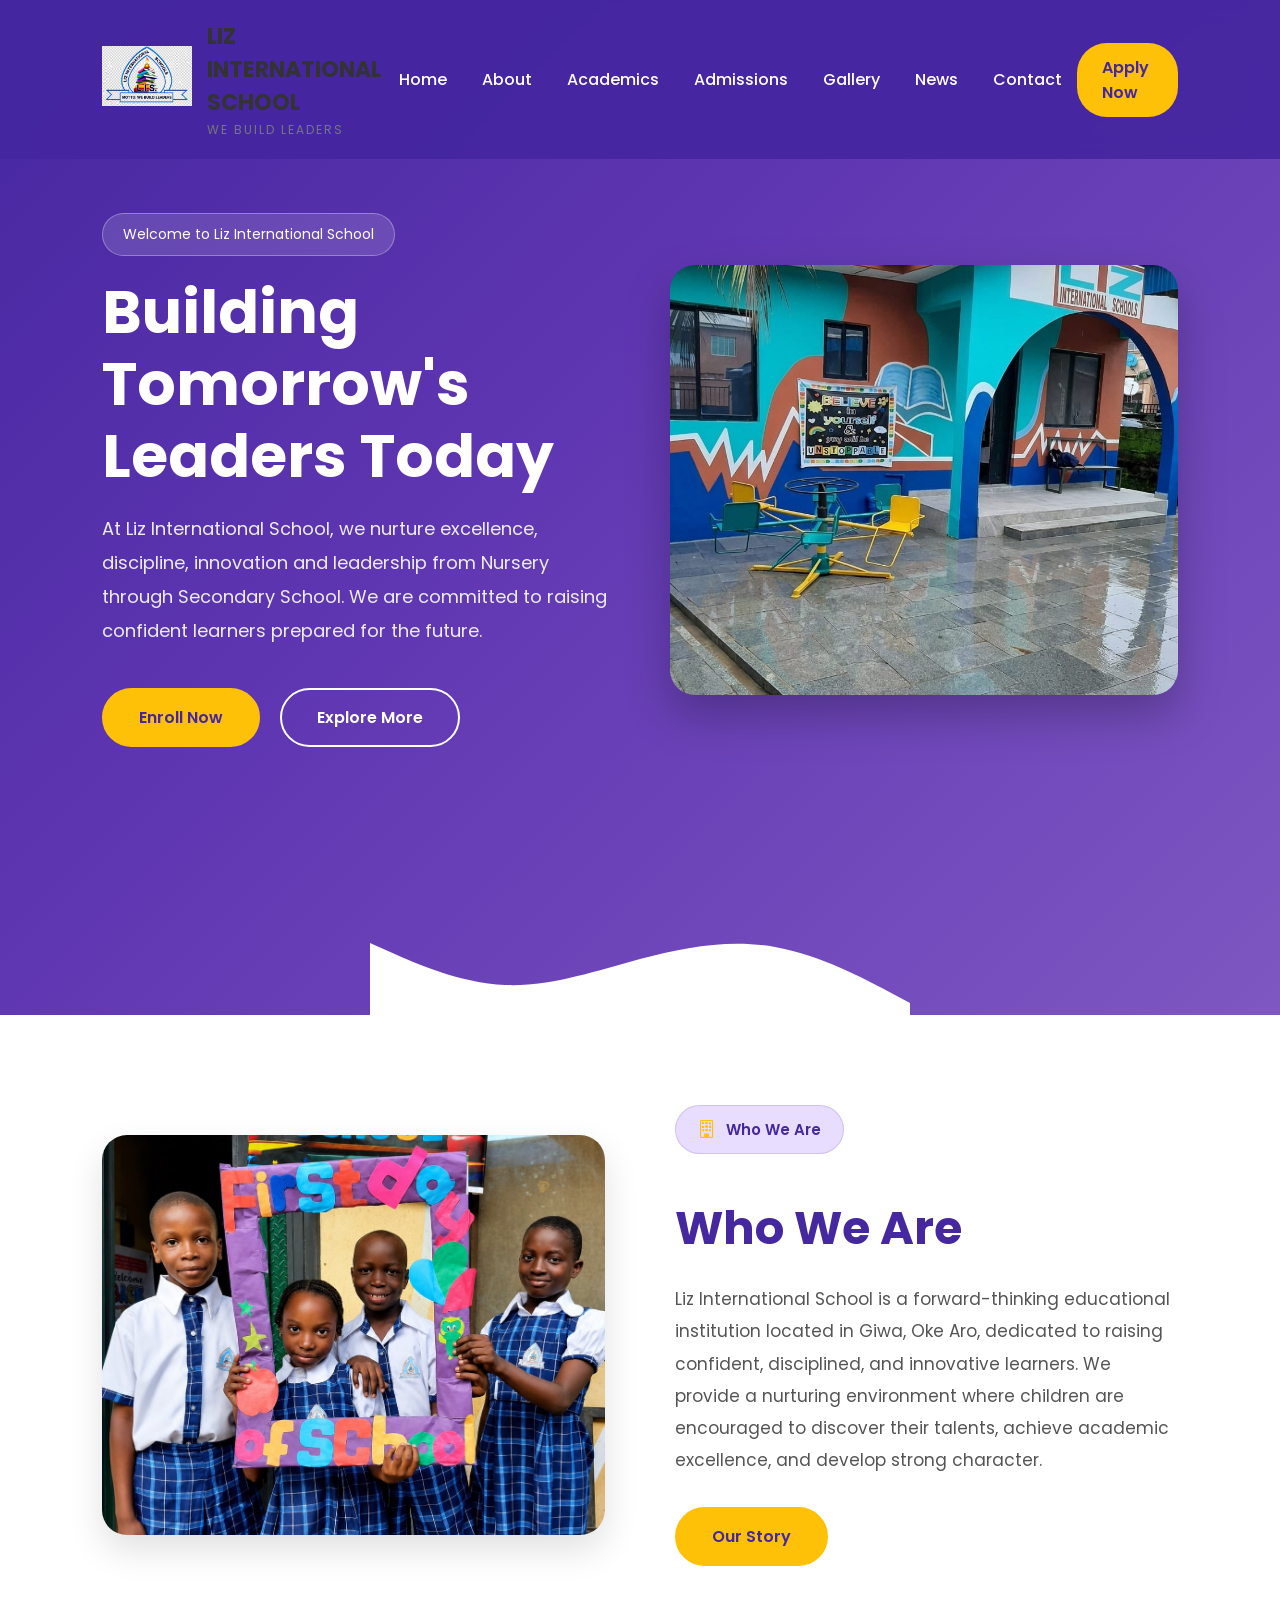
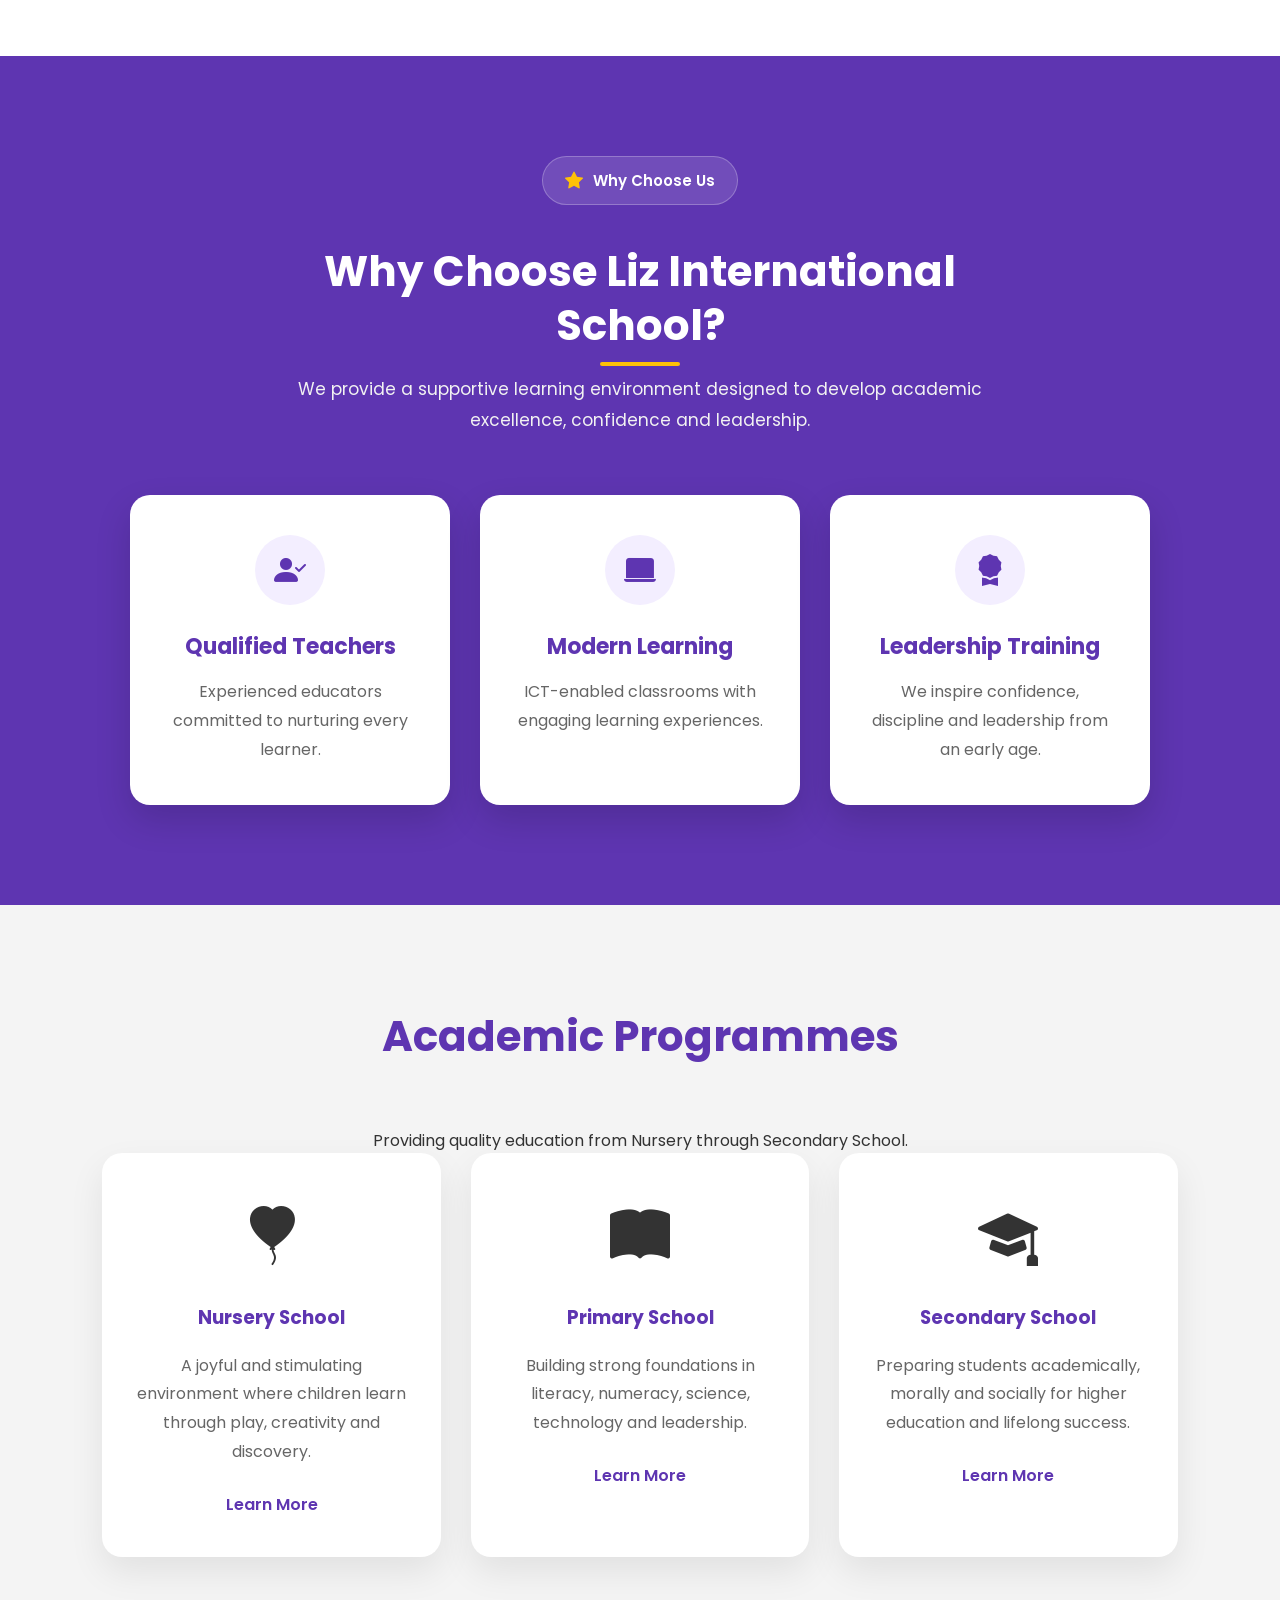
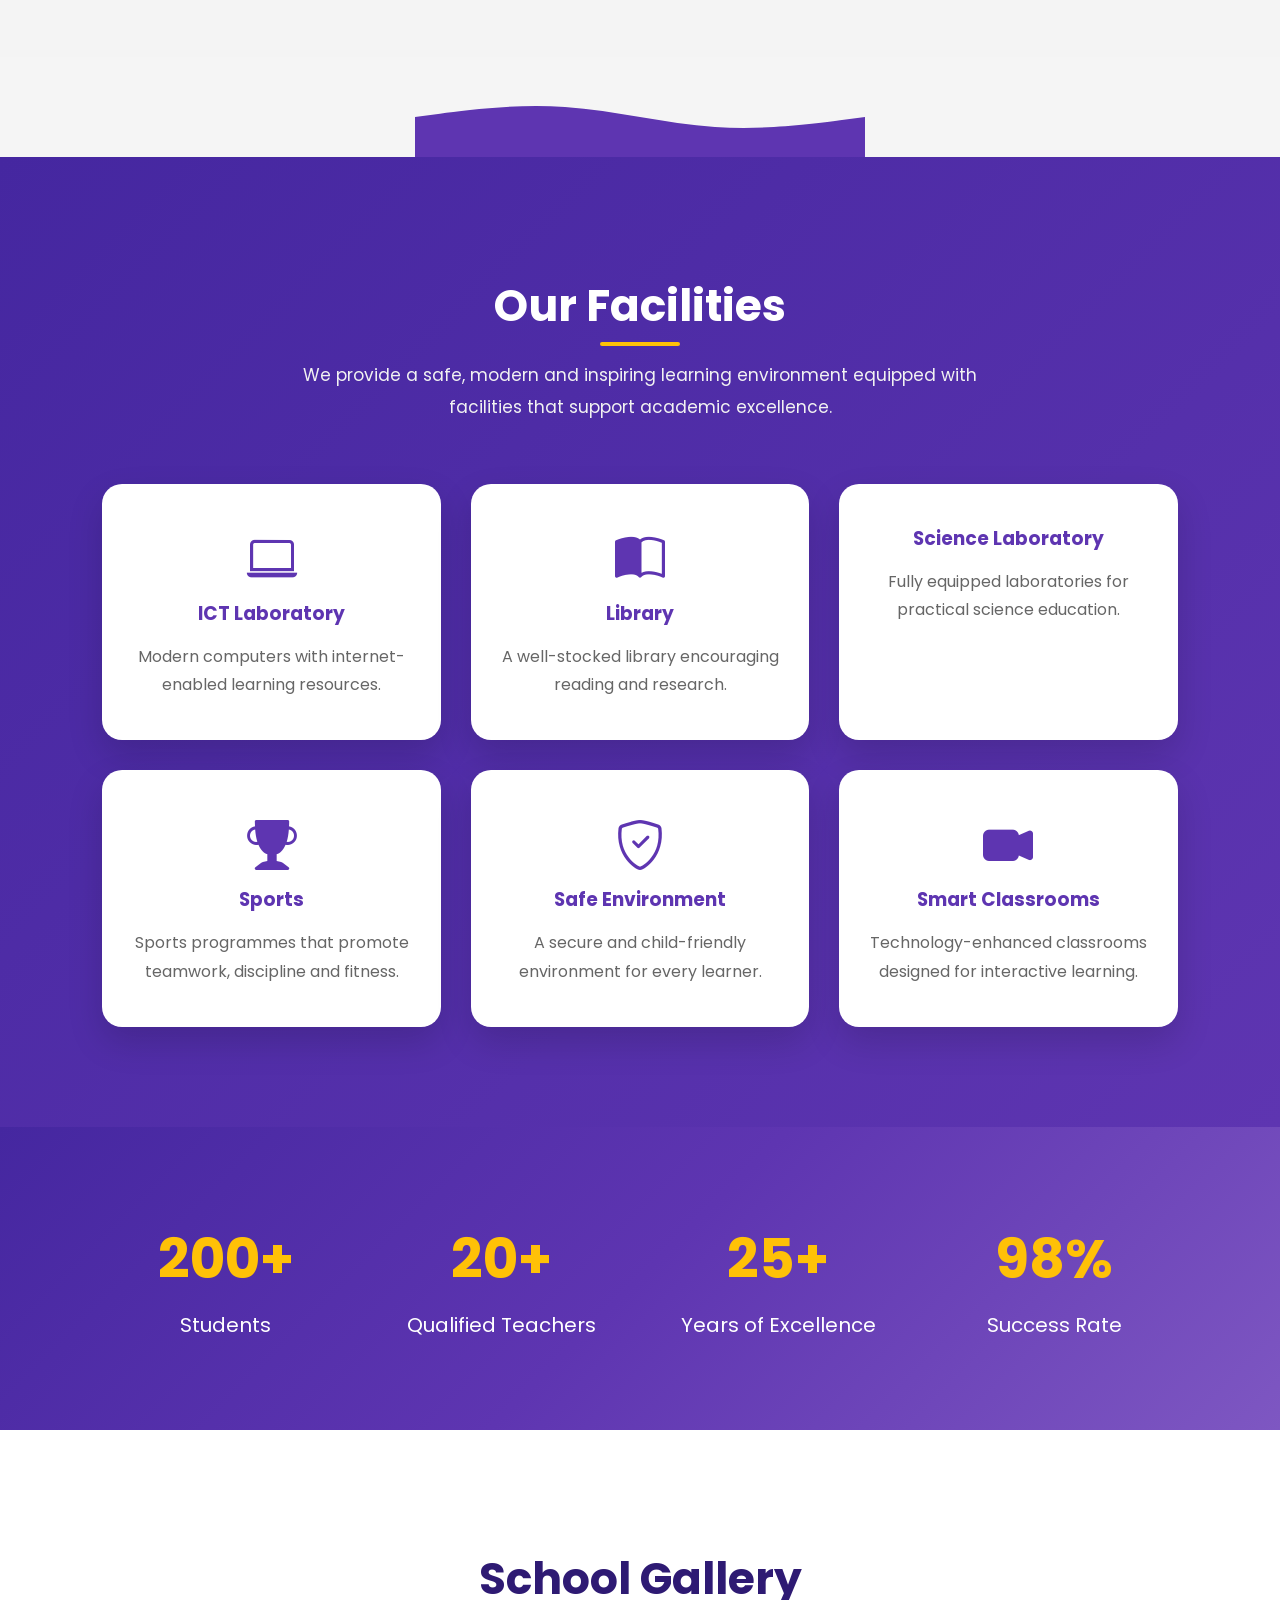
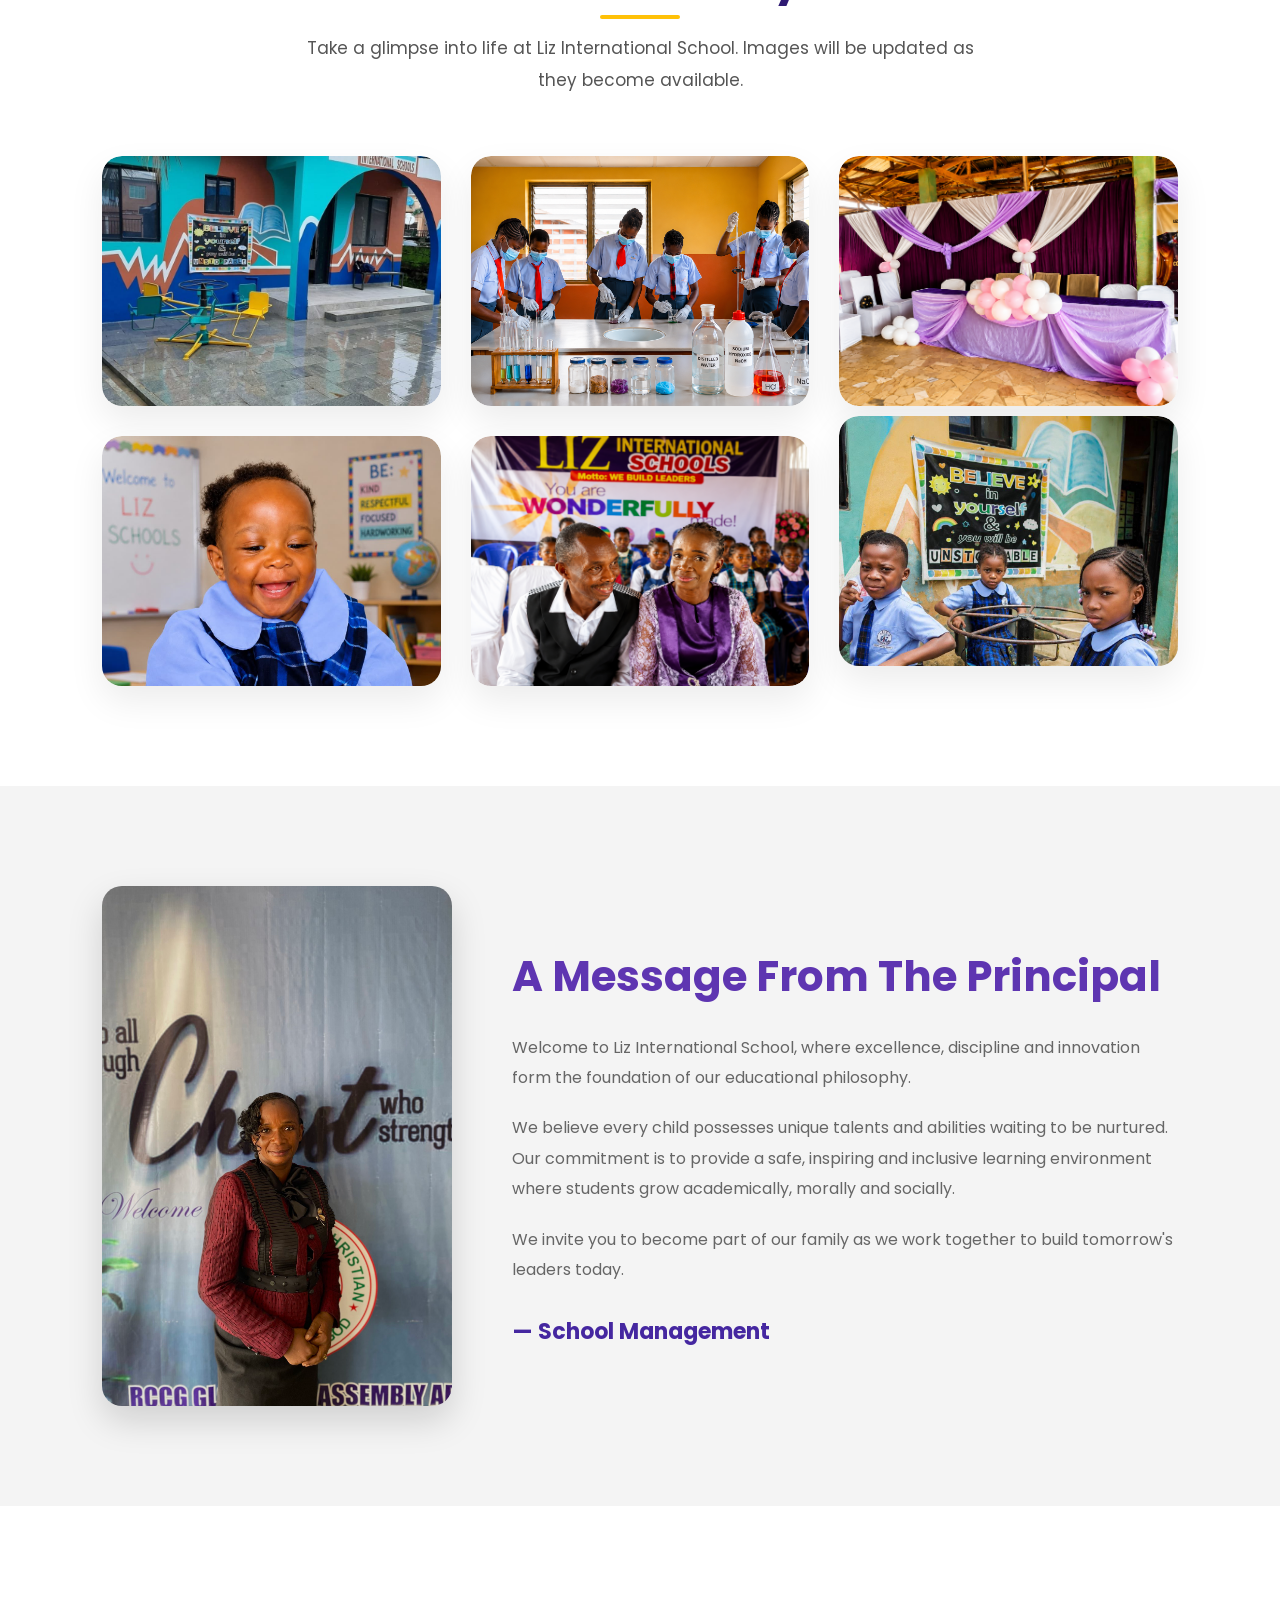
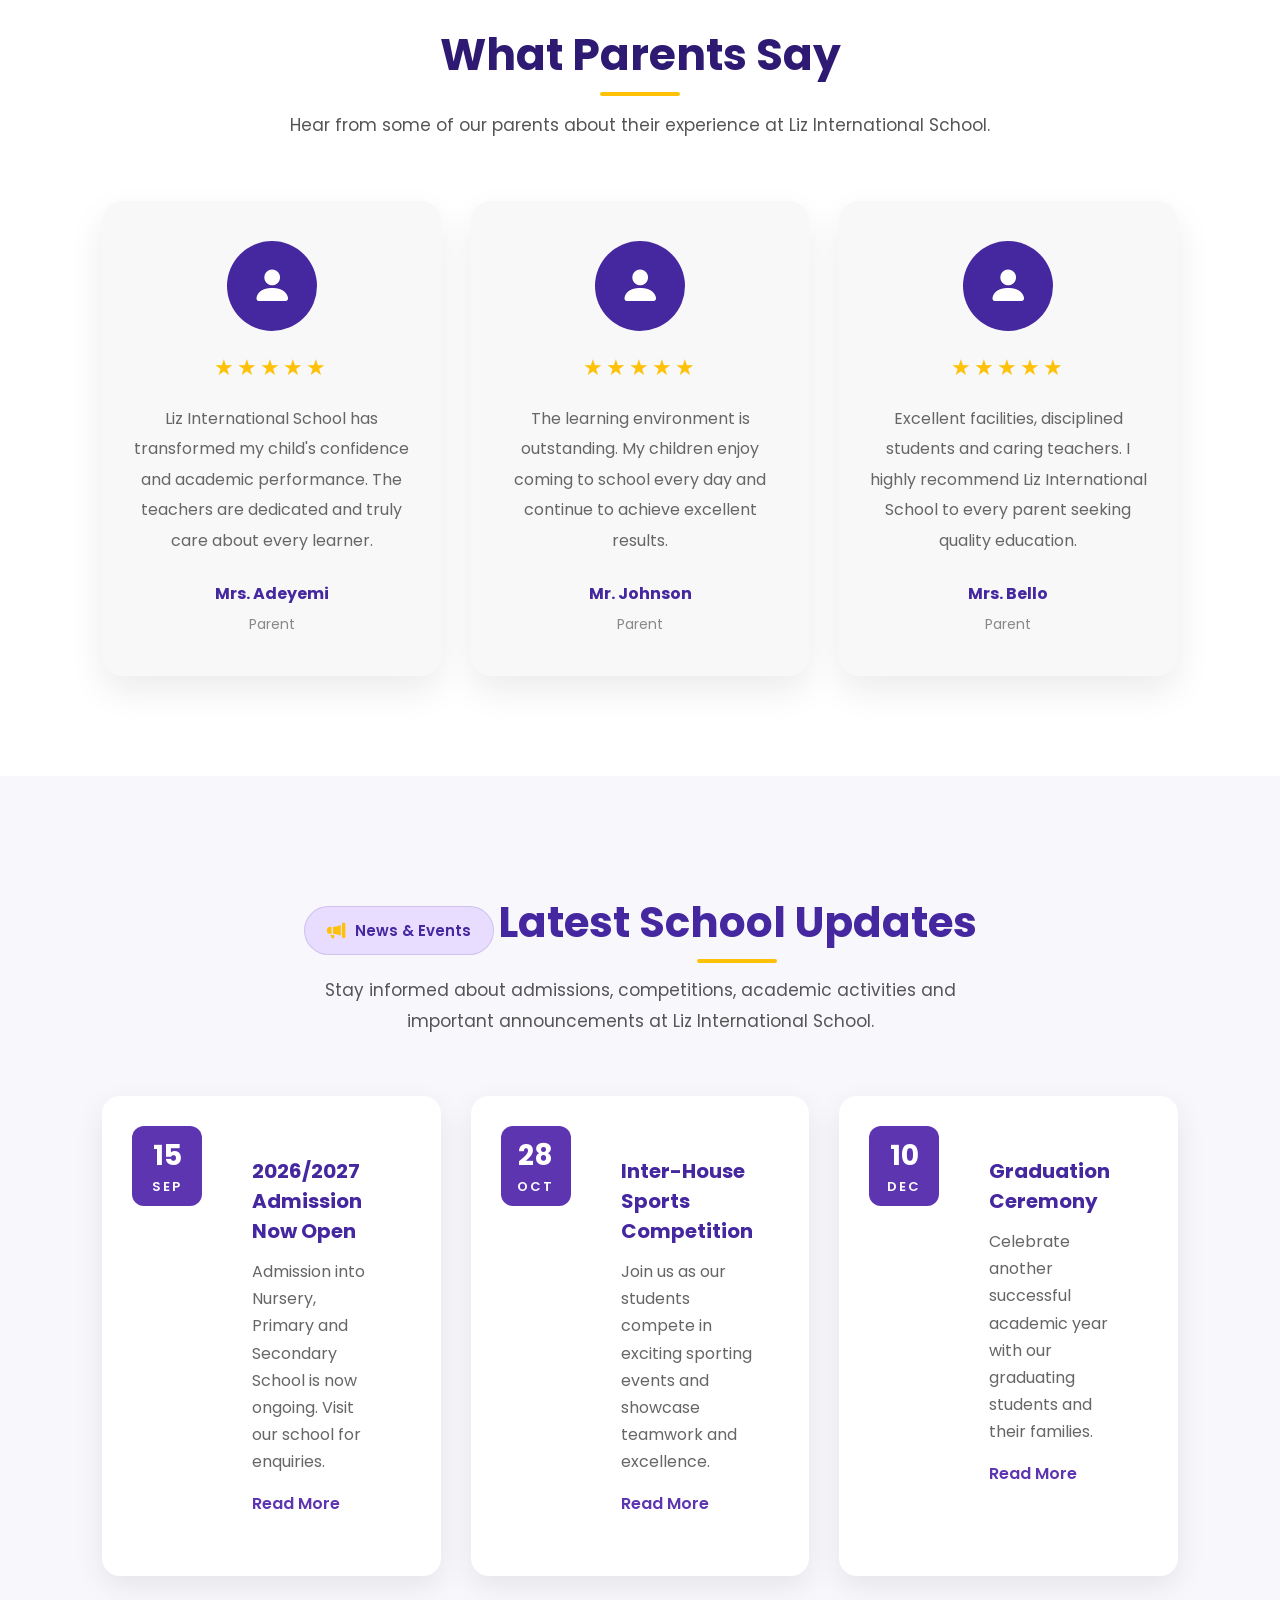
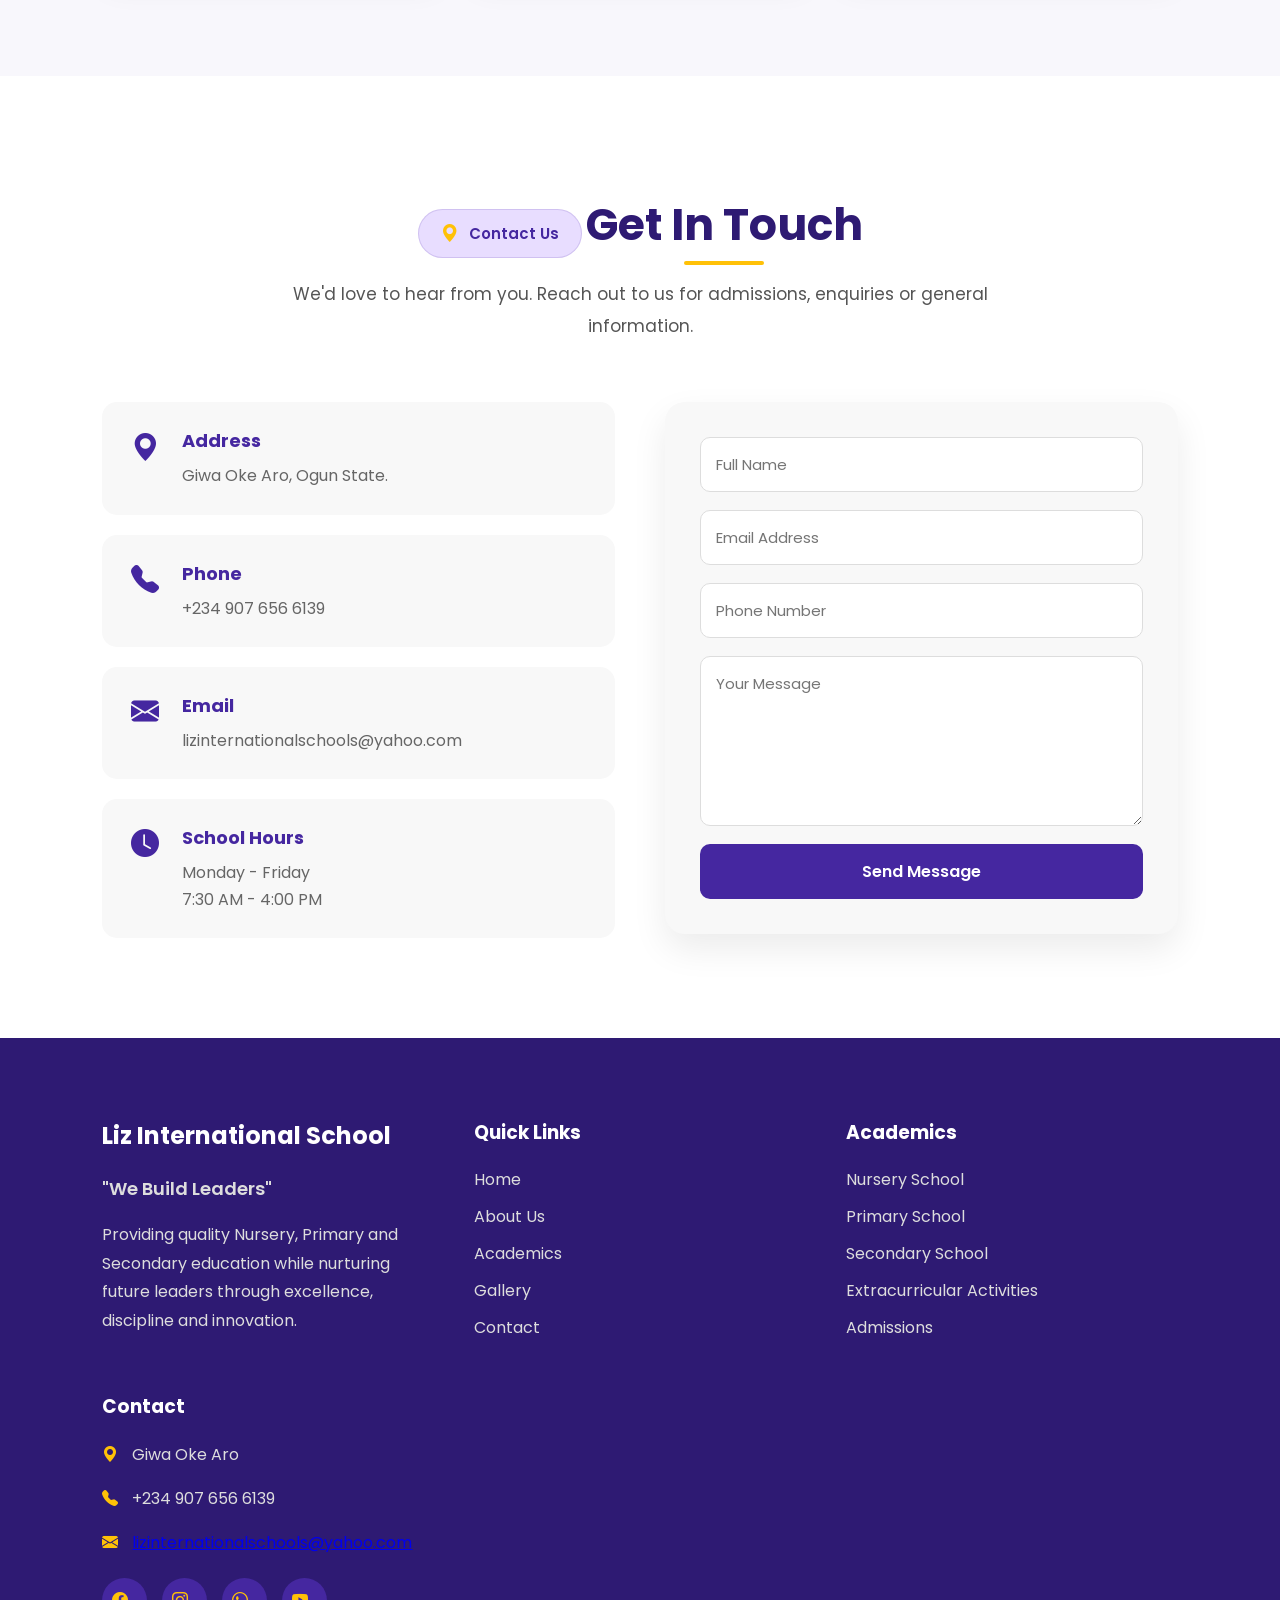
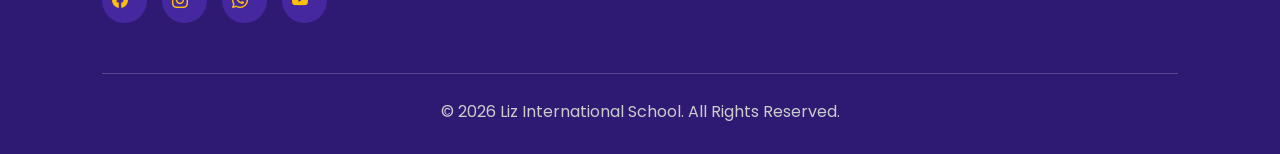
==== index.html @ 6ba5db3f "Update index.html" ====
<!DOCTYPE html>
<html lang="en">
<head>
<meta charset="UTF-8">
<meta name="viewport" content="width=device-width, initial-scale=1.0">

<title>Liz International School | We Build Leaders</title>

<link rel="preconnect" href="https://fonts.googleapis.com">
<link rel="preconnect" href="https://fonts.gstatic.com" crossorigin>

<link href="https://fonts.googleapis.com/css2?family=Poppins:wght@300;400;500;600;700;800&display=swap" rel="stylesheet">

<link rel="stylesheet" href="css/styles.css">
<link rel="stylesheet" href="https://cdn.jsdelivr.net/npm/bootstrap-icons@1.11.3/font/bootstrap-icons.min.css">
<meta name="description" content="Liz International School provides quality Nursery, Primary and Secondary education in Giwa Oke Aro, Ogun State. We build future leaders through excellence, discipline and innovation.">

</head>

<body>

<header>

<nav class="navbar">

<div class="logo">

<a href="index.html">

<img src="images/logo.JPG.jpg" alt="Liz International School Logo">

</a>

<div class="logo-text">

<h2>LIZ INTERNATIONAL SCHOOL</h2>

<p>WE BUILD LEADERS</p>

</div>

<ul class="nav-links">

<li><a href="index.html">Home</a></li>

<li><a href="about.html">About</a></li>

<li><a href="academics.html">Academics</a></li>

<li><a href="admission.html">Admissions</a></li>

<li><a href="gallery.html">Gallery</a></li>

<li><a href="#">News</a></li>

<li><a href="contact.html">Contact</a></li>

</ul>

<a href="admission.html" class="btn">Apply Now</a>

</nav>
<section class="hero">

    <div class="hero-left">

        <span class="hero-tag">
            Welcome to Liz International School
        </span>

        <h1>Building Tomorrow's Leaders Today</h1>

        <p>
            At Liz International School, we nurture excellence, discipline,
            innovation and leadership from Nursery through Secondary School.
            We are committed to raising confident learners prepared for the future.
        </p>

        <div class="hero-buttons">

            <a href="admission.html" class="primary-btn">Enroll Now</a>

            <a href="about.html" class="secondary-btn">Explore More</a>

        </div>

    </div>

    <div class="hero-image">

    <img src="images/school-building.JPG.jpg" alt="Liz International School Building">

</div>

</section>

<div class="wave">

<svg xmlns="http://www.w3.org/2000/svg"
viewBox="0 0 1440 320">

<path fill="#ffffff"
fill-opacity="1"

d="M0,128L60,154.7C120,181,240,235,360,240C480,245,600,203,720,170.7C840,139,960,117,1080,138.7C1200,160,1320,224,1380,256L1440,288L1440,320L0,320Z">

</path>

</svg>

</div>

</header>

<section class="who-we-are">

    <div class="who-we-are-container">

        <!-- Image -->

        <div class="who-we-are-image">
            <img src="images/who-we-are.JPG.jpg" alt="Students of Liz International School">
        </div>

        <!-- Content -->

        <div class="who-we-are-content">

            <span class="section-badge">
                <i class="bi bi-building"></i>
                Who We Are
            </span>

            <h2>Who We Are</h2>

            <p>
                Liz International School is a forward-thinking educational
                institution located in Giwa, Oke Aro, dedicated to raising
                confident, disciplined, and innovative learners. We provide
                a nurturing environment where children are encouraged to
                discover their talents, achieve academic excellence, and
                develop strong character.
            </p>

            <a href="about.html" class="primary-btn">
                Our Story
            </a>

        </div>

    </div>

</section>

<!-- Why Choose Us -->

<section class="why-us">

    <div class="section-title">

        <span class="section-badge">
            <i class="bi bi-star-fill"></i>
            Why Choose Us
        </span>

        <h2>Why Choose Liz International School?</h2>

        <p>
            We provide a supportive learning environment designed to
            develop academic excellence, confidence and leadership.
        </p>

    </div>

    <div class="cards">

        <div class="card">

            <i class="bi bi-person-check-fill"></i>

            <h3>Qualified Teachers</h3>

            <p>
                Experienced educators committed to nurturing every learner.
            </p>

        </div>

        <div class="card">

            <i class="bi bi-laptop-fill"></i>

            <h3>Modern Learning</h3>

            <p>
                ICT-enabled classrooms with engaging learning experiences.
            </p>

        </div>

        <div class="card">

            <i class="bi bi-award-fill"></i>

            <h3>Leadership Training</h3>

            <p>
                We inspire confidence, discipline and leadership from an
                early age.
            </p>

        </div>

    </div>

</section>

<!-- Academic Programmes -->

<section class="academics" id="academics">

    <div class="section-heading">
        <h2>Academic Programmes</h2>
        <p>Providing quality education from Nursery through Secondary School.</p>
    </div>

    <div class="programmes">

        <!-- Nursery -->

        <div class="programme">

            <div class="icon">
                <i class="bi bi-balloon-heart-fill"></i>
            </div>

            <h3>Nursery School</h3>

            <p>
                A joyful and stimulating environment where children learn through
                play, creativity and discovery.
            </p>

            <a href="academics.html" class="programme-btn">Learn More</a>

        </div>

        <!-- Primary -->

        <div class="programme">

            <div class="icon">
                <i class="bi bi-book-fill"></i>
            </div>

            <h3>Primary School</h3>

            <p>
                Building strong foundations in literacy, numeracy, science,
                technology and leadership.
            </p>

            <a href="academics.html" class="programme-btn">Learn More</a>

        </div>

        <!-- Secondary -->

        <div class="programme">

            <div class="icon">
                <i class="bi bi-mortarboard-fill"></i>
            </div>

            <h3>Secondary School</h3>

            <p>
                Preparing students academically, morally and socially for higher
                education and lifelong success.
            </p>

            <a href="academics.html" class="programme-btn">Learn More</a>

        </div>

    </div>

</section>

<!-- ===========================
     OUR FACILITIES
=========================== -->

<div class="wave-purple">

<svg xmlns="http://www.w3.org/2000/svg"
viewBox="0 0 1440 320">

<path fill="#5E35B1"

fill-opacity="1"

d="M0,192L80,181.3C160,171,320,149,480,160C640,171,800,213,960,224C1120,235,1280,213,1360,202.7L1440,192L1440,320L0,320Z">

</path>

</svg>

</div>

<section class="facilities">

    <div class="section-title">
        <h2>Our Facilities</h2>
        <p>
            We provide a safe, modern and inspiring learning environment
            equipped with facilities that support academic excellence.
        </p>
    </div>

    <div class="facility-grid">

        <div class="facility-card">
            <i class="bi bi-laptop"></i>
            <h3>ICT Laboratory</h3>
            <p>Modern computers with internet-enabled learning resources.</p>
        </div>

        <div class="facility-card">
            <i class="bi bi-book-half"></i>
            <h3>Library</h3>
            <p>A well-stocked library encouraging reading and research.</p>
        </div>

        <div class="facility-card">
            <i class="bi bi-flask-fill"></i>
            <h3>Science Laboratory</h3>
            <p>Fully equipped laboratories for practical science education.</p>
        </div>

        <div class="facility-card">
            <i class="bi bi-trophy-fill"></i>
            <h3>Sports</h3>
            <p>Sports programmes that promote teamwork, discipline and fitness.</p>
        </div>

        <div class="facility-card">
            <i class="bi bi-shield-check"></i>
            <h3>Safe Environment</h3>
            <p>A secure and child-friendly environment for every learner.</p>
        </div>

        <div class="facility-card">
            <i class="bi bi-camera-video-fill"></i>
            <h3>Smart Classrooms</h3>
            <p>Technology-enhanced classrooms designed for interactive learning.</p>
        </div>

    </div>

</section>

<!-- ===========================
     OUR IMPACT
=========================== -->

<section class="stats">

    <div class="stats-overlay">

        <div class="stat-box">

            <h2>200+</h2>

            <p>Students</p>

        </div>

        <div class="stat-box">

            <h2>20+</h2>

            <p>Qualified Teachers</p>

        </div>

        <div class="stat-box">

            <h2>25+</h2>

            <p>Years of Excellence</p>

        </div>

        <div class="stat-box">

            <h2>98%</h2>

            <p>Success Rate</p>

        </div>

    </div>

</section>

<!-- ===========================
     GALLERY
=========================== -->

<section class="gallery" id="gallery">

    <div class="container">

        <div class="section-title">

            <h2>School Gallery</h2>

            <p>
                Take a glimpse into life at Liz International School.
                Images will be updated as they become available.
            </p>

        </div>

        <div class="gallery-grid">

            <div class="gallery-item">
            <img src="images/school-building.JPG.jpg" alt="Liz International School Building">
                </div>

            <div class="gallery-item">
            <img src="images/laboratory.png.png" alt="Liz International School Laboratory">
                </div>

            <div class="gallery-item">
             <img src="images/school-event.png.png" alt="Liz International School School Event">
                </div>

            <div class="gallery-item gallery-special">
                <img src="images/student-classroom.JPG.jpg"
                 alt="Liz International School school event">
                </div>

            <div class="gallery-item">
            <img src="images/school-community.PNG.png" alt="Liz International School school event">
            </div>

            <div class="gallery-item gallery-special">
              <img src="images/students-fun.JPG.jpg"
              alt="Liz International School achievements">
            </div>
        </div>

    </div>

</section>

<!-- ===========================
     PRINCIPAL'S WELCOME
=========================== -->

<section class="principal">

    <div class="container">

        <div class="principal-content">

            <div class="principal-image">

               <div class="principal-image">
                <img src="images/principal.JPG.jpg" alt="Principal of Liz International School">
                </div>

            </div>

            <div class="principal-text">

                <h2>A Message From The Principal</h2>

                <p>
                    Welcome to Liz International School, where excellence,
                    discipline and innovation form the foundation of our
                    educational philosophy.
                </p>

                <p>
                    We believe every child possesses unique talents and
                    abilities waiting to be nurtured. Our commitment is to
                    provide a safe, inspiring and inclusive learning
                    environment where students grow academically, morally
                    and socially.
                </p>

                <p>
                    We invite you to become part of our family as we work
                    together to build tomorrow's leaders today.
                </p>

                <h4>— School Management</h4>

            </div>

        </div>

    </div>

</section>

<!-- ===========================
     TESTIMONIALS
=========================== -->

<section class="testimonials">

    <div class="container">

        <div class="section-title">

            <h2>What Parents Say</h2>

            <p>
                Hear from some of our parents about their experience at
                Liz International School.
            </p>

        </div>

        <div class="testimonial-grid">

            <div class="testimonial-card">

                <div class="testimonial-avatar">
                    <i class="bi bi-person-fill"></i>
                </div>

                <div class="stars">
                    ★★★★★
                </div>

                <p>
                    Liz International School has transformed my child's
                    confidence and academic performance. The teachers are
                    dedicated and truly care about every learner.
                </p>

                <h4>Mrs. Adeyemi</h4>

                <span>Parent</span>

            </div>

            <div class="testimonial-card">

                <div class="testimonial-avatar">
                    <i class="bi bi-person-fill"></i>
                </div>

                <div class="stars">
                    ★★★★★
                </div>

                <p>
                    The learning environment is outstanding. My children
                    enjoy coming to school every day and continue to
                    achieve excellent results.
                </p>

                <h4>Mr. Johnson</h4>

                <span>Parent</span>

            </div>

            <div class="testimonial-card">

                <div class="testimonial-avatar">
                    <i class="bi bi-person-fill"></i>
                </div>

                <div class="stars">
                    ★★★★★
                </div>

                <p>
                    Excellent facilities, disciplined students and caring
                    teachers. I highly recommend Liz International School
                    to every parent seeking quality education.
                </p>

                <h4>Mrs. Bello</h4>

                <span>Parent</span>

            </div>

        </div>

    </div>

</section>

<!-- ===========================
     NEWS & EVENTS
=========================== -->

<section class="news">

    <div class="container">

        <div class="section-title">

    <span class="section-badge">
        <i class="bi bi-megaphone-fill"></i>
        News & Events
    </span>

    <h2>Latest School Updates</h2>

    <p>
        Stay informed about admissions, competitions, academic activities
        and important announcements at Liz International School.
    </p>

</div>

        <div class="news-grid">

            <div class="news-card">

                <div class="news-date">
                    <h3>15</h3>
                    <span>SEP</span>
                </div>

                <div class="news-content">

                    <h3>2026/2027 Admission Now Open</h3>

                    <p>
                        Admission into Nursery, Primary and Secondary School
                        is now ongoing. Visit our school for enquiries.
                    </p>

                    <a href="#">Read More</a>

                </div>

            </div>

            <div class="news-card">

                <div class="news-date">
                    <h3>28</h3>
                    <span>OCT</span>
                </div>

                <div class="news-content">

                    <h3>Inter-House Sports Competition</h3>

                    <p>
                        Join us as our students compete in exciting sporting
                        events and showcase teamwork and excellence.
                    </p>

                    <a href="#">Read More</a>

                </div>

            </div>

            <div class="news-card">

                <div class="news-date">
                    <h3>10</h3>
                    <span>DEC</span>
                </div>

                <div class="news-content">

                    <h3>Graduation Ceremony</h3>

                    <p>
                        Celebrate another successful academic year with our
                        graduating students and their families.
                    </p>

                    <a href="#">Read More</a>

                </div>

            </div>

        </div>

    </div>

</section>

<!-- ===========================
     CONTACT
=========================== -->

<section class="contact" id="contact">

    <div class="container">

        <div class="section-title">

            <span class="section-badge">
                <i class="bi bi-geo-alt-fill"></i>
                Contact Us
            </span>

            <h2>Get In Touch</h2>

            <p>
                We'd love to hear from you. Reach out to us for admissions,
                enquiries or general information.
            </p>

        </div>

        <div class="contact-container">

    <div class="contact-info">

        <div class="contact-box">
            <i class="bi bi-geo-alt-fill"></i>

            <div>
                <h3>Address</h3>
                <p>Giwa Oke Aro, Ogun State.</p>
            </div>
        </div>


        <div class="contact-box">
            <i class="bi bi-telephone-fill"></i>

            <div>
                <h3>Phone</h3>
                <p>+234 907 656 6139</p>
            </div>
        </div>


        <div class="contact-box">
            <i class="bi bi-envelope-fill"></i>

            <div>
                <h3>Email</h3>
                <p>lizinternationalschools@yahoo.com</p>
            </div>
        </div>


        <div class="contact-box">
            <i class="bi bi-clock-fill"></i>

            <div>
                <h3>School Hours</h3>
                <p>Monday - Friday<br>7:30 AM - 4:00 PM</p>
            </div>
        </div>

    </div>


    <div class="contact-form">

        <form>

            <input type="text" placeholder="Full Name" required>

            <input type="email" placeholder="Email Address" required>

            <input type="tel" placeholder="Phone Number">

            <textarea rows="6" placeholder="Your Message"></textarea>

            <button type="submit">Send Message</button>

        </form>

    </div>

</div>
        </div>

    </div>

</section>
<!-- ===========================
     FOOTER
=========================== -->

<footer class="footer">

    <div class="container">

        <div class="footer-grid">

            <!-- School Info -->

            <div class="footer-column">

                <h2>Liz International School</h2>

                <p class="footer-motto">
                    "We Build Leaders"
                </p>

                <p>
                    Providing quality Nursery, Primary and Secondary
                    education while nurturing future leaders through
                    excellence, discipline and innovation.
                </p>

            </div>

            <!-- Quick Links -->

            <div class="footer-column">

                <h3>Quick Links</h3>

                <ul>

                    <li><a href="index.html">Home</a></li>

                   <li><a href="about.html">About Us</a></li>

                    <li><a href="academics.html">Academics</a></li>

                    <li><a href="gallery.html">Gallery</a></li>

                <li><a href="contact.html">Contact</a></li>

                </ul>

            </div>

            <!-- Academics -->

            <div class="footer-column">

                <h3>Academics</h3>

                <ul>

                    <li>Nursery School</li>

                    <li>Primary School</li>

                    <li>Secondary School</li>

                    <li>Extracurricular Activities</li>

                    <li>Admissions</li>

                </ul>

            </div>

            <!-- Contact -->

            <div class="footer-column">

                <h3>Contact</h3>

                <p><i class="bi bi-geo-alt-fill"></i> Giwa Oke Aro</p>

                <p><i class="bi bi-telephone-fill"></i> +234 907 656 6139</p>

                    <p>
                 <i class="bi bi-envelope-fill"></i>
                 <a href="mailto:lizinternationalschools@yahoo.com">
                  lizinternationalschools@yahoo.com
                 </a>
                    </p>

                <div class="social-icons">

                    <a href="#"><i class="bi bi-facebook"></i></a>

                    <a href="#"><i class="bi bi-instagram"></i></a>

                  <a href="https://wa.me/2348172836630" target="_blank" aria-label="WhatsApp">
                    <i class="bi bi-whatsapp"></i>
                    </a>

                    <a href="#"><i class="bi bi-youtube"></i></a>

                </div>

            </div>

        </div>

        <div class="footer-bottom">

            <p>
    © <span id="year"></span> Liz International School. All Rights Reserved.
</p>
        </div>

    </div>

</footer>
<script src="js/script.js"></script>

</body>
</html>
---- css/styles.css ----
/* =========================
   RESET
========================= */
*{
    margin:0;
    padding:0;
    box-sizing:border-box;
    font-family:'Poppins',sans-serif;
}

html{
    scroll-behavior:smooth;
}

body{
    background:#f5f5f5;
    color:#333;
}

/* =========================
   HEADER
========================= */

header{
    width:100%;
    min-height:100vh;

    background:
    linear-gradient(135deg,
    #4527A0 0%,
    #5E35B1 40%,
    #7E57C2 100%);

}

/* =========================
   NAVBAR
========================= */

.navbar{

    position:fixed;

    top:0;

    width:100%;

    display:flex;

    justify-content:space-between;

    align-items:center;

    padding:20px 8%;

    background:rgba(69,39,160,.92);

    backdrop-filter:blur(10px);

    z-index:1000;

}

.logo{
    display:flex;
    align-items:center;
    gap:15px;
}

.logo img{
    width:90px;
    height:90px;
    object-fit:contain;
background:block;
}

.logo-text h2{
    font-size:22px;
    margin:0;
}

.logo-text p{
    margin-top:2px;
    font-size:12px;
    letter-spacing:2px;
    color:#777;
}

.logo{
    align-items:center;
}

.logo-text{
    display:flex;
    flex-direction:column;
    justify-content:center;
}

.nav-links{

    list-style:none;

    display:flex;

    gap:35px;

}

.nav-links a{

    color:#fff;

    text-decoration:none;

    font-weight:500;

    transition:.3s;

}

.nav-links a:hover{

    color:#FFC107;

}

.btn{

    text-decoration:none;

    background:#FFC107;

    color:#4527A0;

    padding:12px 25px;

    border-radius:30px;

    font-weight:600;

    transition:.3s;

}

.btn:hover{

    background:#fff;

}
/* ===========================
   HERO
=========================== */

.hero{

    display:grid;

    grid-template-columns:1fr 1fr;

    align-items:center;

    gap:60px;

    min-height:100vh;

    padding:120px 8% 60px;

}

.hero-left h1{

    color:white;

    font-size:60px;

    line-height:1.2;

    margin:20px 0;

}

.hero-left p{

    color:#ececec;

    line-height:1.9;

    font-size:18px;

    margin-bottom:40px;

    max-width:600px;

}

.hero-tag{

    display:inline-block;

    background:#ffffff22;

    color:#fff;

    padding:10px 20px;

    border-radius:50px;

    font-size:14px;

    border:1px solid rgba(255,255,255,.3);

}

.hero-buttons{
    display:flex;
    gap:20px;
    margin-top:20px;
    flex-wrap:wrap;
}

.hero-circle{
    width:420px;
    height:420px;
    border-radius:50%;
    background:rgba(255,255,255,.08);
    border:2px solid rgba(255,255,255,.2);
    display:flex;
    justify-content:center;
    align-items:center;
    animation:float 5s ease-in-out infinite;
}

.hero-circle i{
    font-size:180px;
    color:#FFC107;
}
.hero-image{
    display:flex;
    justify-content:center;
    align-items:center;
}

.hero-image img{
    width:100%;
    max-width:600px;
    height:430px;
    object-fit:cover;
    border-radius:25px;
    box-shadow:0 20px 45px rgba(0,0,0,.25);
}

.hero-image img{
    animation:floatImage 5s ease-in-out infinite;
}

@keyframes floatImage{

0%{
transform:translateY(0);
}

50%{
transform:translateY(-10px);
}

100%{
transform:translateY(0);
}

}

.primary-btn{
    display:inline-block;
    background:#FFC107;
    color:#4527A0;
    padding:15px 35px;
    border-radius:50px;
    text-decoration:none;
    font-weight:600;
    transition:all .3s ease;
    border:2px solid #FFC107;
}

.primary-btn:hover{
    background:#ffffff;
    color:#4527A0;
    transform:translateY(-3px);
}

.secondary-btn{
    display:inline-block;
    background:transparent;
    color:#ffffff;
    padding:15px 35px;
    border-radius:50px;
    text-decoration:none;
    font-weight:600;
    border:2px solid #ffffff;
    transition:all .3s ease;
}

.secondary-btn:hover{
    background:#ffffff;
    color:#4527A0;
    transform:translateY(-3px);
}

@keyframes float{

    0%{
        transform:translateY(0);
    }

    50%{
        transform:translateY(-20px);
    }

    100%{
        transform:translateY(0);
    }

}

/* ===========================
   WELCOME
=========================== */

.welcome{

    background:#ffffff;

    padding:100px 8%;

}

.welcome-container{

    display:flex;

    align-items:center;

    justify-content:space-between;

    gap:60px;

    flex-wrap:wrap;

}

.welcome-image{

    flex:1;

}

.welcome-image img{

    width:100%;

    border-radius:20px;

    box-shadow:0 20px 40px rgba(0,0,0,.15);

}

.welcome-text{

    flex:1;

}

.welcome-text h2{

    color:#5E35B1;

    font-size:42px;

    margin-bottom:25px;

}

.welcome-text p{

    color:#555;

    line-height:1.9;

    margin-bottom:30px;

}

.welcome-btn{

    display:inline-block;

    background:#5E35B1;

    color:white;

    padding:15px 35px;

    text-decoration:none;

    border-radius:40px;

    transition:.3s;

}

.welcome-btn:hover{

    background:#4527A0;

}

/*==========================
WHO WE ARE
===========================*/

.who-we-are{
    padding:90px 8%;
    background:#fff;
}

.who-we-are-container{
    max-width:1200px;
    margin:auto;
    display:grid;
    grid-template-columns:1fr 1fr;
    gap:70px;
    align-items:center;
}

.who-we-are-image{
    width:100%;
    height:400px;
    border-radius:25px;
    overflow:hidden;
    box-shadow:0 15px 35px rgba(0,0,0,.12);
}

.who-we-are-image img{
    width:100%;
    height:100%;
    object-fit:cover;
    display:block;
}

.who-we-are-content h2{
    color:#4527A0;
    font-size:46px;
    margin:20px 0;
}

.who-we-are-content p{
    color:#555;
    font-size:17px;
    line-height:1.9;
    margin-bottom:30px;
}

.who-we-are-content .primary-btn{
    display:inline-block;
}


/*==========================
RESPONSIVE
===========================*/

@media(max-width:768px){

    .who-we-are{
        padding:70px 8%;
    }

    .who-we-are-container{
        grid-template-columns:1fr;
        gap:40px;
    }

    .who-we-are-image{
        height:330px;
    }

    .who-we-are-content h2{
        font-size:36px;
    }

}

/*==========================
WHY CHOOSE US
===========================*/

.why-us{
    background:#5E35B1;
    padding:100px 8%;
    text-align:center;
}

.why-us .section-title{
    max-width:750px;
    margin:0 auto 60px;
}

.why-us .section-badge{
    background:rgba(255,255,255,.12);
    color:#fff;
    border:1px solid rgba(255,255,255,.25);
}

.why-us .section-title h2{
    color:#fff;
    font-size:42px;
    margin:20px 0;
}

.why-us .section-title p{
    color:#ECECEC;
    line-height:1.8;
    font-size:17px;
}

.cards{
    display:flex;
    gap:30px;
    justify-content:center;
    flex-wrap:wrap;
}

.card{
    background:#fff;
    width:320px;
    padding:40px 35px;
    border-radius:20px;
    box-shadow:0 15px 35px rgba(0,0,0,.15);
    transition:.3s;
}

.card:hover{
    transform:translateY(-10px);
}

.card > i{
    display:inline-flex;
    align-items:center;
    justify-content:center;
    width:70px;
    height:70px;
    background:#F3EEFF;
    color:#5E35B1;
    border-radius:50%;
    font-size:32px;
    margin-bottom:25px;
}

.card h3{
    color:#5E35B1;
    font-size:22px;
    margin-bottom:15px;
}

.card p{
    color:#666;
    line-height:1.8;
    margin:0;
}

@media(max-width:768px){

    .why-us{
        padding:80px 8%;
    }

    .why-us .section-title h2{
        font-size:34px;
    }

    .card{
        width:100%;
        max-width:380px;
    }

}
/* =========================
   ACADEMICS
========================= */

.academics{

    background:#F4F4F4;

    padding:100px 8%;

    text-align:center;

}

.academics h2{

    color:#5E35B1;

    font-size:42px;

    margin-bottom:60px;

}

.programme{
    width:100%;

    background:#fff;

    border-radius:20px;

    padding:40px 30px;

    box-shadow:0 15px 35px rgba(0,0,0,.08);

    transition:.3s;
}
.programmes{
    display:grid;
    grid-template-columns:repeat(3,1fr);
    gap:30px;
}

.programme:hover{

    transform:translateY(-10px);

}

.icon{

    font-size:60px;

    margin-bottom:20px;

}

.programme h3{

    color:#5E35B1;

    margin-bottom:20px;

}

.programme p{

    color:#666;

    line-height:1.8;

    margin-bottom:25px;

}

.programme a{

    text-decoration:none;

    color:#5E35B1;

    font-weight:600;

}

.programme a:hover{

    color:#4527A0;

}

/* =========================
   CONTAINER
========================= */

.container{

    max-width:1200px;

    margin:auto;

}

/* =========================
   RESPONSIVE
========================= */

@media (max-width:992px){

.programmes{
grid-template-columns:repeat(2,1fr);
}

.principal-content{
grid-template-columns:1fr;
}

.principal-placeholder{
max-width:350px;
margin:auto;
}

.hero-image img{
    max-width:450px;
    height:340px;
}
}

@media (max-width:768px){

    .programmes{
        grid-template-columns:1fr;
    }

    .contact-container{
    grid-template-columns:1fr;
}


    .navbar{

        flex-direction:column;

        gap:20px;

        position:relative;

    }

    .nav-links{

        flex-direction:column;

        text-align:center;

        gap:15px;

    }

    .hero-left h1{

        font-size:42px;

    }

    .hero-left p{

        font-size:18px;

    }

    .hero-buttons{

        flex-direction:column;

    }

.hero-image img{
    width:100%;
    height:280px;
    border-radius:18px;
}
.hero-image img{
    border:6px solid #fff;
}

}

/* ===========================
   FACILITIES
=========================== */

.facilities{
    padding:100px 8%;
    background:linear-gradient(135deg,#4527A0,#5E35B1);
}

.facilities .section-title h2{
    color:#fff;
}

.facilities .section-title p{
    color:#ECECEC;
}

.facility-grid{
    display:grid;
    grid-template-columns:repeat(auto-fit,minmax(280px,1fr));
    gap:30px;
}

.facility-card{
    background:#fff;
    border-radius:20px;
    padding:40px 30px;
    text-align:center;
    transition:.4s;
    box-shadow:0 15px 35px rgba(0,0,0,.15);
}

.facility-card:hover{
    transform:translateY(-10px);
}

.facility-card i{
    font-size:50px;
    color:#5E35B1;
    margin-bottom:20px;
}

.facility-card h3{
    color:#5E35B1;
    margin-bottom:15px;
}

.facility-card p{
    color:#666;
    line-height:1.8;
}
/* ===========================
   OUR IMPACT
=========================== */

.stats{
    background:linear-gradient(135deg,#4527A0,#5E35B1,#7E57C2);
    padding:90px 8%;
}

.stats-overlay{

    display:grid;

    grid-template-columns:repeat(4,1fr);

    gap:30px;

}

.stat-box{

    text-align:center;

    color:white;

}

.stat-box h2{

    font-size:55px;

    color:#FFC107;

    margin-bottom:10px;

}

.stat-box p{

    font-size:20px;

    color:white;

}

/* Tablet */

@media(max-width:900px){

.stats-overlay{

grid-template-columns:repeat(2,1fr);

}

}

/* Mobile */

@media(max-width:600px){

.stats-overlay{

grid-template-columns:1fr;

}

}

/* ===========================
   WAVE DIVIDER
=========================== */

.wave{

    line-height:0;

    margin-top:-5px;

}

.wave svg{

    display:block;

    width:100%;

    height:120px;

}

.wave-purple{

    line-height:0;

}

.wave-purple svg{

    display:block;

    width:100%;

    height:100px;

}
/* ===========================
   GALLERY
=========================== */

.gallery{
    padding:100px 8%;
    background:#ffffff;
}

.gallery-grid{
    display:grid;
    grid-template-columns:repeat(auto-fit,minmax(300px,1fr));
    gap:30px;
}

.gallery-item{
    height:250px;
    border-radius:20px;
    overflow:hidden;
    box-shadow:0 15px 35px rgba(0,0,0,.08);
    transition:.4s;
}

.gallery-item:hover{
    transform:translateY(-10px);
}

.gallery-placeholder{
    width:100%;
    height:100%;
    background:linear-gradient(135deg,#4527A0,#7E57C2);
    display:flex;
    flex-direction:column;
    justify-content:center;
    align-items:center;
    color:#fff;
}

.gallery-placeholder i{
    font-size:70px;
    margin-bottom:20px;
}

.gallery-placeholder span{
    font-size:20px;
    font-weight:600;
}
.gallery-item{
    border-radius:20px;
    overflow:hidden;
}

.gallery-item img{
    width:100%;
    height:250px;
    display:block;
    object-fit:cover;
    border-radius:20px;
    box-shadow:0 15px 35px rgba(0,0,0,.15);
    transition:.4s;
}

.gallery-item:hover img{
    transform:scale(1.03);
}

.gallery-item{
    border-radius:20px;
    overflow:hidden;
}

/* ===========================
   SPECIAL GALLERY IMAGES
   IMAGE 4 & IMAGE 6
=========================== */

.gallery-special{
    overflow:hidden;
    border-radius:20px;
}

.gallery-special img{
    width:100%;
    height:auto;
    display:block;
    border-radius:20px;
    object-fit:initial;
}

.gallery-item:nth-child(6){
    transform:translateY(-20px);
}
/* ===========================
   PRINCIPAL
=========================== */

.principal{
    padding:100px 8%;
    background:#F4F4F4;
}

.principal-content{
    display:grid;
    grid-template-columns:350px 1fr;
    gap:60px;
    align-items:center;
}

.principal-placeholder{
    height:400px;
    border-radius:20px;
    background:linear-gradient(135deg,#4527A0,#7E57C2);
    display:flex;
    flex-direction:column;
    justify-content:center;
    align-items:center;
    color:#fff;
    box-shadow:0 15px 35px rgba(0,0,0,.15);
}

.principal-placeholder i{
    font-size:120px;
    margin-bottom:20px;
}

.principal-placeholder p{
    font-size:20px;
    font-weight:600;
}

.principal-text h2{
    color:#5E35B1;
    font-size:42px;
    margin-bottom:25px;
}

.principal-text p{
    color:#666;
    line-height:1.9;
    margin-bottom:20px;
}

.principal-text h4{
    margin-top:30px;
    color:#4527A0;
    font-size:22px;
}

.principal-image{
    flex:1;
    display:flex;
    justify-content:center;
    align-items:center;
}

.principal-image img{
    width:100%;
    max-width:450px;
    height:520px;
    object-fit:cover;
    object-position:center top;
    border-radius:20px;
    box-shadow:0 15px 35px rgba(0,0,0,.15);
}
/* ===========================
   TESTIMONIALS
=========================== */

.testimonials{
    padding:100px 8%;
    background:#fff;
}

.testimonial-grid{
    display:grid;
    grid-template-columns:repeat(auto-fit,minmax(320px,1fr));
    gap:30px;
}

.testimonial-card{
    background:#f8f8f8;
    padding:40px 30px;
    border-radius:20px;
    text-align:center;
    box-shadow:0 15px 35px rgba(0,0,0,.08);
    transition:.4s;
}

.testimonial-card:hover{
    transform:translateY(-10px);
}

.testimonial-avatar{
    width:90px;
    height:90px;
    margin:0 auto 20px;
    border-radius:50%;
    background:#4527A0;
    display:flex;
    justify-content:center;
    align-items:center;
}

.testimonial-avatar i{
    font-size:42px;
    color:#fff;
}

.stars{
    color:#FFC107;
    font-size:22px;
    margin-bottom:20px;
    letter-spacing:3px;
}

.testimonial-card p{
    color:#666;
    line-height:1.9;
    margin-bottom:25px;
}

.testimonial-card h4{
    color:#4527A0;
    margin-bottom:5px;
}

.testimonial-card span{
    color:#888;
    font-size:14px;
}

/* ===========================
   NEWS
=========================== */

.news{
    padding:100px 8%;
    background:#F4F4F4;
}

.news-grid{
    display:grid;
    grid-template-columns:repeat(auto-fit,minmax(330px,1fr));
    gap:30px;
}

.news-card{
    background:#fff;
    border-radius:20px;
    overflow:hidden;
    display:flex;
    box-shadow:0 15px 35px rgba(0,0,0,.08);
    transition:.4s;
}

.news-card:hover{
    transform:translateY(-10px);
}

.news-date{
    width:110px;
    background:#4527A0;
    color:#fff;
    display:flex;
    flex-direction:column;
    justify-content:center;
    align-items:center;
}

.news-date h3{
    font-size:40px;
}

.news-date span{
    font-size:18px;
    letter-spacing:2px;
}

.news-content{
    padding:30px;
}

.news-content h3{
    color:#4527A0;
    margin-bottom:15px;
}

.news-content p{
    color:#666;
    line-height:1.8;
    margin-bottom:20px;
}

.news-content a{
    color:#4527A0;
    font-weight:600;
    text-decoration:none;
}

.news-content a:hover{
    color:#7E57C2;
}

/* ===========================
   NEWS & EVENTS
=========================== */

.news{
    padding:100px 8%;
    background:#f8f7fc;
}

.news .section-title{
    text-align:center;
    max-width:750px;
    margin:0 auto 60px;
}

.section-badge{
    display:inline-flex;
    align-items:center;
    gap:8px;
    background:#eee7ff;
    color:#5E35B1;
    padding:12px 22px;
    border-radius:30px;
    font-weight:600;
    margin-bottom:20px;
}

.section-badge i{
    color:#ffbf00;
}

.news .section-title h2{
    color:#4527A0;
    font-size:42px;
    margin-bottom:20px;
}

.news .section-title p{
    color:#666;
    line-height:1.8;
}

.news-grid{
    display:grid;
    grid-template-columns:repeat(3,1fr);
    gap:30px;
}

.news-card{
    display:flex;
    background:white;
    border-radius:18px;
    padding:30px;
    gap:20px;
    box-shadow:0 10px 30px rgba(0,0,0,.08);
    transition:.3s;
}

.news-card:hover{
    transform:translateY(-8px);
    box-shadow:0 15px 35px rgba(0,0,0,.12);
}

.news-date{
    min-width:70px;
    height:80px;
    background:#5E35B1;
    color:white;
    border-radius:12px;
    display:flex;
    flex-direction:column;
    justify-content:center;
    align-items:center;
}

.news-date h3{
    font-size:28px;
    margin:0;
}

.news-date span{
    font-size:13px;
    font-weight:600;
}

.news-content h3{
    color:#4527A0;
    font-size:20px;
    margin-bottom:12px;
}

.news-content p{
    color:#666;
    line-height:1.7;
    margin-bottom:15px;
}

.news-content a{
    color:#5E35B1;
    font-weight:600;
    text-decoration:none;
}

.news-content a:hover{
    color:#ffb800;
}

/* ===========================
   NEWS RESPONSIVE
=========================== */

@media(max-width:992px){

    .news-grid{
        grid-template-columns:repeat(2,1fr);
    }

}

@media(max-width:768px){

    .news{
        padding:80px 6%;
    }

    .news .section-title h2{
        font-size:34px;
    }

    .news-grid{
        grid-template-columns:1fr;
    }

}

@media(max-width:480px){

    .news{
        padding:60px 5%;
    }

    .news-card{
        padding:22px;
    }

    .news-date{
        min-width:60px;
        height:70px;
    }

    .news-content h3{
        font-size:18px;
    }

}
/* ===========================
   SECTION BADGE
=========================== */

.section-badge{
    display:inline-flex;
    align-items:center;
    gap:10px;
    padding:10px 22px;
    background:#EFE7FF;
    color:#4527A0;
    border-radius:50px;
    font-weight:600;
    margin-bottom:20px;
    font-size:15px;
}
.section-badge{
    background:#E8DDFF;
    color:#4527A0;
    border:1px solid rgba(69,39,160,.15);
}
.section-badge i{
    color:#FFC107;
    font-size:18px;
}
.section-title{
    text-align:center;
    max-width:800px;
    margin:0 auto 60px;
}

.section-title h2{
    color:#2E1A73;
    font-size:44px;
    font-weight:700;
    margin:20px 0;
    line-height:1.3;
}

.section-title p{
    color:#555;
    font-size:17px;
    line-height:1.9;
    max-width:700px;
    margin:0 auto;
}

.section-title h2{
    position:relative;
    display:inline-block;
    margin-bottom:25px;
}

.section-title h2::after{
    content:"";
    width:80px;
    height:4px;
    background:#FFC107;
    position:absolute;
    left:50%;
    transform:translateX(-50%);
    bottom:-12px;
    border-radius:10px;
}

/* ===========================
   CONTACT
=========================== */

.contact{
    padding:100px 8%;
    background:#fff;
}

.contact-container{
    max-width:1100px;
    margin:50px auto 0;
    display:grid;
    grid-template-columns:1fr 1fr;
    gap:50px;
    align-items:start;
}


/* ===========================
   CONTACT INFORMATION
=========================== */

.contact-info{
    display:flex;
    flex-direction:column;
    gap:20px;
}

.contact-box{
    display:flex;
    align-items:flex-start;
    gap:20px;
    padding:25px;
    background:#f8f8f8;
    border-radius:15px;
    transition:.3s ease;
}

.contact-box:hover{
    transform:translateY(-4px);
    box-shadow:0 10px 25px rgba(0,0,0,.08);
}

.contact-box i{
    flex-shrink:0;
    font-size:28px;
    color:#4527A0;
    width:35px;
    text-align:center;
}

.contact-box h3{
    color:#4527A0;
    margin:0 0 8px;
    font-size:18px;
}

.contact-box p{
    color:#666;
    line-height:1.7;
    margin:0;
}


/* ===========================
   CONTACT FORM
=========================== */

.contact-form{
    background:#f8f8f8;
    padding:35px;
    border-radius:20px;
    box-shadow:0 15px 35px rgba(0,0,0,.08);
}

.contact-form form{
    display:flex;
    flex-direction:column;
    gap:18px;
}

.contact-form input,
.contact-form textarea{
    width:100%;
    box-sizing:border-box;
    padding:15px;
    border:1px solid #ddd;
    border-radius:10px;
    outline:none;
    font-size:15px;
    font-family:inherit;
    background:#fff;
}

.contact-form input:focus,
.contact-form textarea:focus{
    border-color:#4527A0;
}

.contact-form textarea{
    resize:vertical;
}

.contact-form button{
    width:100%;
    background:#4527A0;
    color:#fff;
    border:none;
    padding:15px;
    border-radius:10px;
    cursor:pointer;
    font-size:16px;
    font-weight:600;
    transition:.3s ease;
}

.contact-form button:hover{
    background:#5E35B1;
}


/* ===========================
   CONTACT RESPONSIVE
=========================== */

@media(max-width:900px){

    .contact-container{
        grid-template-columns:1fr;
        gap:35px;
    }

}

@media(max-width:600px){

    .contact{
        padding:80px 6%;
    }

    .contact-box{
        padding:20px;
    }

    .contact-form{
        padding:25px 20px;
    }

}

/* ===========================
   FOOTER
=========================== */

.footer{
    background:#2E1A73;
    color:#fff;
    padding:80px 8% 30px;
}

.footer-grid{
    display:grid;
    grid-template-columns:repeat(auto-fit,minmax(250px,1fr));
    gap:40px;
    margin-bottom:50px;
}

.footer-column h2,
.footer-column h3{
    margin-bottom:20px;
}

.footer-column p{
    color:#ddd;
    line-height:1.8;
    margin-bottom:15px;
}

.footer-motto{
    color:#FFC107;
    font-weight:600;
    font-size:18px;
}

.footer-column ul{
    list-style:none;
    padding:0;
}

.footer-column ul li{
    margin-bottom:12px;
    color:#ddd;
}

.footer-column ul li a{
    color:#ddd;
    text-decoration:none;
    transition:.3s;
}

.footer-column ul li a:hover{
    color:#FFC107;
}

.footer-column i{
    color:#FFC107;
    margin-right:10px;
}

.social-icons{
    display:flex;
    gap:15px;
    margin-top:20px;
}

.social-icons a{
    width:45px;
    height:45px;
    background:#4527A0;
    border-radius:50%;
    display:flex;
    justify-content:center;
    align-items:center;
    color:#fff;
    transition:.3s;
}

.social-icons a:hover{
    background:#FFC107;
    color:#4527A0;
    transform:translateY(-5px);
}

.footer-bottom{
    border-top:1px solid rgba(255,255,255,.2);
    text-align:center;
    padding-top:25px;
    color:#ccc;
}

.gallery .section-title p,
.testimonials .section-title p,
.news .section-title p,
.contact .section-title p{
    color:#555;
}

.facilities .section-title p,
.why-us .section-title p{
    color:#f2f2f2;
}
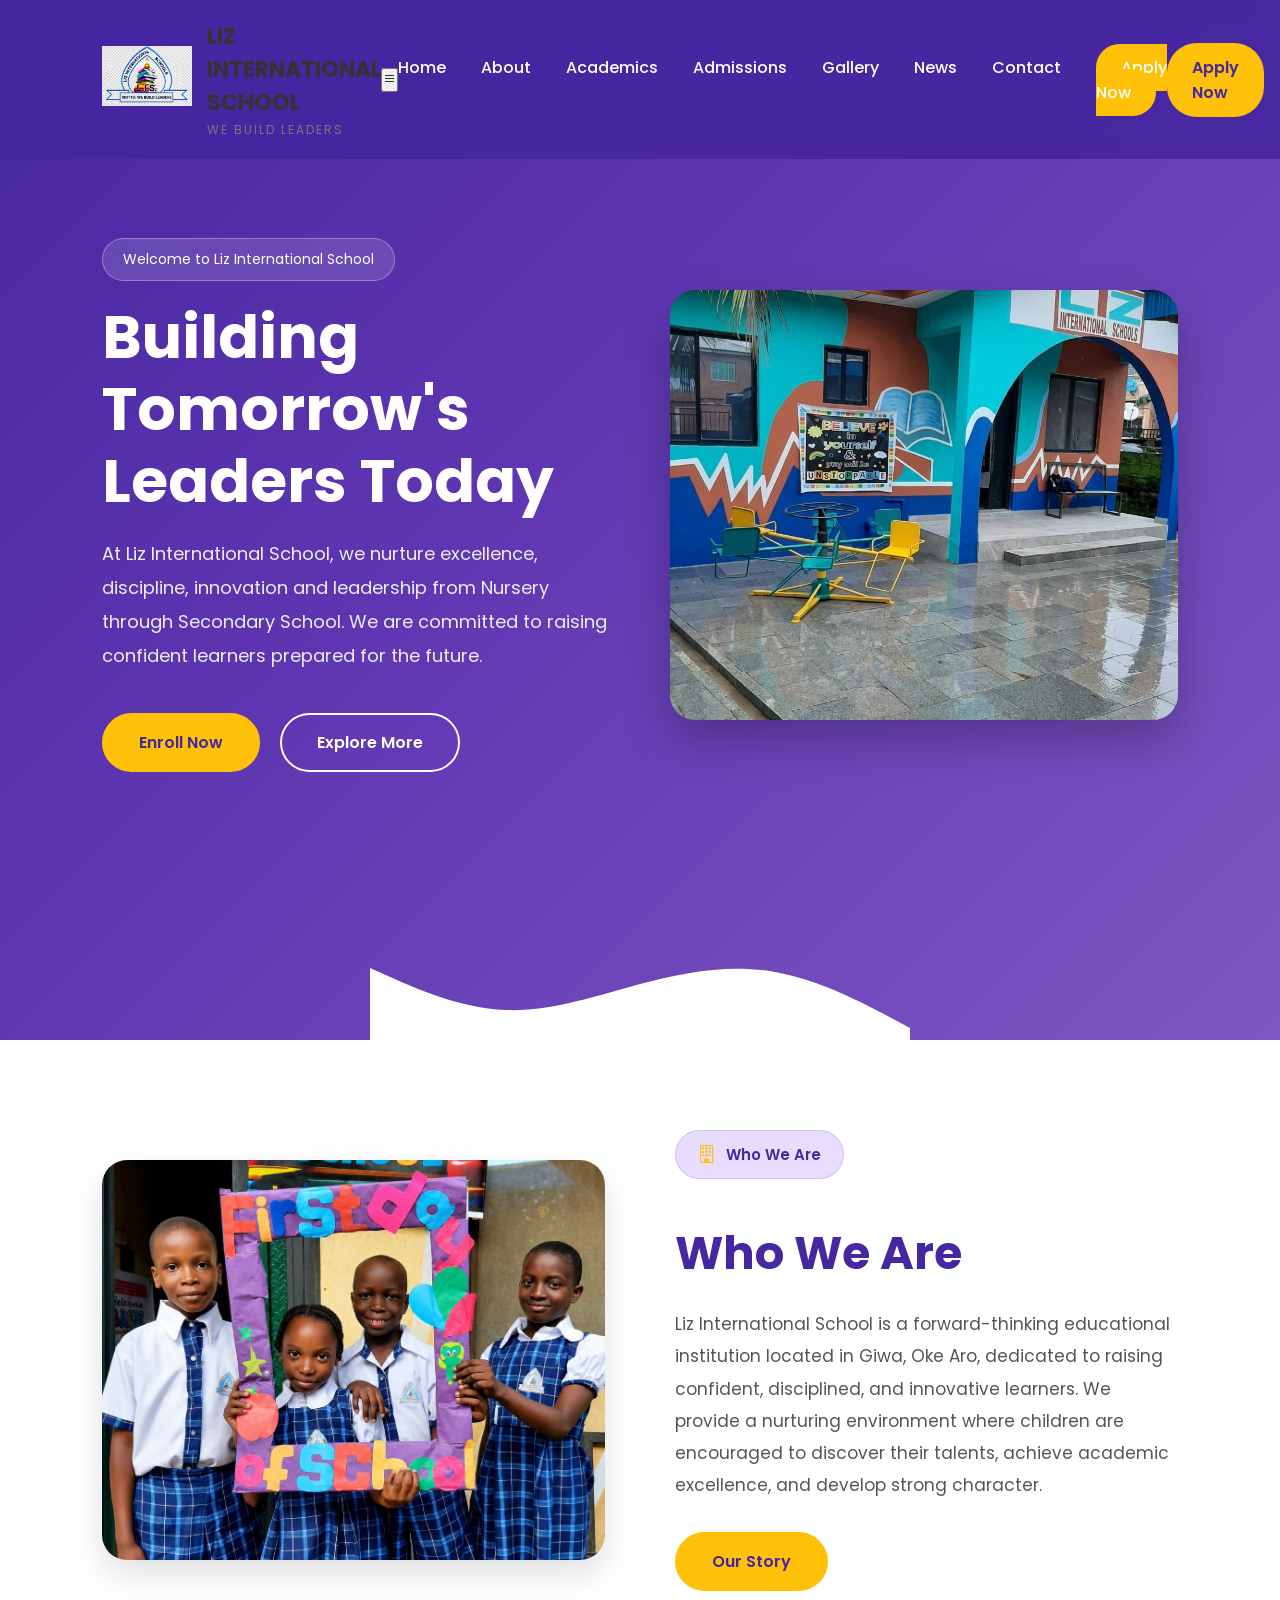
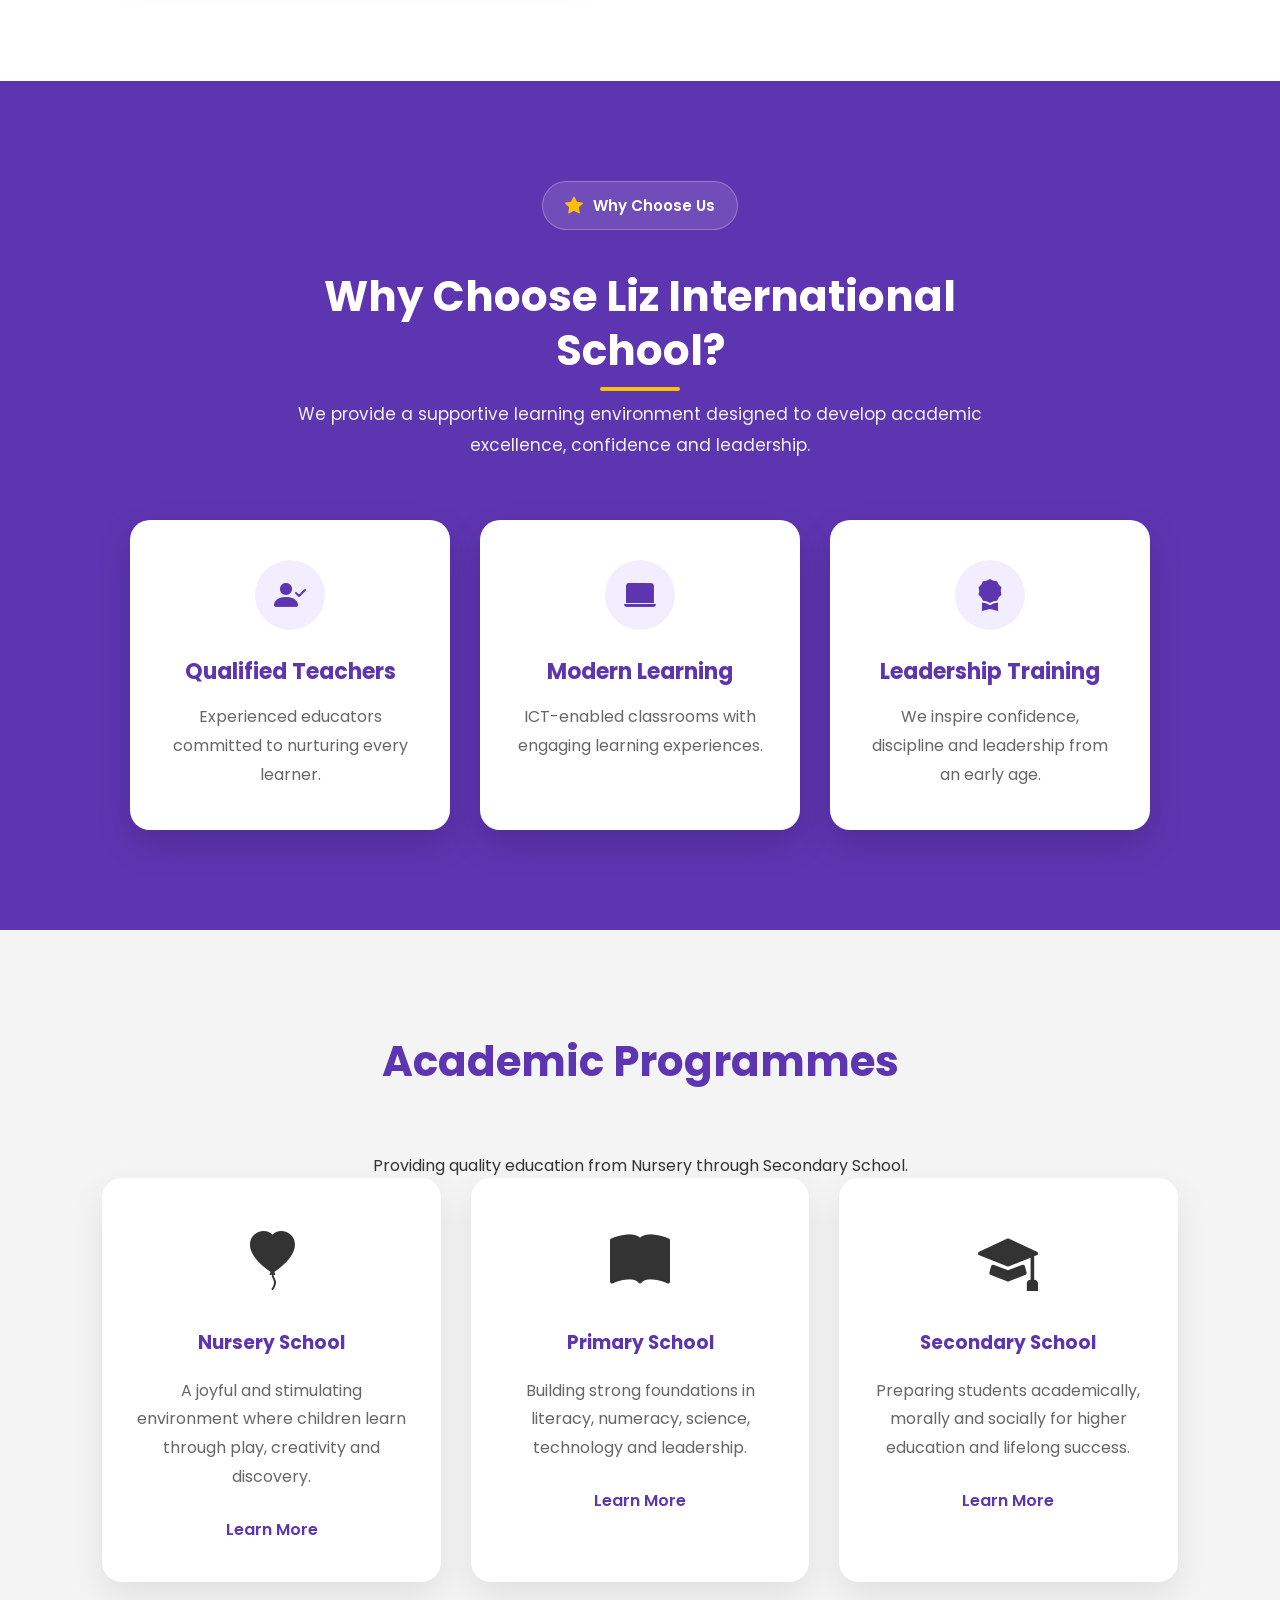
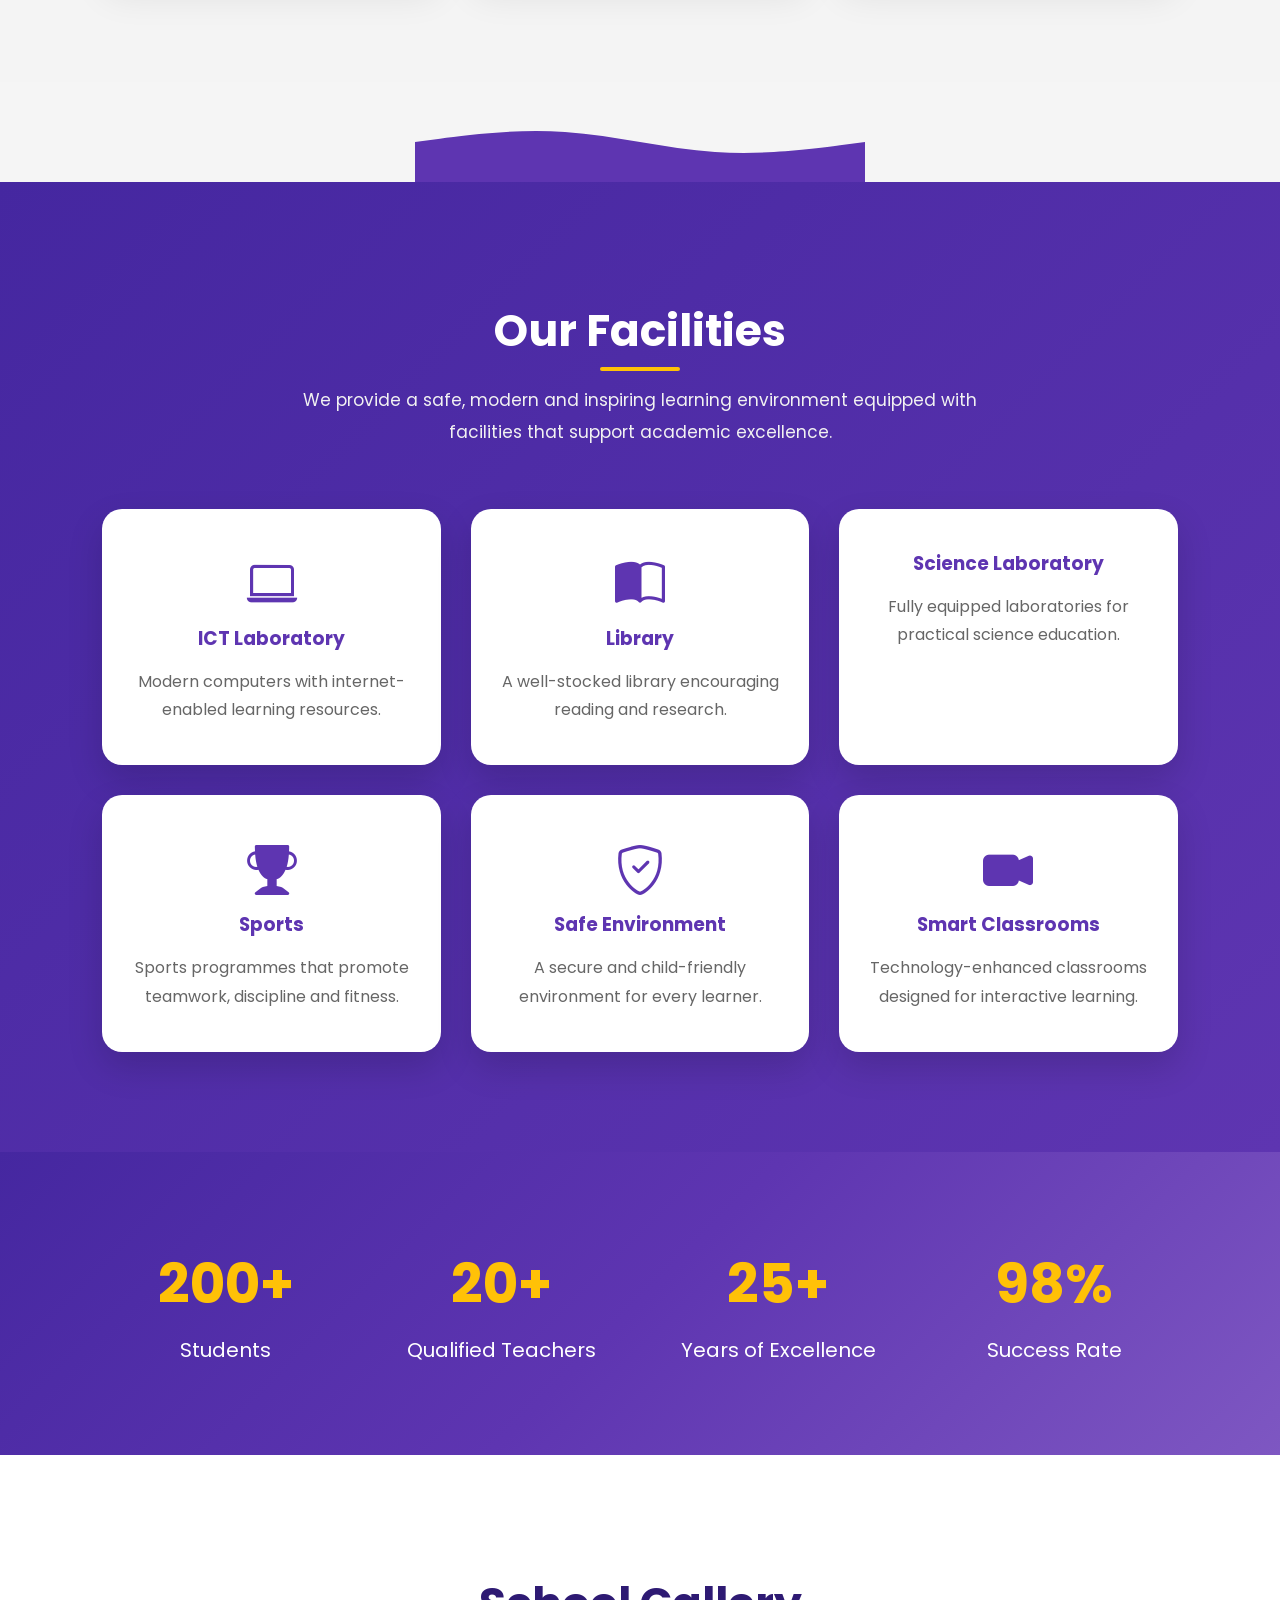
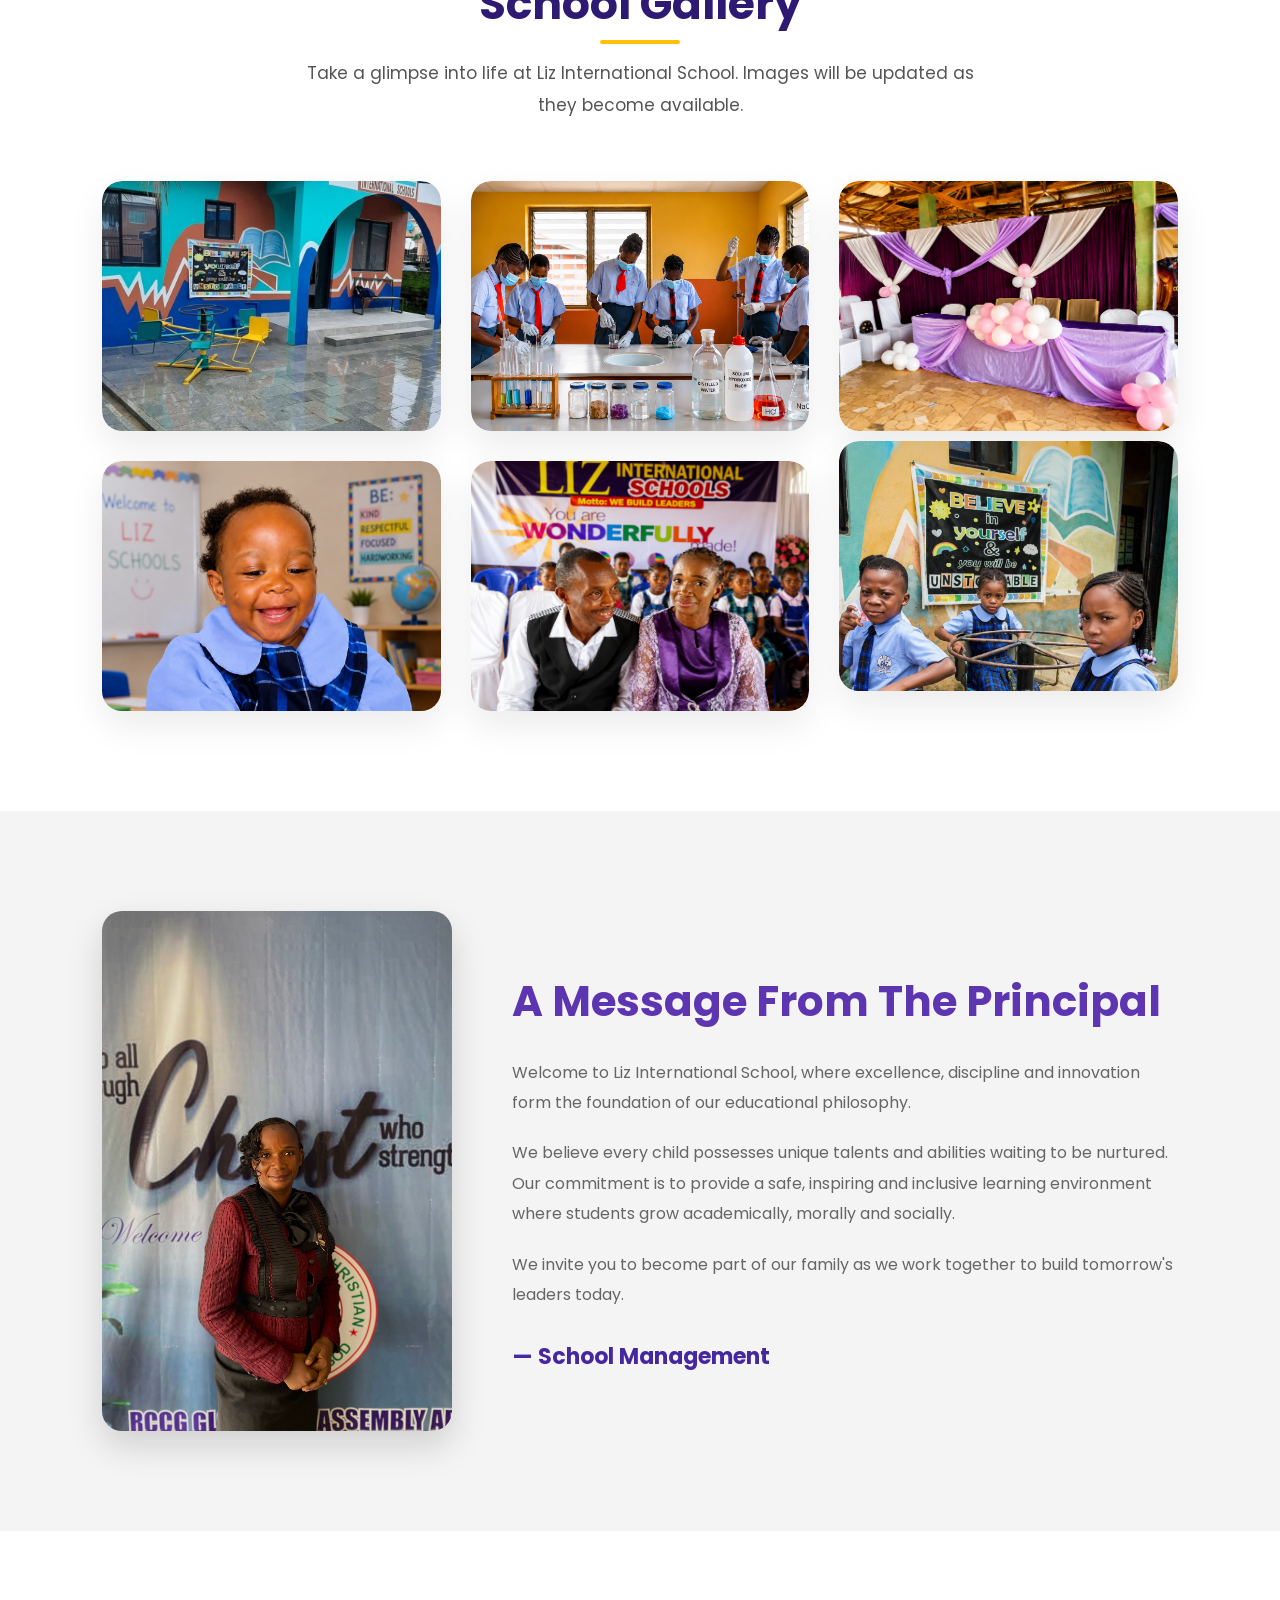
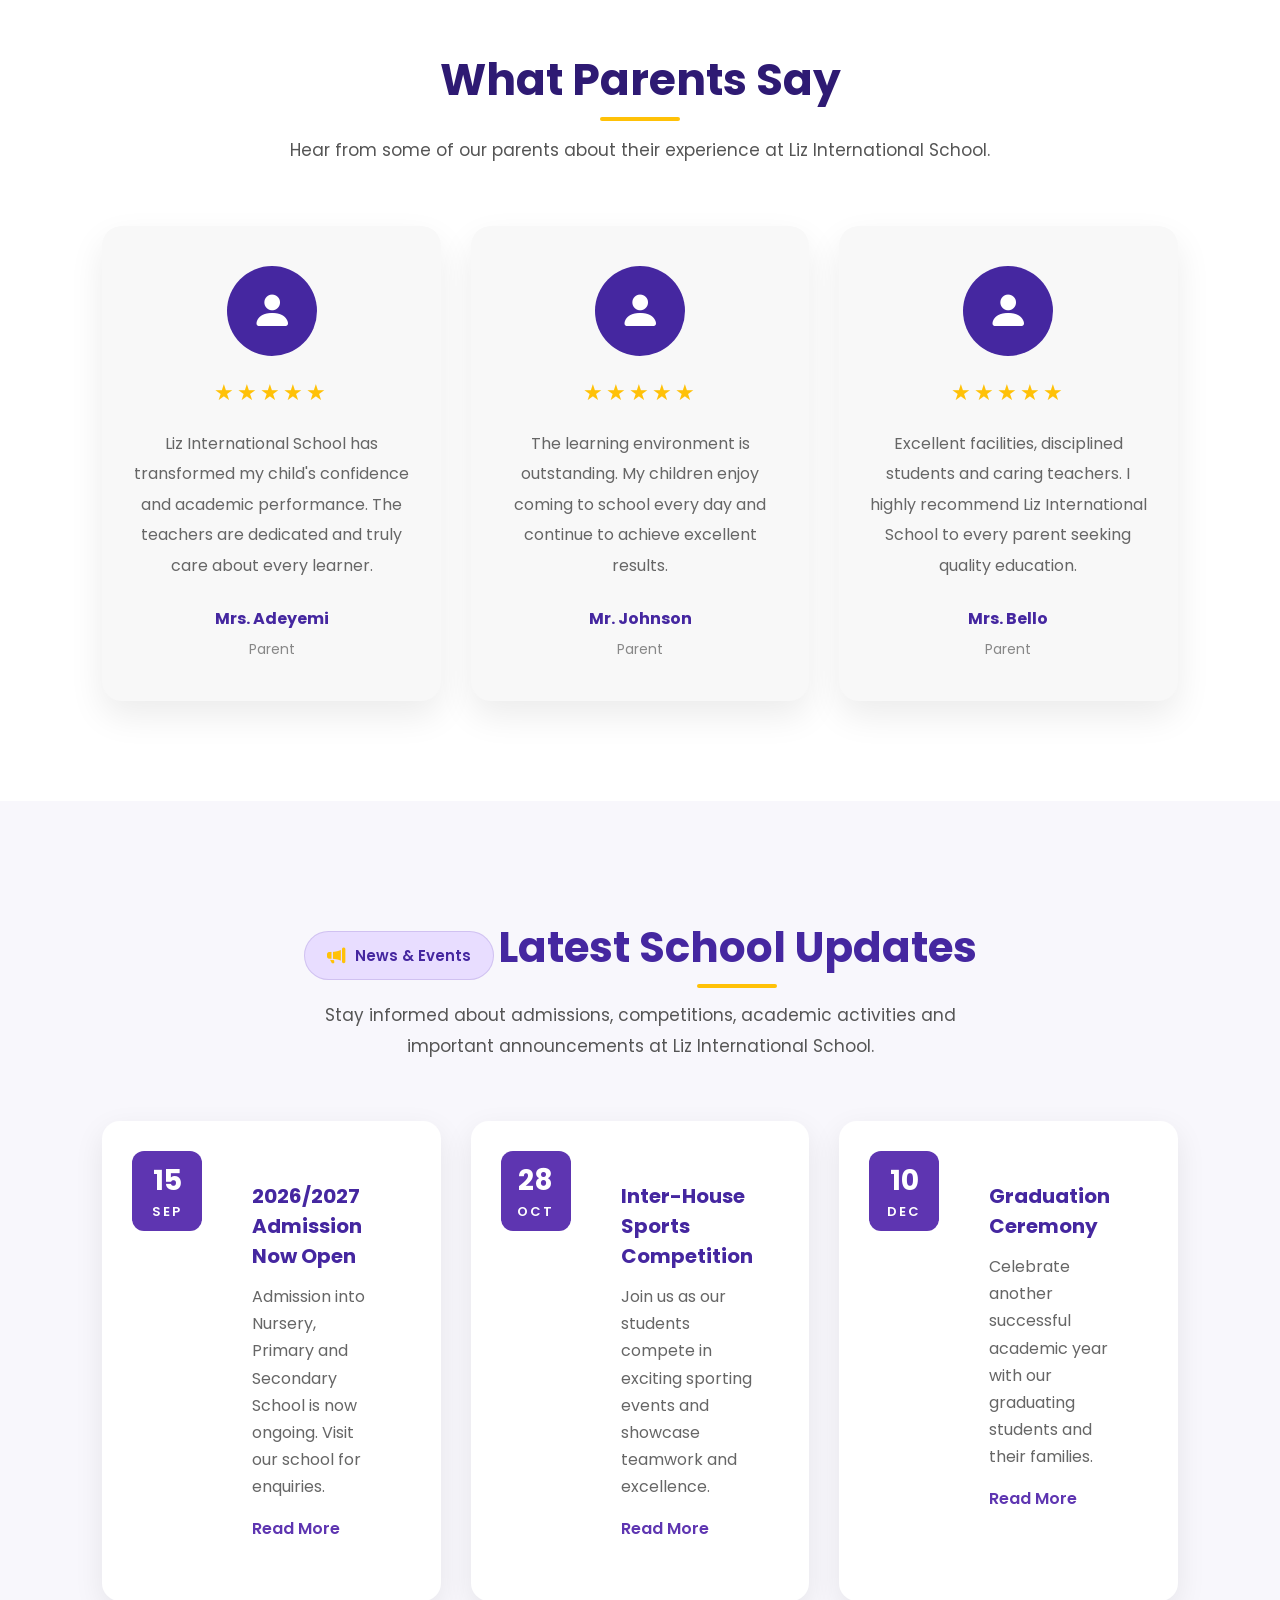
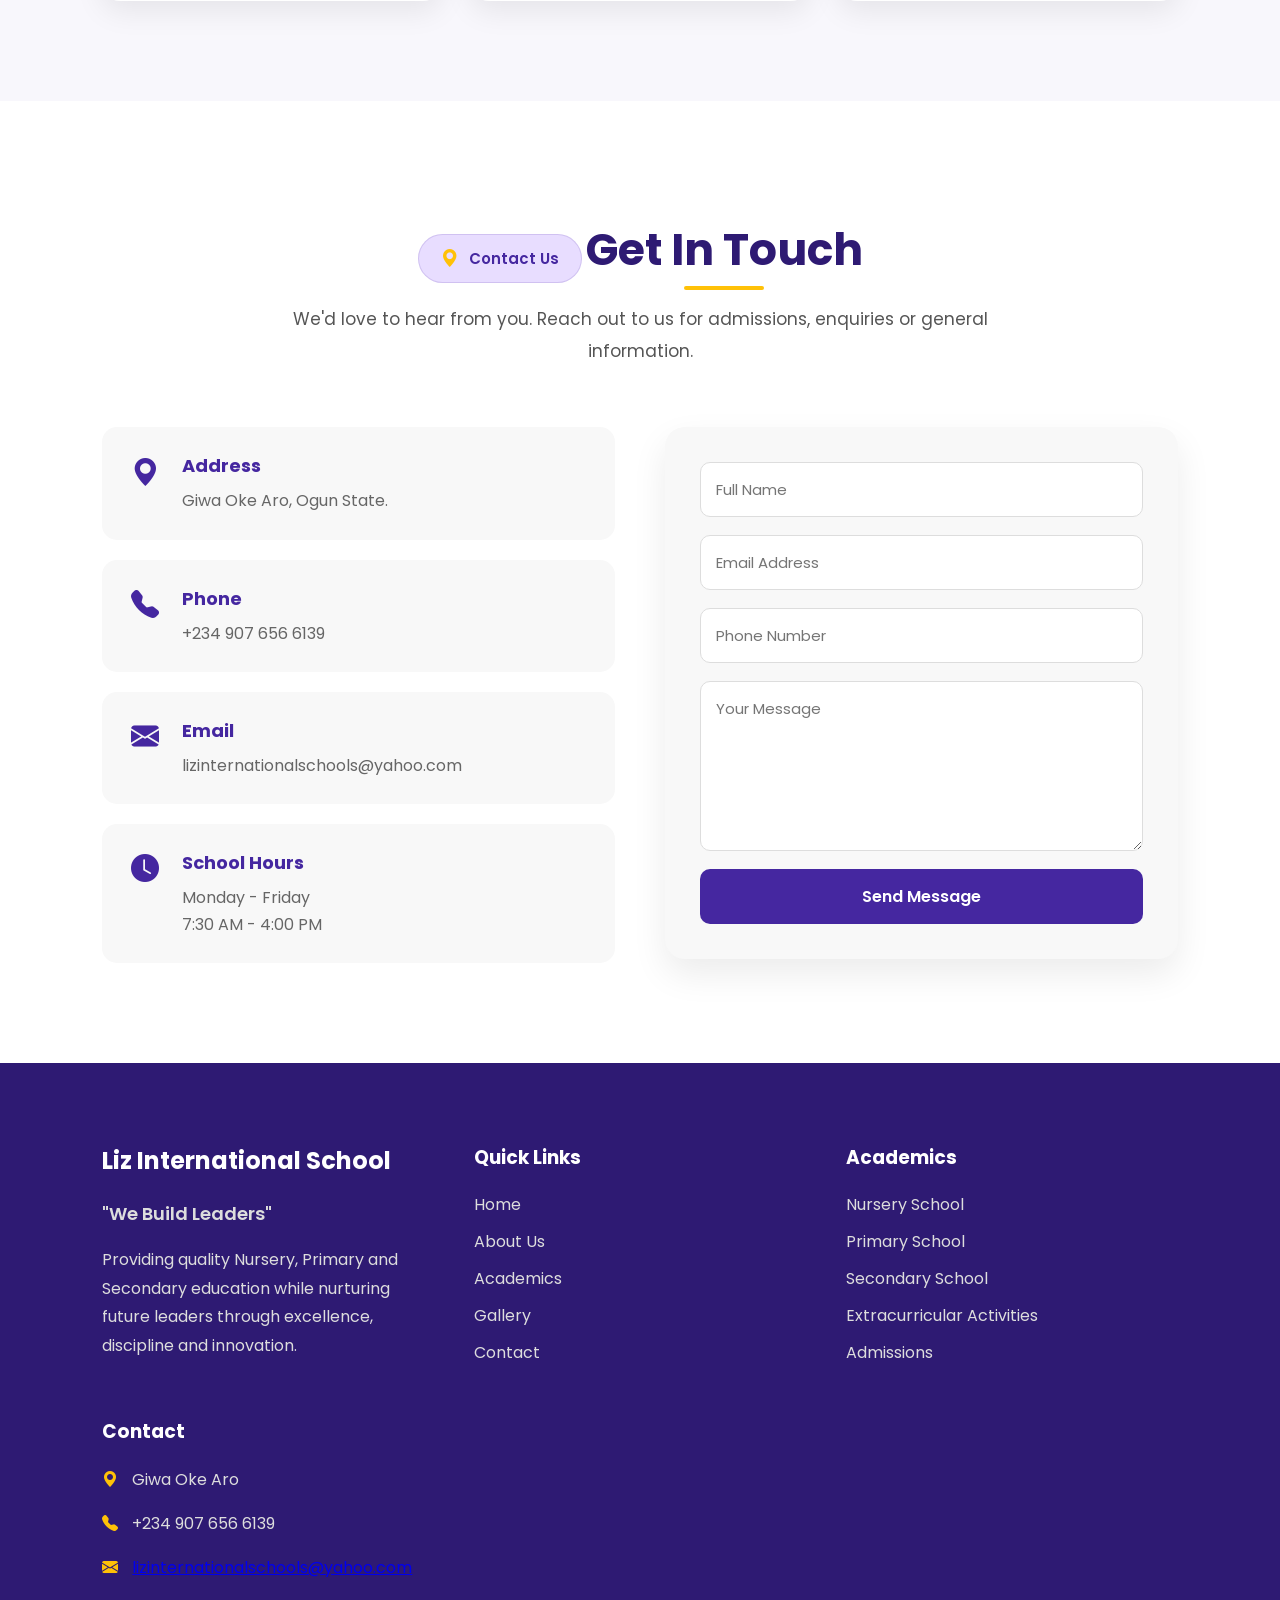
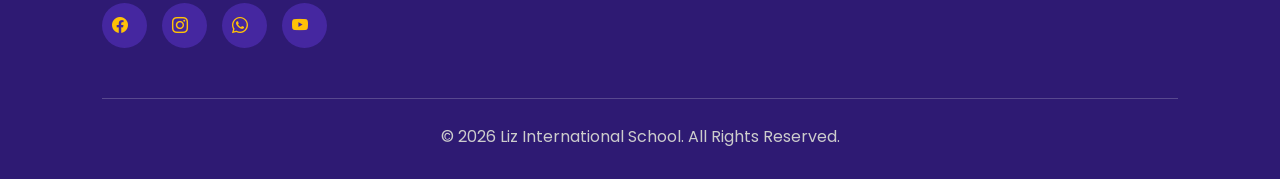
==== commit 84ad984b: "Update index.html" ====
--- a/index.html
+++ b/index.html
@@ -21,43 +21,45 @@
 
 <header>
 
+```html
 <nav class="navbar">
 
-<div class="logo">
-
-<a href="index.html">
-
-<img src="images/logo.JPG.jpg" alt="Liz International School Logo">
-
-</a>
-
-<div class="logo-text">
-
-<h2>LIZ INTERNATIONAL SCHOOL</h2>
-
-<p>WE BUILD LEADERS</p>
-
-</div>
-
-<ul class="nav-links">
-
-<li><a href="index.html">Home</a></li>
-
-<li><a href="about.html">About</a></li>
-
-<li><a href="academics.html">Academics</a></li>
-
-<li><a href="admission.html">Admissions</a></li>
-
-<li><a href="gallery.html">Gallery</a></li>
-
-<li><a href="#">News</a></li>
-
-<li><a href="contact.html">Contact</a></li>
-
-</ul>
-
-<a href="admission.html" class="btn">Apply Now</a>
+    <div class="logo">
+
+        <a href="index.html">
+            <img src="images/logo.JPG.jpg" alt="Liz International School Logo">
+        </a>
+
+        <div class="logo-text">
+            <h2>LIZ INTERNATIONAL SCHOOL</h2>
+            <p>WE BUILD LEADERS</p>
+        </div>
+
+    </div>
+
+    <!-- MOBILE MENU BUTTON -->
+    <button class="menu-toggle" id="menuToggle">
+        <i class="bi bi-list"></i>
+    </button>
+
+    <ul class="nav-links" id="navLinks">
+
+        <li><a href="index.html">Home</a></li>
+        <li><a href="about.html">About</a></li>
+        <li><a href="academics.html">Academics</a></li>
+        <li><a href="admission.html">Admissions</a></li>
+        <li><a href="gallery.html">Gallery</a></li>
+        <li><a href="#">News</a></li>
+        <li><a href="contact.html">Contact</a></li>
+
+        <li class="mobile-apply">
+            <a href="admission.html" class="btn">Apply Now</a>
+        </li>
+
+    </ul>
+
+    <!-- DESKTOP APPLY BUTTON -->
+    <a href="admission.html" class="btn desktop-apply">Apply Now</a>
 
 </nav>
 <section class="hero">
@@ -333,10 +335,13 @@
         </div>
 
         <div class="facility-card">
-            <i class="bi bi-flask-fill"></i>
+            <i class="bi bi-flask"></i>
             <h3>Science Laboratory</h3>
-            <p>Fully equipped laboratories for practical science education.</p>
-        </div>
+    <p>
+        Fully equipped laboratories for practical science education.
+    </p>
+
+</div>
 
         <div class="facility-card">
             <i class="bi bi-trophy-fill"></i>
--- a/css/styles.css
+++ b/css/styles.css
@@ -1703,4 +1703,559 @@
 .facilities .section-title p,
 .why-us .section-title p{
     color:#f2f2f2;
-}+}
+/* ===========================
+   FINAL MOBILE RESPONSIVENESS
+=========================== */
+
+html,
+body{
+    width:100%;
+    overflow-x:hidden;
+}
+
+/* TABLET */
+
+@media (max-width:992px){
+
+    .navbar{
+        padding:15px 5%;
+    }
+
+    .nav-links{
+        gap:20px;
+    }
+
+    .hero{
+        grid-template-columns:1fr;
+        text-align:center;
+        gap:40px;
+        padding:150px 6% 70px;
+    }
+
+    .hero-left{
+        display:flex;
+        flex-direction:column;
+        align-items:center;
+    }
+
+    .hero-left h1{
+        font-size:48px;
+    }
+
+    .hero-left p{
+        max-width:700px;
+    }
+
+    .hero-buttons{
+        justify-content:center;
+    }
+
+    .hero-image{
+        width:100%;
+    }
+
+    .hero-image img{
+        width:100%;
+        max-width:650px;
+        height:380px;
+    }
+
+    .who-we-are-container{
+        gap:40px;
+    }
+
+    .principal-content{
+        grid-template-columns:1fr;
+        text-align:center;
+    }
+
+    .principal-image{
+        order:-1;
+    }
+
+    .principal-image img{
+        max-width:400px;
+        height:480px;
+    }
+
+    .footer-grid{
+        grid-template-columns:repeat(2,1fr);
+    }
+}
+
+
+/* MOBILE */
+
+@media (max-width:768px){
+
+    header{
+        min-height:auto;
+    }
+
+    /* NAVBAR */
+
+    .navbar{
+        position:relative;
+        width:100%;
+        padding:15px 5%;
+        flex-direction:column;
+        gap:15px;
+    }
+
+    .logo{
+        width:100%;
+        justify-content:center;
+        gap:10px;
+    }
+
+    .logo img{
+        width:65px;
+        height:65px;
+    }
+
+    .logo-text h2{
+        font-size:18px;
+    }
+
+    .logo-text p{
+        font-size:10px;
+        letter-spacing:1.5px;
+    }
+
+    .nav-links{
+        width:100%;
+        display:flex;
+        flex-direction:column;
+        align-items:center;
+        gap:12px;
+    }
+
+    .nav-links li{
+        width:100%;
+        text-align:center;
+    }
+
+    .nav-links a{
+        display:block;
+        padding:5px;
+        font-size:15px;
+    }
+
+    .navbar > .btn{
+        padding:10px 22px;
+        font-size:14px;
+    }
+
+
+    /* HERO */
+
+    .hero{
+        display:flex;
+        flex-direction:column;
+        min-height:auto;
+        padding:70px 6% 60px;
+        gap:45px;
+    }
+
+    .hero-left{
+        width:100%;
+    }
+
+    .hero-tag{
+        font-size:12px;
+        padding:8px 15px;
+    }
+
+    .hero-left h1{
+        font-size:36px;
+        line-height:1.25;
+        margin:18px 0;
+    }
+
+    .hero-left p{
+        font-size:15px;
+        line-height:1.8;
+        margin-bottom:25px;
+    }
+
+    .hero-buttons{
+        width:100%;
+        flex-direction:column;
+        align-items:center;
+        gap:12px;
+    }
+
+    .primary-btn,
+    .secondary-btn{
+        width:100%;
+        max-width:300px;
+        text-align:center;
+        padding:13px 25px;
+    }
+
+    .hero-image{
+        width:100%;
+    }
+
+    .hero-image img{
+        width:100%;
+        height:260px;
+        max-width:100%;
+        border-radius:18px;
+    }
+
+
+    /* GENERAL SECTION SPACING */
+
+    .welcome,
+    .who-we-are,
+    .why-us,
+    .academics,
+    .facilities,
+    .gallery,
+    .principal,
+    .testimonials,
+    .news,
+    .contact{
+        padding:70px 6%;
+    }
+
+
+    /* SECTION TITLES */
+
+    .section-title{
+        margin-bottom:40px;
+    }
+
+    .section-title h2,
+    .why-us .section-title h2,
+    .news .section-title h2{
+        font-size:32px;
+        line-height:1.3;
+    }
+
+    .section-title p,
+    .why-us .section-title p{
+        font-size:15px;
+        line-height:1.8;
+    }
+
+
+    /* WELCOME */
+
+    .welcome-container{
+        flex-direction:column;
+        gap:35px;
+        text-align:center;
+    }
+
+    .welcome-image,
+    .welcome-text{
+        width:100%;
+    }
+
+    .welcome-text h2{
+        font-size:34px;
+    }
+
+
+    /* WHO WE ARE */
+
+    .who-we-are-container{
+        grid-template-columns:1fr;
+        gap:35px;
+        text-align:center;
+    }
+
+    .who-we-are-image{
+        height:280px;
+    }
+
+    .who-we-are-content h2{
+        font-size:34px;
+    }
+
+    .who-we-are-content p{
+        font-size:15px;
+    }
+
+
+    /* WHY CHOOSE US */
+
+    .cards{
+        flex-direction:column;
+        align-items:center;
+    }
+
+    .card{
+        width:100%;
+        max-width:400px;
+    }
+
+
+    /* ACADEMICS */
+
+    .programmes{
+        grid-template-columns:1fr;
+    }
+
+    .programme{
+        padding:30px 25px;
+    }
+
+
+    /* FACILITIES */
+
+    .facility-grid{
+        grid-template-columns:1fr;
+    }
+
+    .facility-card{
+        width:100%;
+    }
+
+
+    /* STATISTICS */
+
+    .stats{
+        padding:70px 6%;
+    }
+
+    .stats-overlay{
+        grid-template-columns:1fr 1fr;
+        gap:35px 20px;
+    }
+
+    .stat-box h2{
+        font-size:40px;
+    }
+
+    .stat-box p{
+        font-size:15px;
+    }
+
+
+    /* WAVE */
+
+    .wave svg{
+        height:70px;
+    }
+
+    .wave-purple svg{
+        height:70px;
+    }
+
+
+    /* GALLERY */
+
+    .gallery-grid{
+        grid-template-columns:1fr;
+        gap:20px;
+    }
+
+    .gallery-item{
+        height:auto;
+    }
+
+    .gallery-item img{
+        width:100%;
+        height:240px;
+        object-fit:cover;
+    }
+
+    .gallery-item:nth-child(6){
+        transform:none;
+    }
+
+    .gallery-special img{
+        height:auto;
+        object-fit:contain;
+    }
+
+
+    /* PRINCIPAL */
+
+    .principal-content{
+        grid-template-columns:1fr;
+        gap:35px;
+        text-align:center;
+    }
+
+    .principal-image{
+        order:-1;
+    }
+
+    .principal-image img{
+        width:100%;
+        max-width:350px;
+        height:430px;
+    }
+
+    .principal-text h2{
+        font-size:34px;
+    }
+
+    .principal-text p{
+        font-size:15px;
+    }
+
+
+    /* TESTIMONIALS */
+
+    .testimonial-grid{
+        grid-template-columns:1fr;
+    }
+
+    .testimonial-card{
+        width:100%;
+        padding:30px 25px;
+    }
+
+
+    /* NEWS */
+
+    .news-grid{
+        grid-template-columns:1fr;
+    }
+
+    .news-card{
+        width:100%;
+        padding:22px;
+        gap:15px;
+    }
+
+    .news-date{
+        min-width:60px;
+        height:70px;
+    }
+
+    .news-date h3{
+        font-size:25px;
+    }
+
+    .news-date span{
+        font-size:11px;
+    }
+
+    .news-content{
+        padding:0;
+    }
+
+
+    /* CONTACT */
+
+    .contact-container{
+        grid-template-columns:1fr;
+        gap:30px;
+    }
+
+    .contact-box{
+        padding:18px;
+        gap:15px;
+    }
+
+    .contact-box i{
+        font-size:24px;
+        width:30px;
+    }
+
+    .contact-box h3{
+        font-size:16px;
+    }
+
+    .contact-box p{
+        font-size:14px;
+        word-break:break-word;
+    }
+
+    .contact-form{
+        padding:25px 18px;
+    }
+
+
+    /* FOOTER */
+
+    .footer{
+        padding:60px 6% 25px;
+    }
+
+    .footer-grid{
+        grid-template-columns:1fr;
+        gap:35px;
+        text-align:center;
+    }
+
+    .social-icons{
+        justify-content:center;
+    }
+
+}
+
+
+/* SMALL PHONES */
+
+@media (max-width:480px){
+
+    .logo img{
+        width:55px;
+        height:55px;
+    }
+
+    .logo-text h2{
+        font-size:16px;
+    }
+
+    .logo-text p{
+        font-size:9px;
+    }
+
+    .hero-left h1{
+        font-size:30px;
+    }
+
+    .hero-left p{
+        font-size:14px;
+    }
+
+    .hero-image img{
+        height:220px;
+    }
+
+    .section-title h2,
+    .why-us .section-title h2,
+    .news .section-title h2{
+        font-size:28px;
+    }
+
+    .welcome-text h2,
+    .who-we-are-content h2,
+    .principal-text h2{
+        font-size:30px;
+    }
+
+    .stats-overlay{
+        grid-template-columns:1fr;
+    }
+
+    .stat-box h2{
+        font-size:38px;
+    }
+
+    .gallery-item img{
+        height:210px;
+    }
+
+    .principal-image img{
+        height:380px;
+    }
+
+    .news-card{
+        flex-direction:column;
+    }
+
+    .news-date{
+        width:70px;
+    }
+
+}
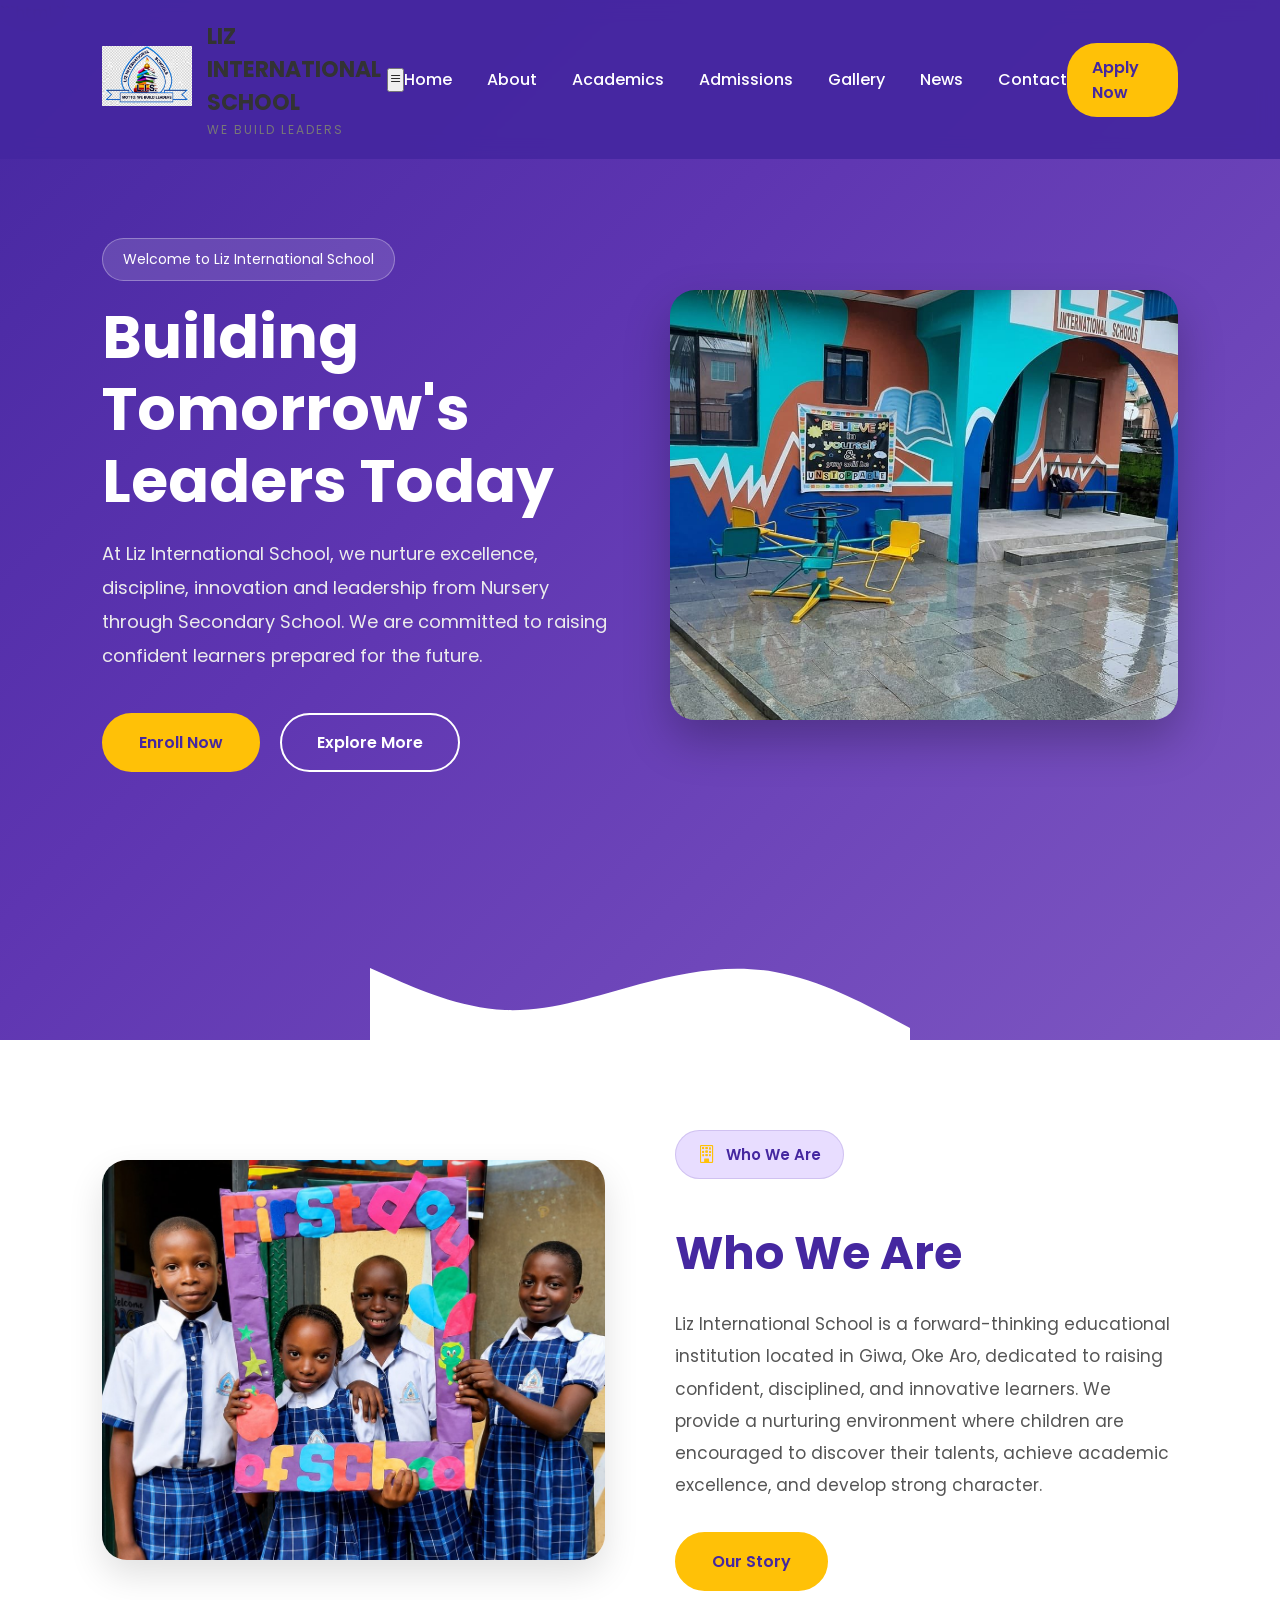
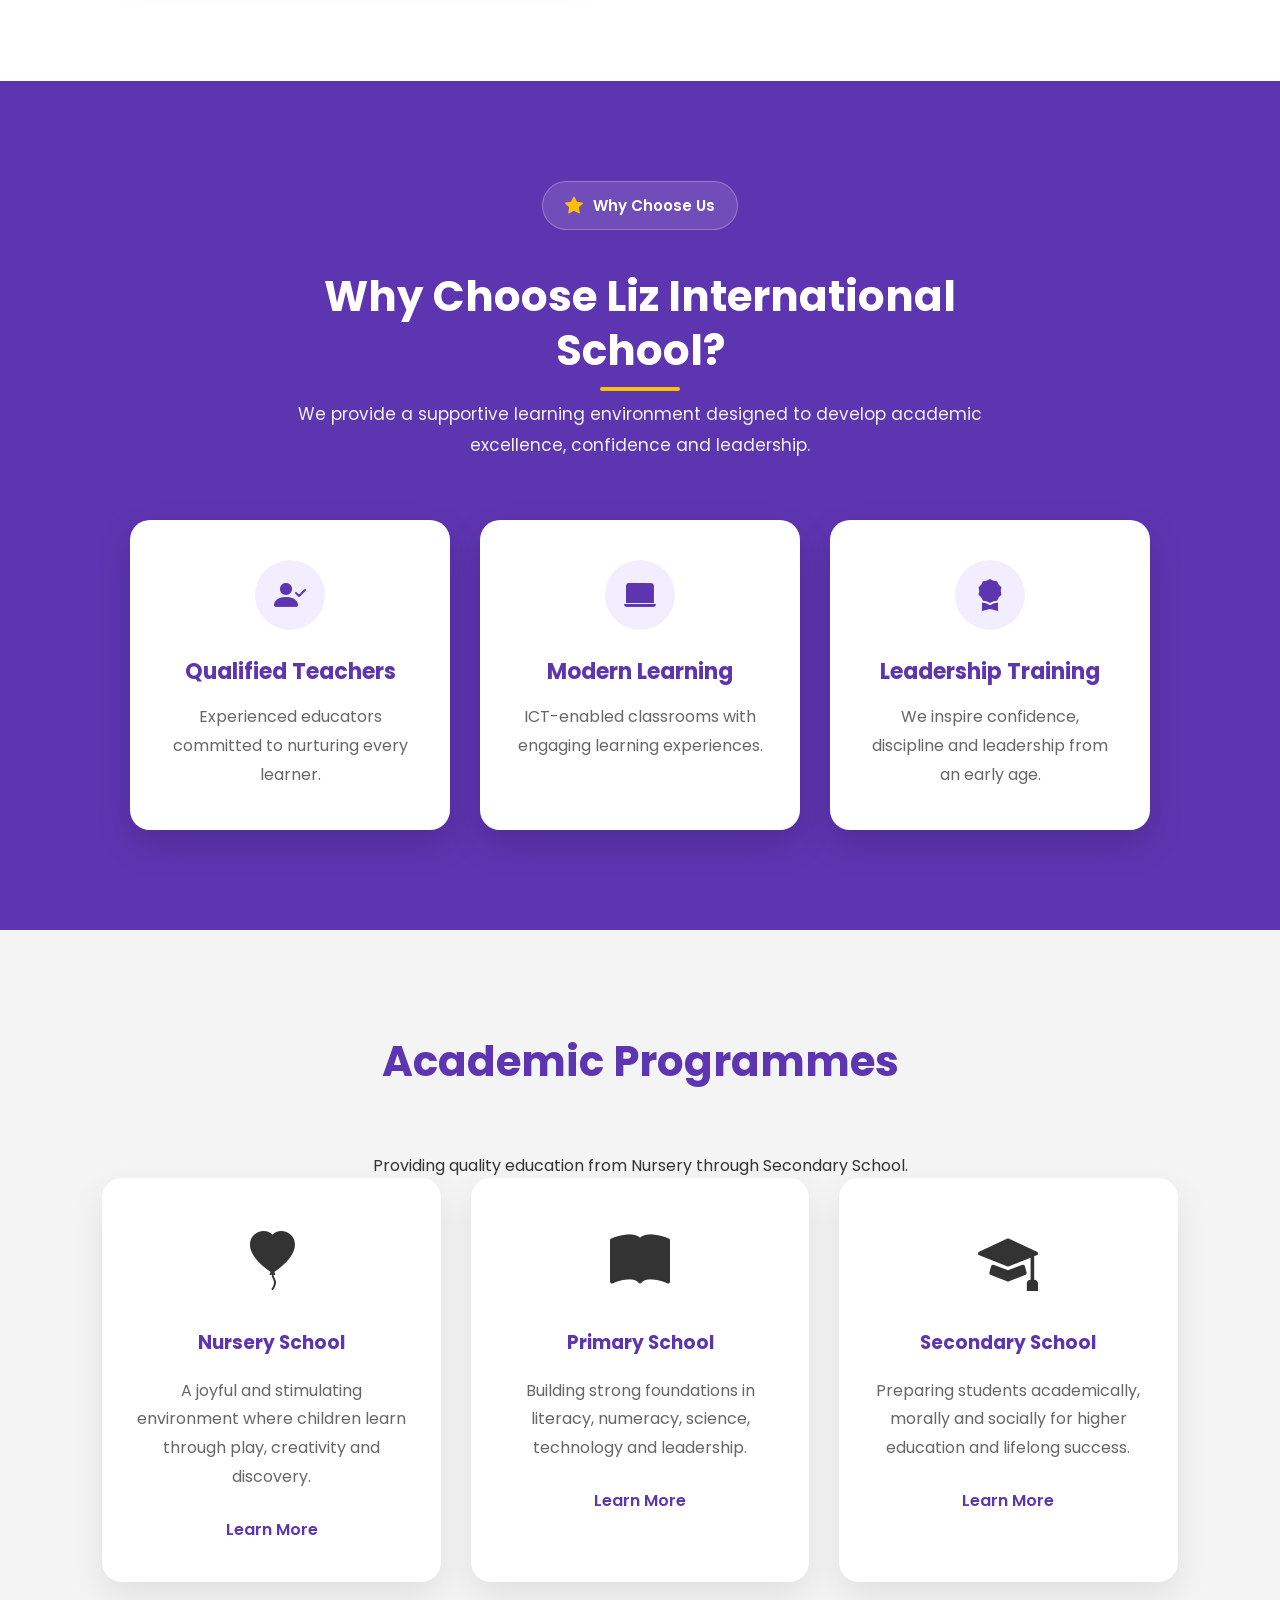
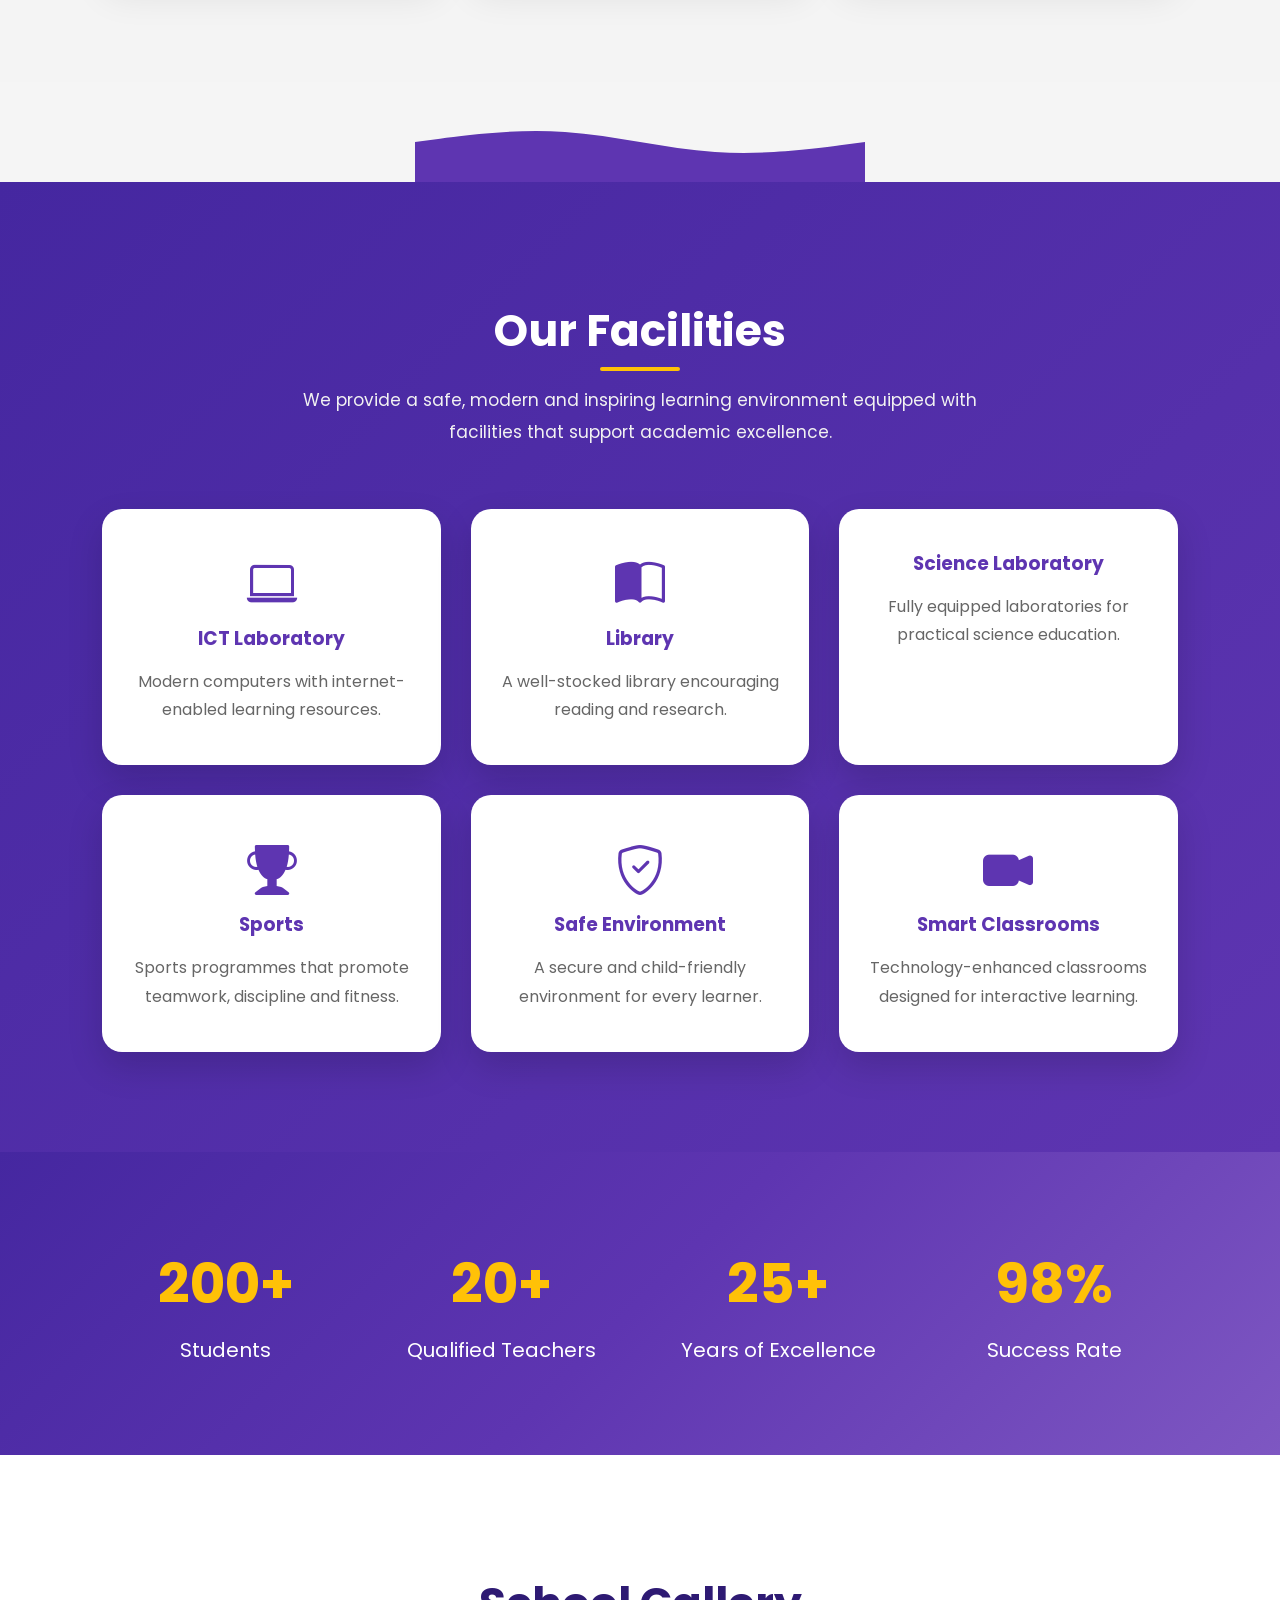
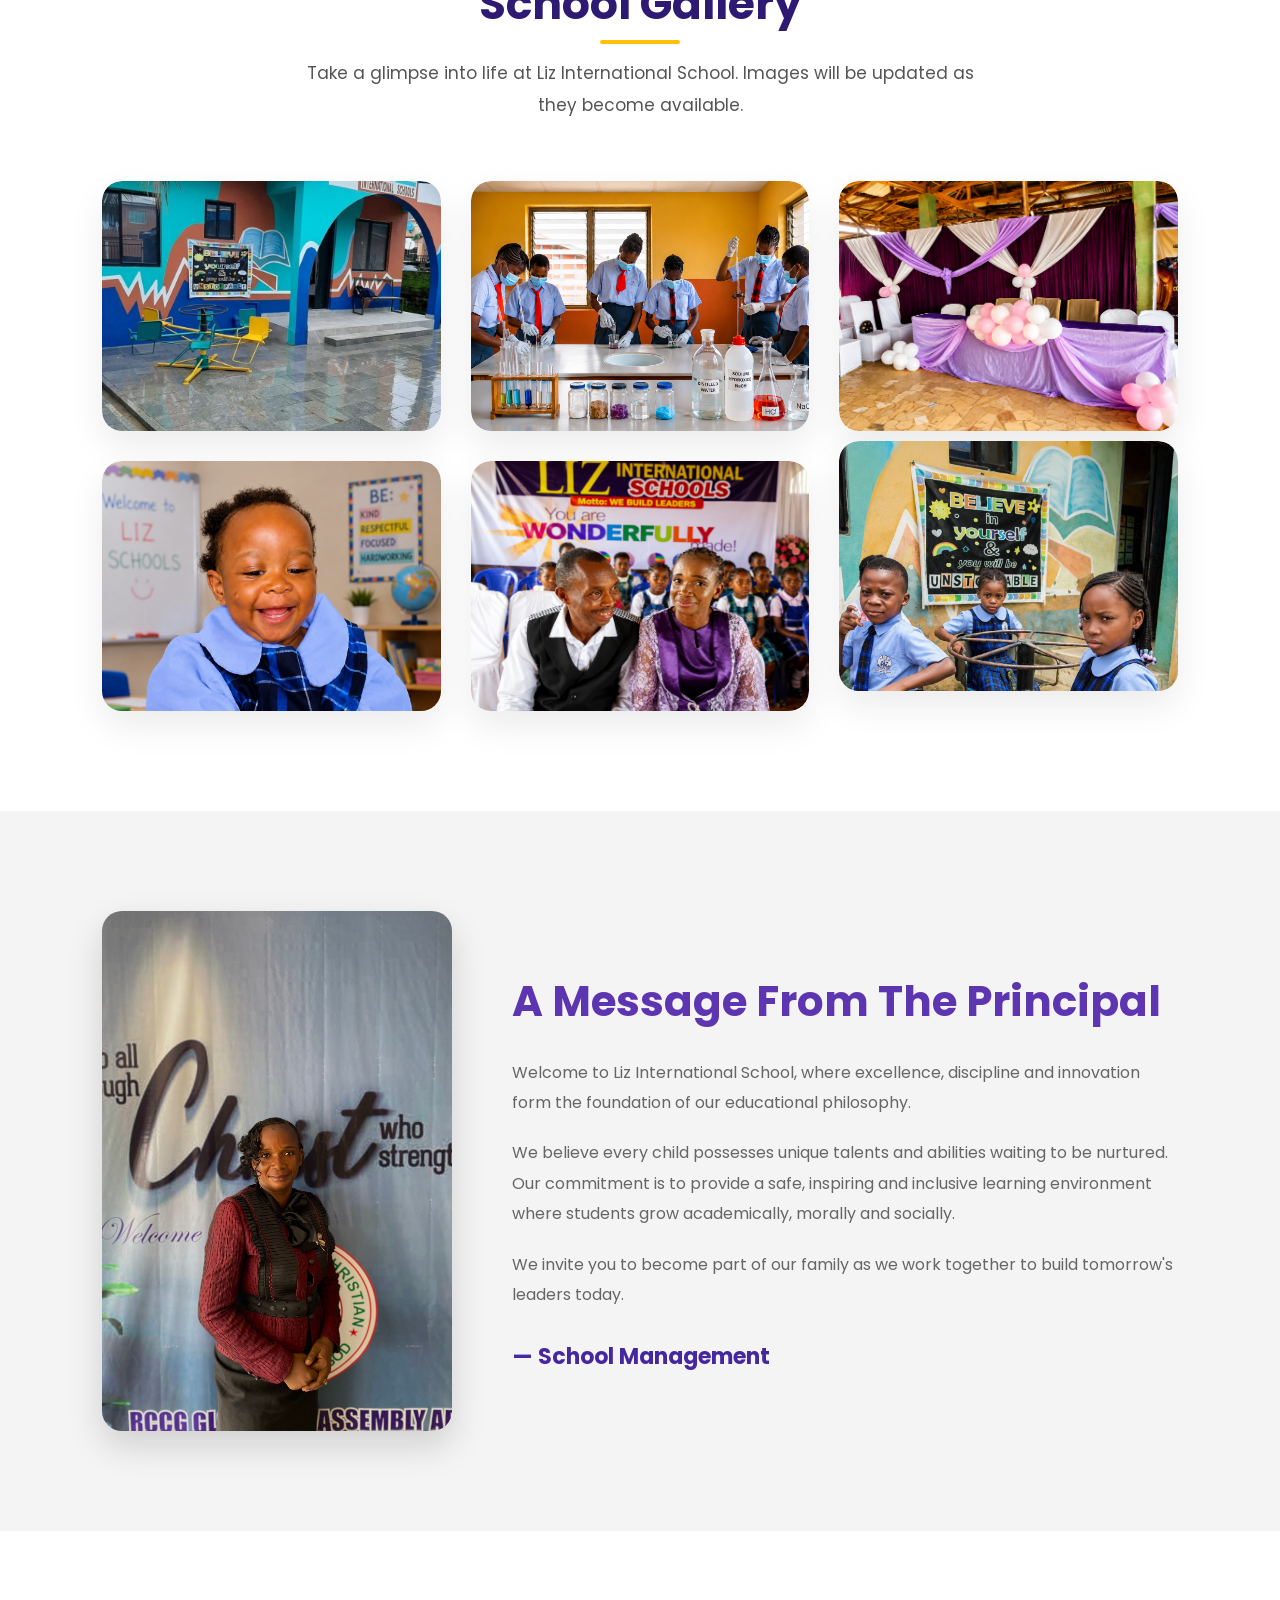
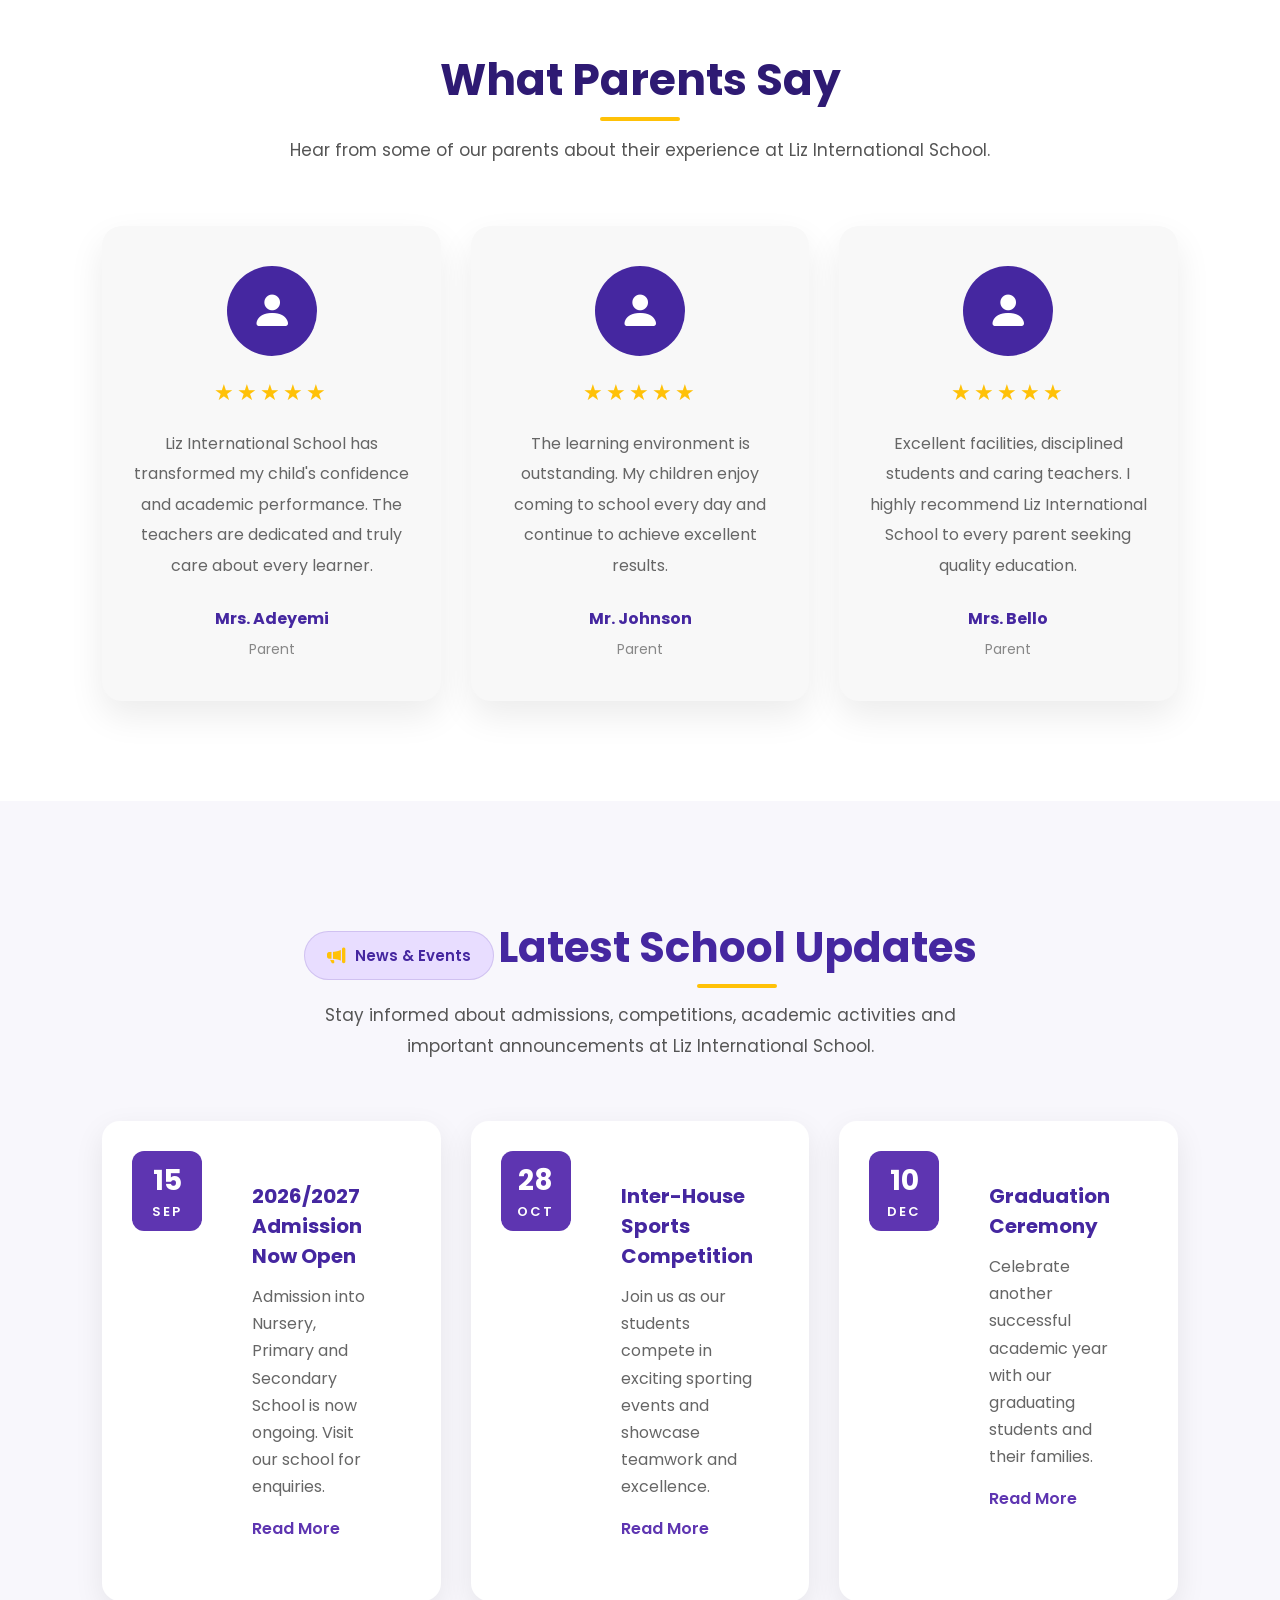
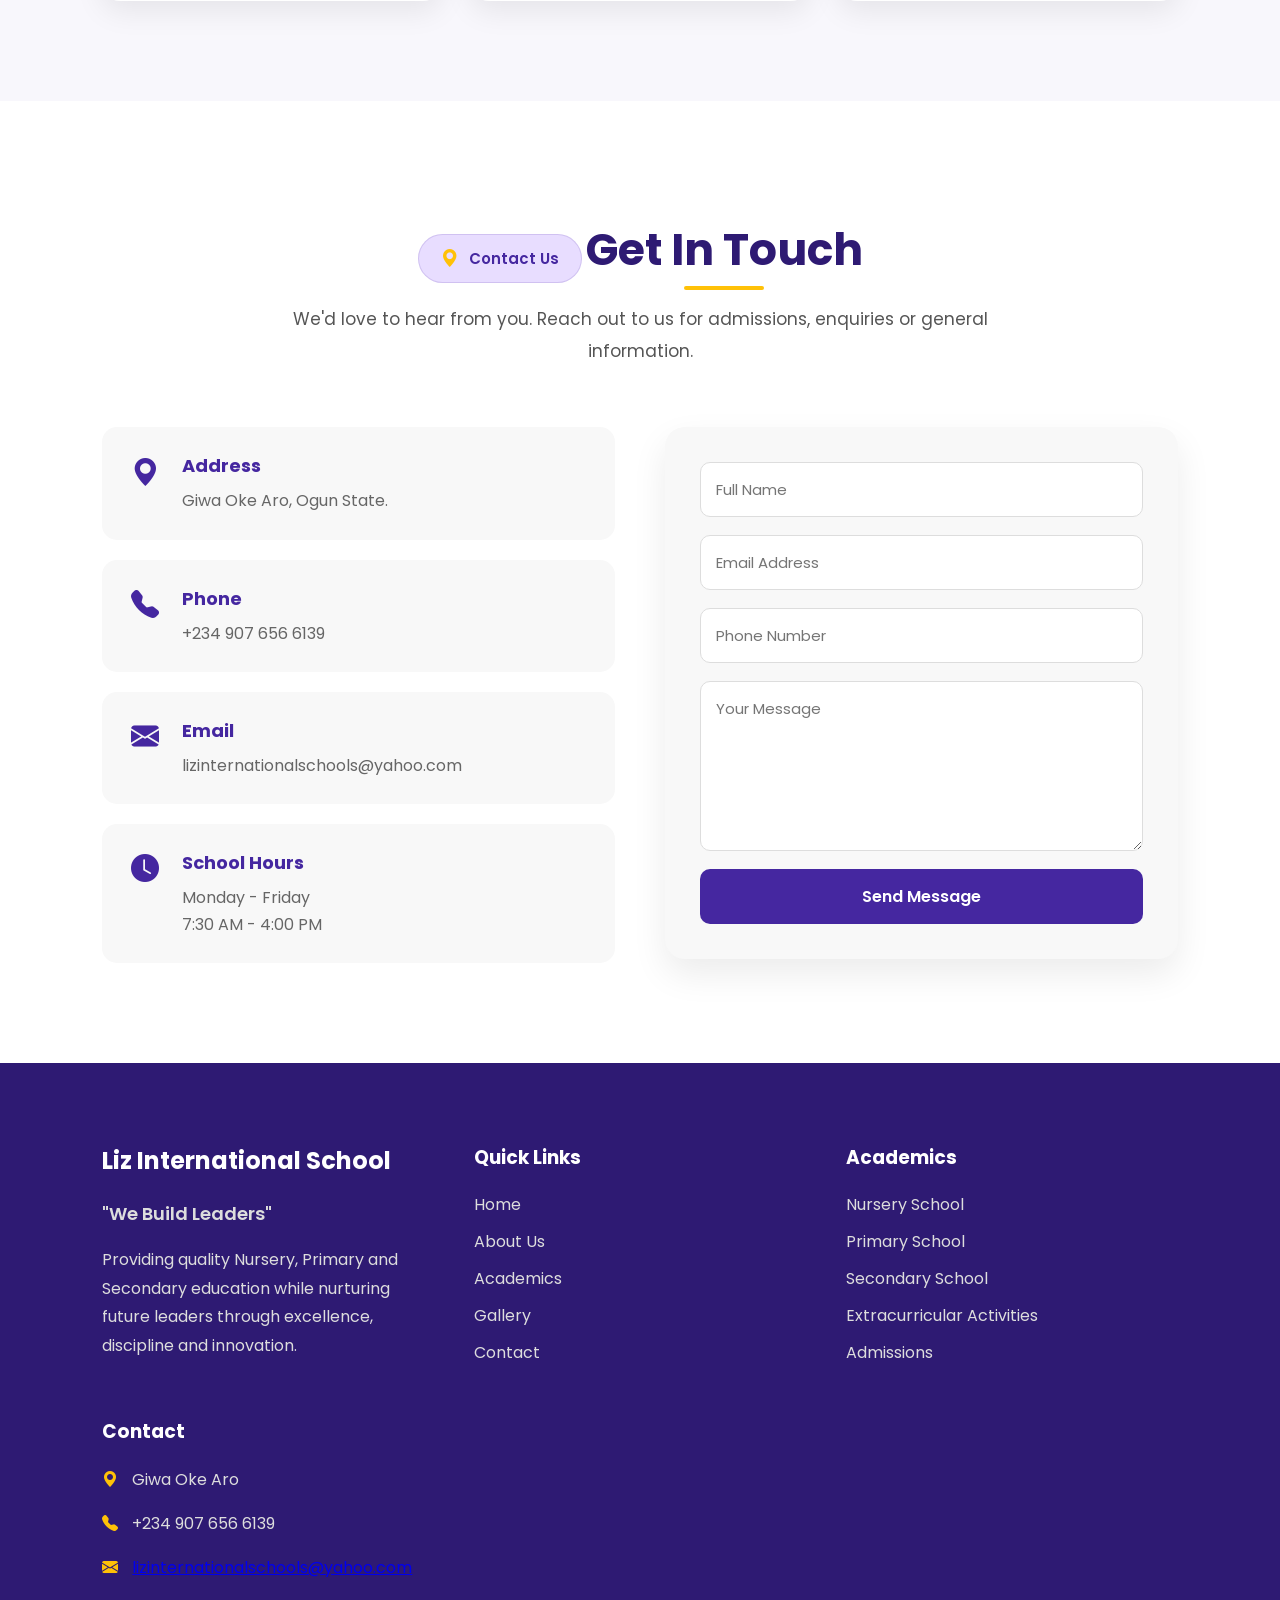
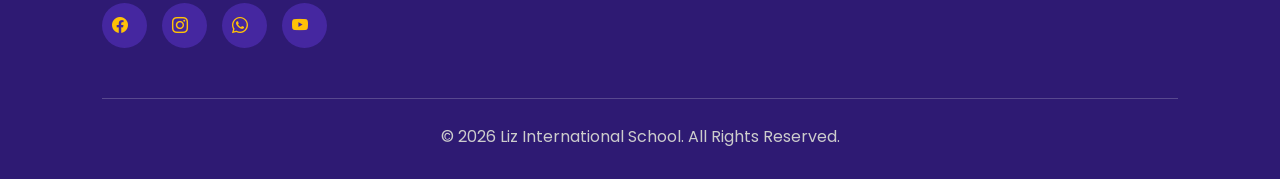
==== commit 41636c71: "Update index.html" ====
--- a/index.html
+++ b/index.html
@@ -37,8 +37,7 @@
 
     </div>
 
-    <!-- MOBILE MENU BUTTON -->
-    <button class="menu-toggle" id="menuToggle">
+    <button class="menu-toggle" id="menuToggle" aria-label="Open menu">
         <i class="bi bi-list"></i>
     </button>
 
@@ -58,10 +57,12 @@
 
     </ul>
 
-    <!-- DESKTOP APPLY BUTTON -->
-    <a href="admission.html" class="btn desktop-apply">Apply Now</a>
+    <a href="admission.html" class="btn desktop-apply">
+        Apply Now
+    </a>
 
 </nav>
+```
 <section class="hero">
 
     <div class="hero-left">
--- a/css/styles.css
+++ b/css/styles.css
@@ -2259,3 +2259,135 @@
     }
 
 }
+```css
+/* ===========================
+   MOBILE HAMBURGER MENU
+=========================== */
+
+.menu-toggle{
+    display:none;
+    background:transparent;
+    border:none;
+    color:#fff;
+    font-size:32px;
+    cursor:pointer;
+    padding:5px;
+}
+
+.mobile-apply{
+    display:none;
+}
+
+@media (max-width:768px){
+
+    .navbar{
+        position:relative;
+        width:100%;
+        padding:12px 5%;
+        flex-direction:row;
+        justify-content:space-between;
+        align-items:center;
+        gap:0;
+    }
+
+    .logo{
+        width:auto;
+        display:flex;
+        align-items:center;
+        justify-content:flex-start;
+        gap:10px;
+    }
+
+    .logo img{
+        width:55px;
+        height:55px;
+    }
+
+    .logo-text h2{
+        font-size:16px;
+    }
+
+    .logo-text p{
+        font-size:9px;
+        letter-spacing:1.5px;
+    }
+
+    /* HAMBURGER */
+
+    .menu-toggle{
+        display:block;
+        flex-shrink:0;
+        z-index:1001;
+    }
+
+    /* MENU IS COMPLETELY HIDDEN */
+
+    .nav-links{
+        display:none;
+        position:absolute;
+        top:100%;
+        left:0;
+        width:100%;
+
+        background:#4527A0;
+
+        flex-direction:column;
+        align-items:center;
+
+        gap:0;
+        padding:15px 6% 20px;
+
+        list-style:none;
+
+        box-shadow:0 10px 25px rgba(0,0,0,.2);
+
+        z-index:1000;
+    }
+
+    /* MENU OPENS */
+
+    .nav-links.active{
+        display:flex;
+    }
+
+    .nav-links li{
+        width:100%;
+        text-align:center;
+    }
+
+    .nav-links li a{
+        display:block;
+        width:100%;
+        padding:11px 10px;
+
+        color:#fff;
+        text-decoration:none;
+
+        font-size:15px;
+    }
+
+    .nav-links li a:hover{
+        color:#FFC107;
+    }
+
+    /* APPLY BUTTON INSIDE MOBILE MENU */
+
+    .mobile-apply{
+        display:block !important;
+        margin-top:8px;
+    }
+
+    .mobile-apply .btn{
+        display:inline-block;
+        width:auto;
+        padding:10px 25px;
+    }
+
+    /* HIDE DESKTOP APPLY BUTTON */
+
+    .desktop-apply{
+        display:none;
+    }
+
+}
+```
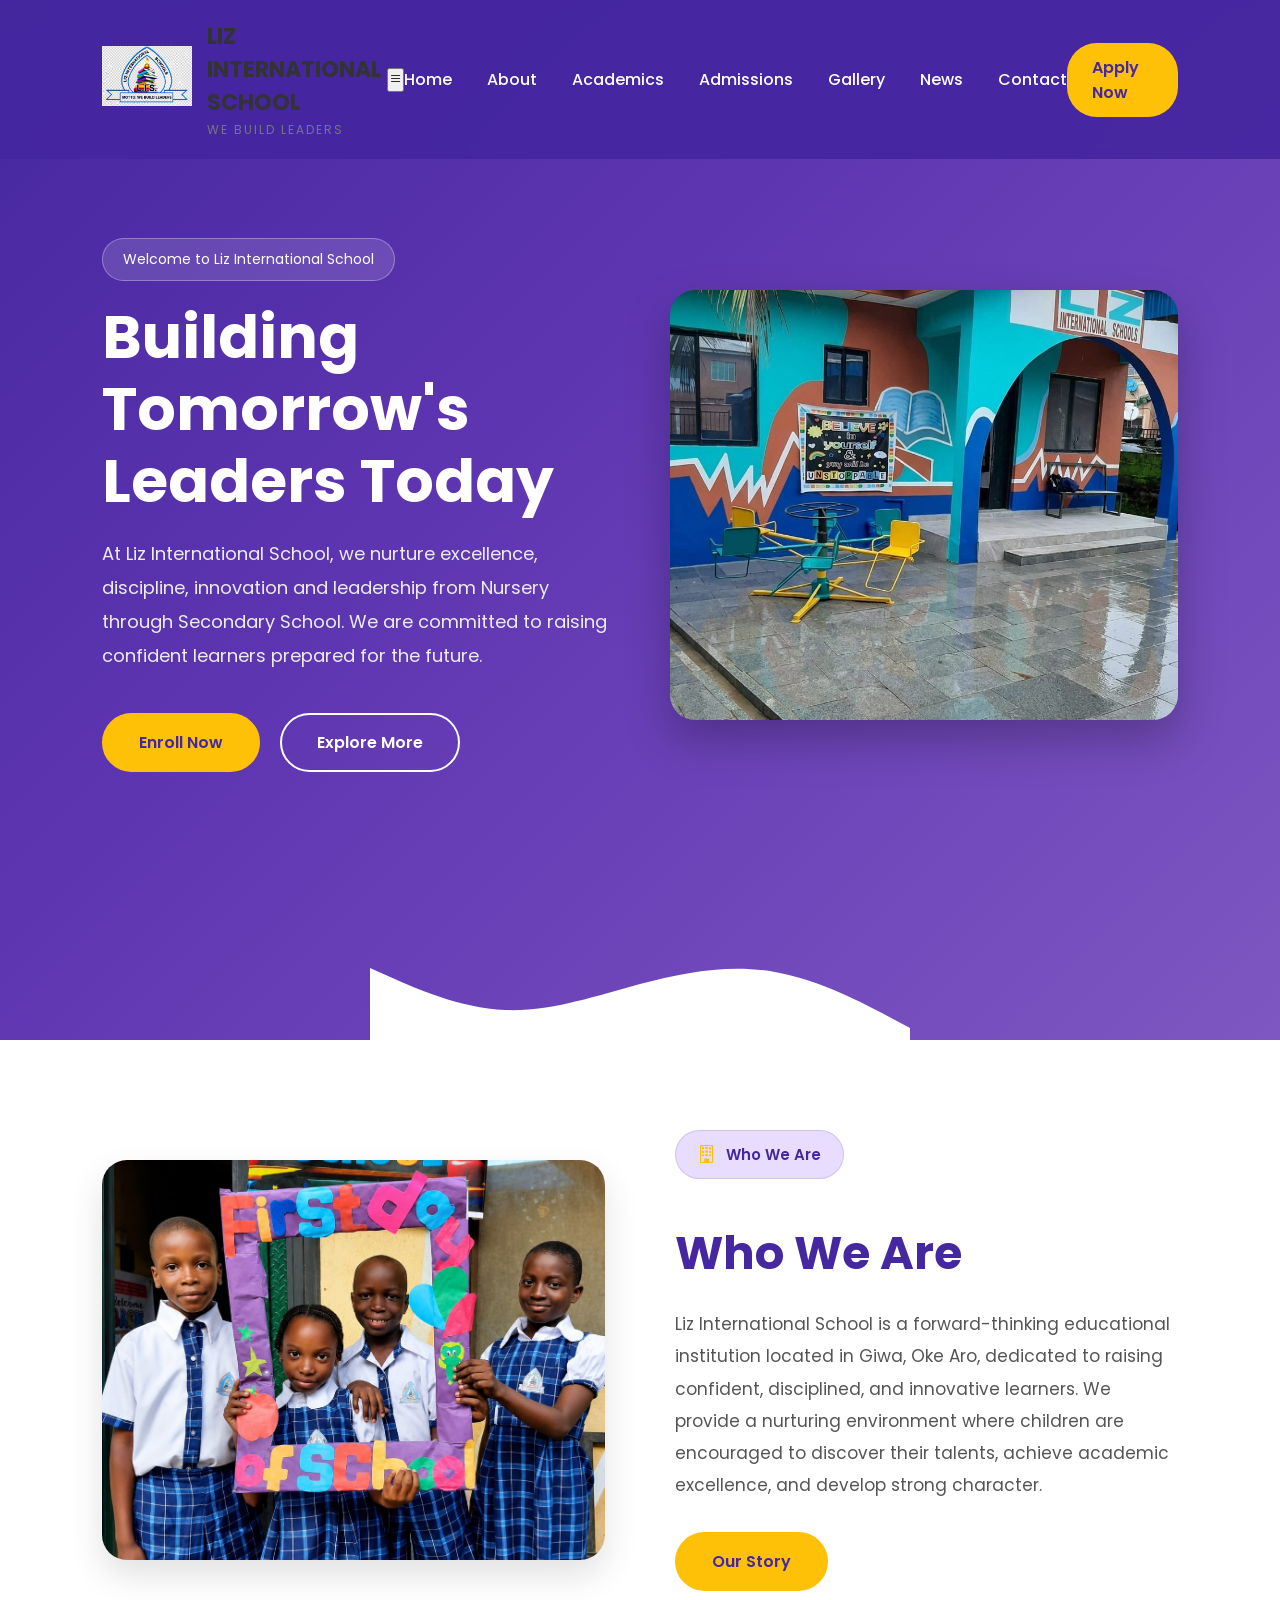
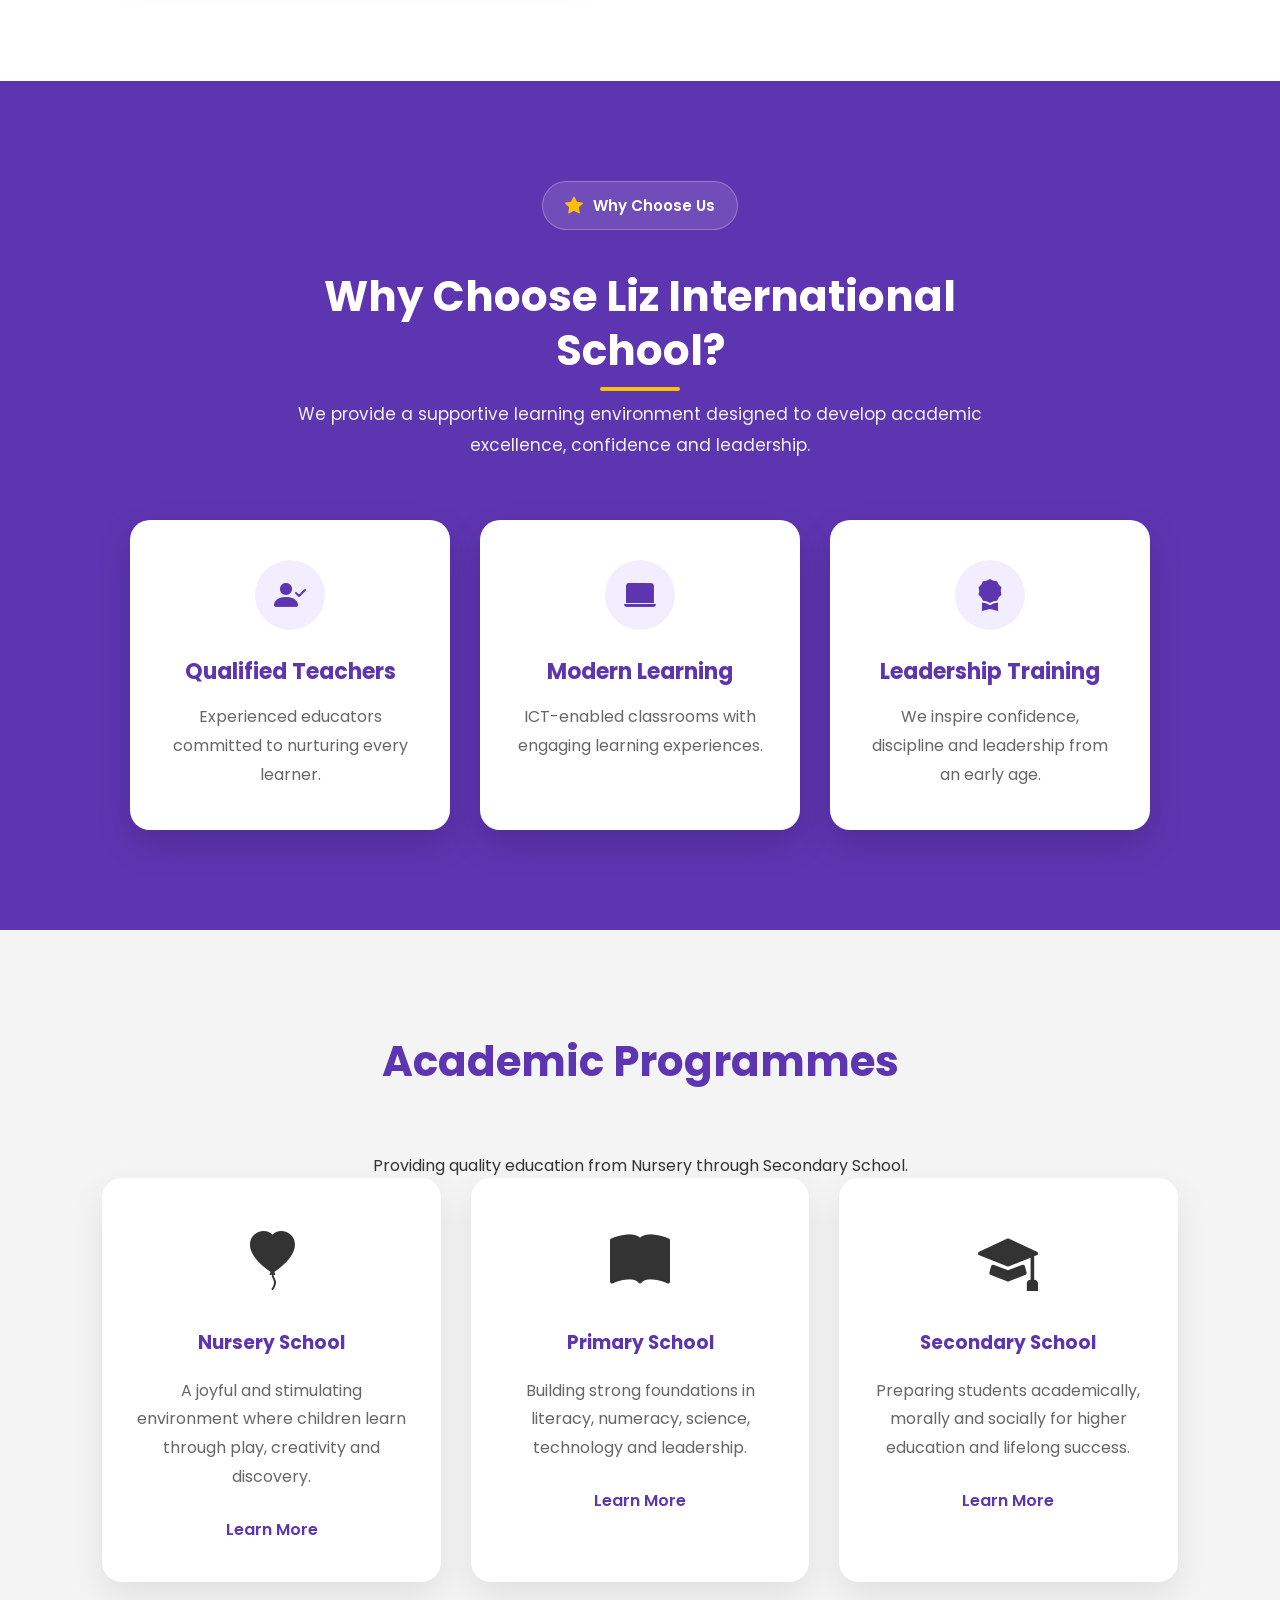
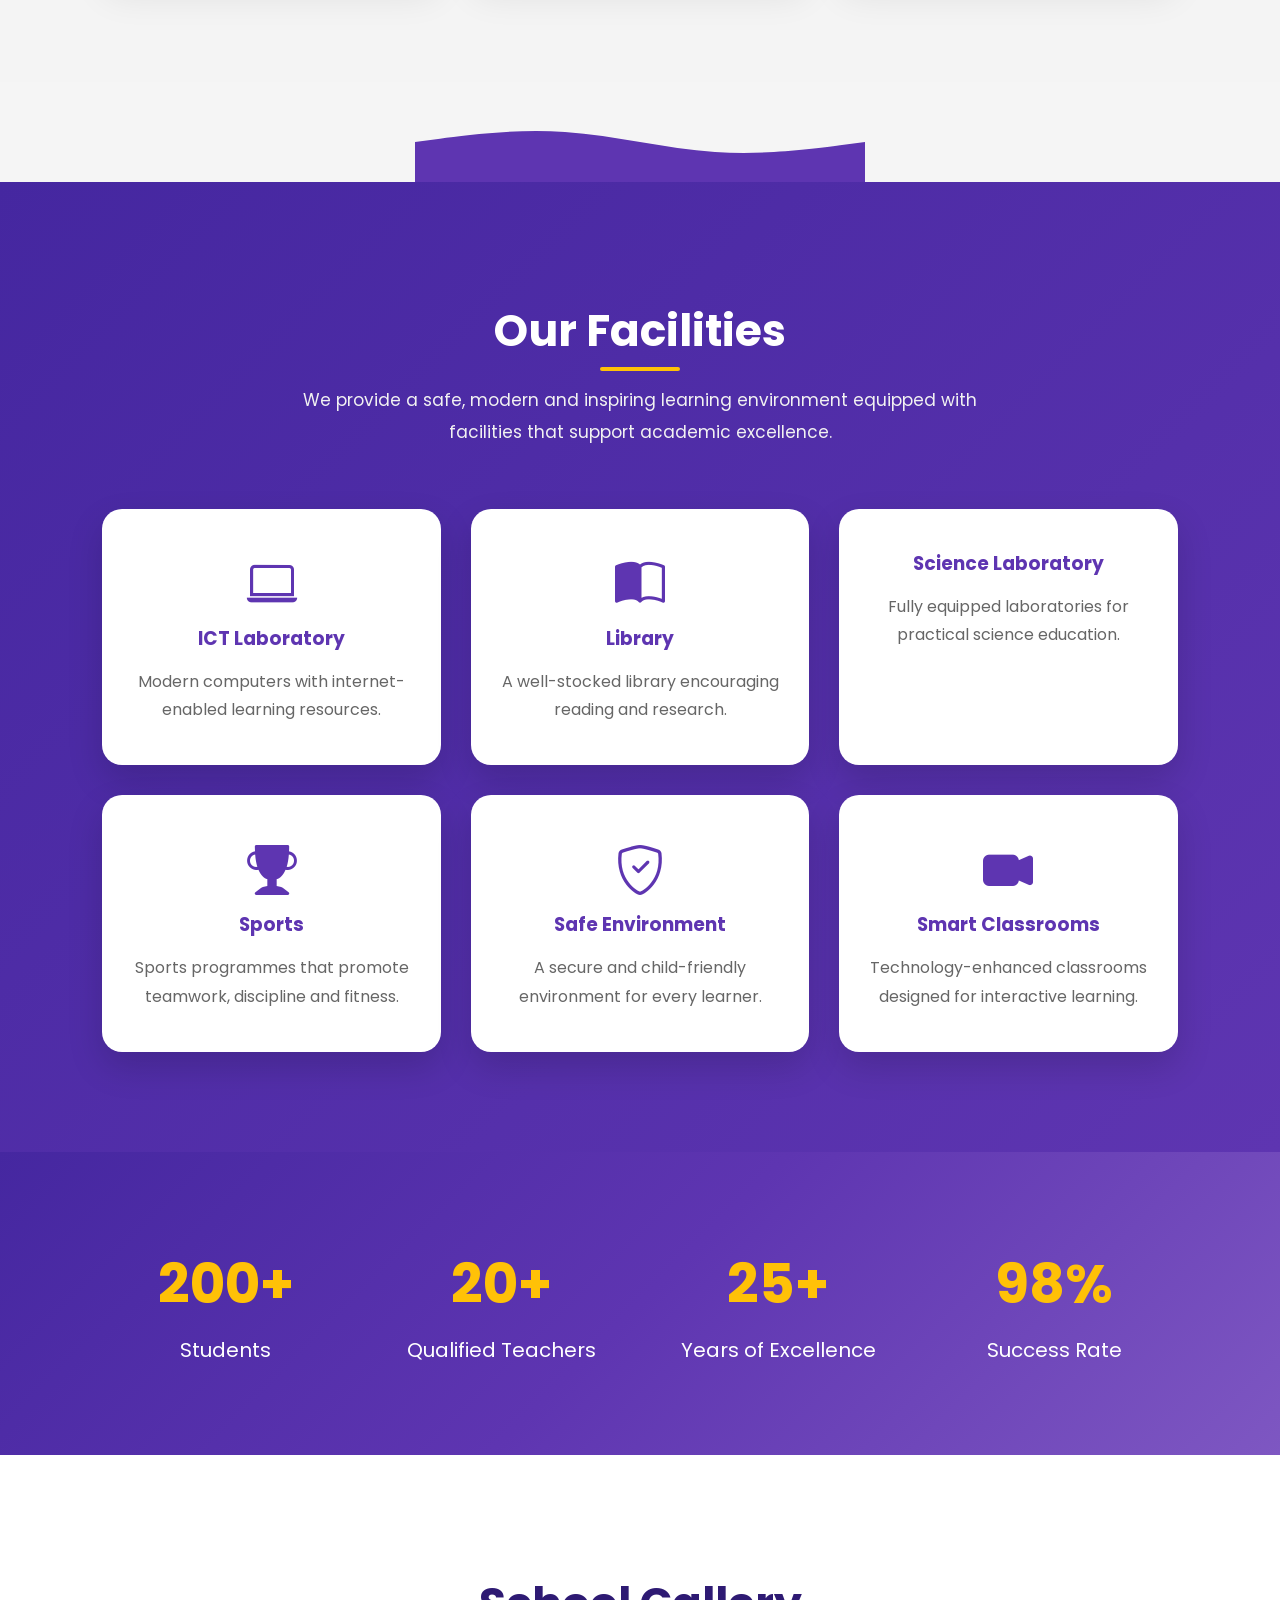
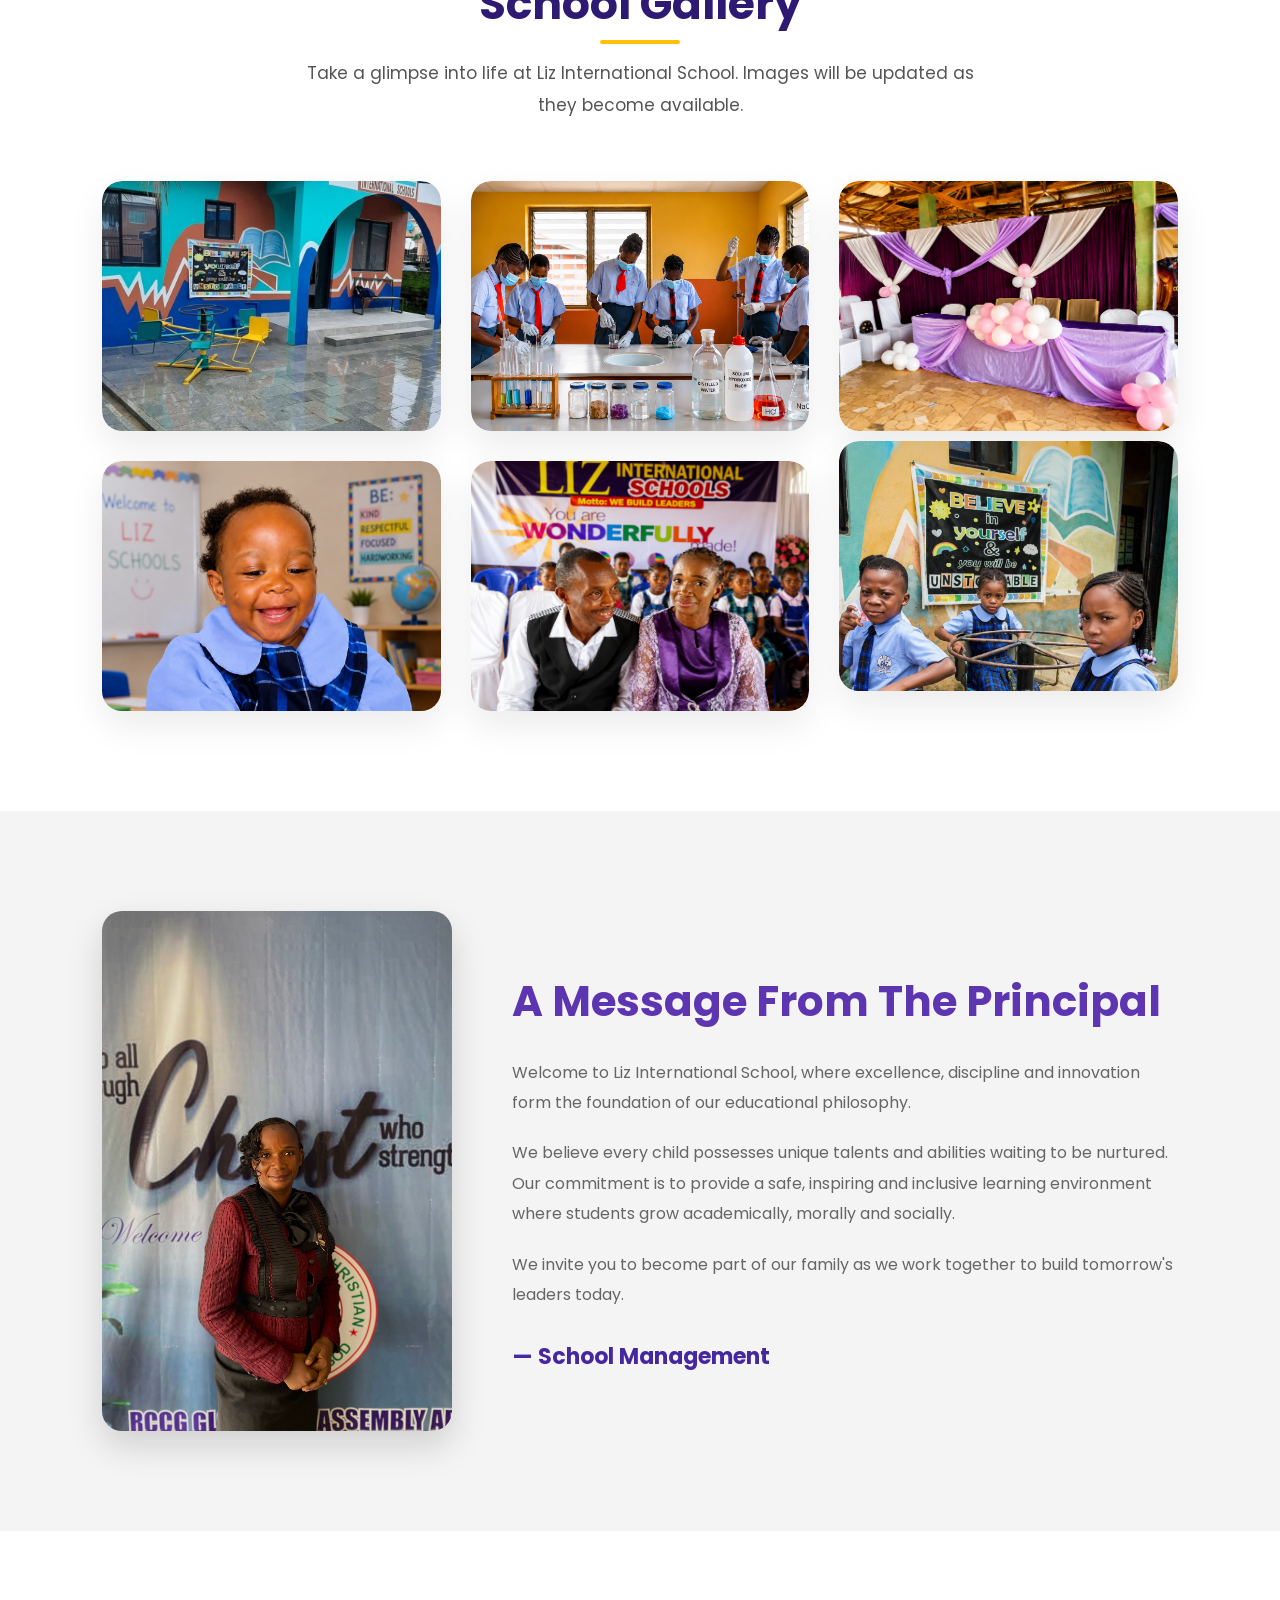
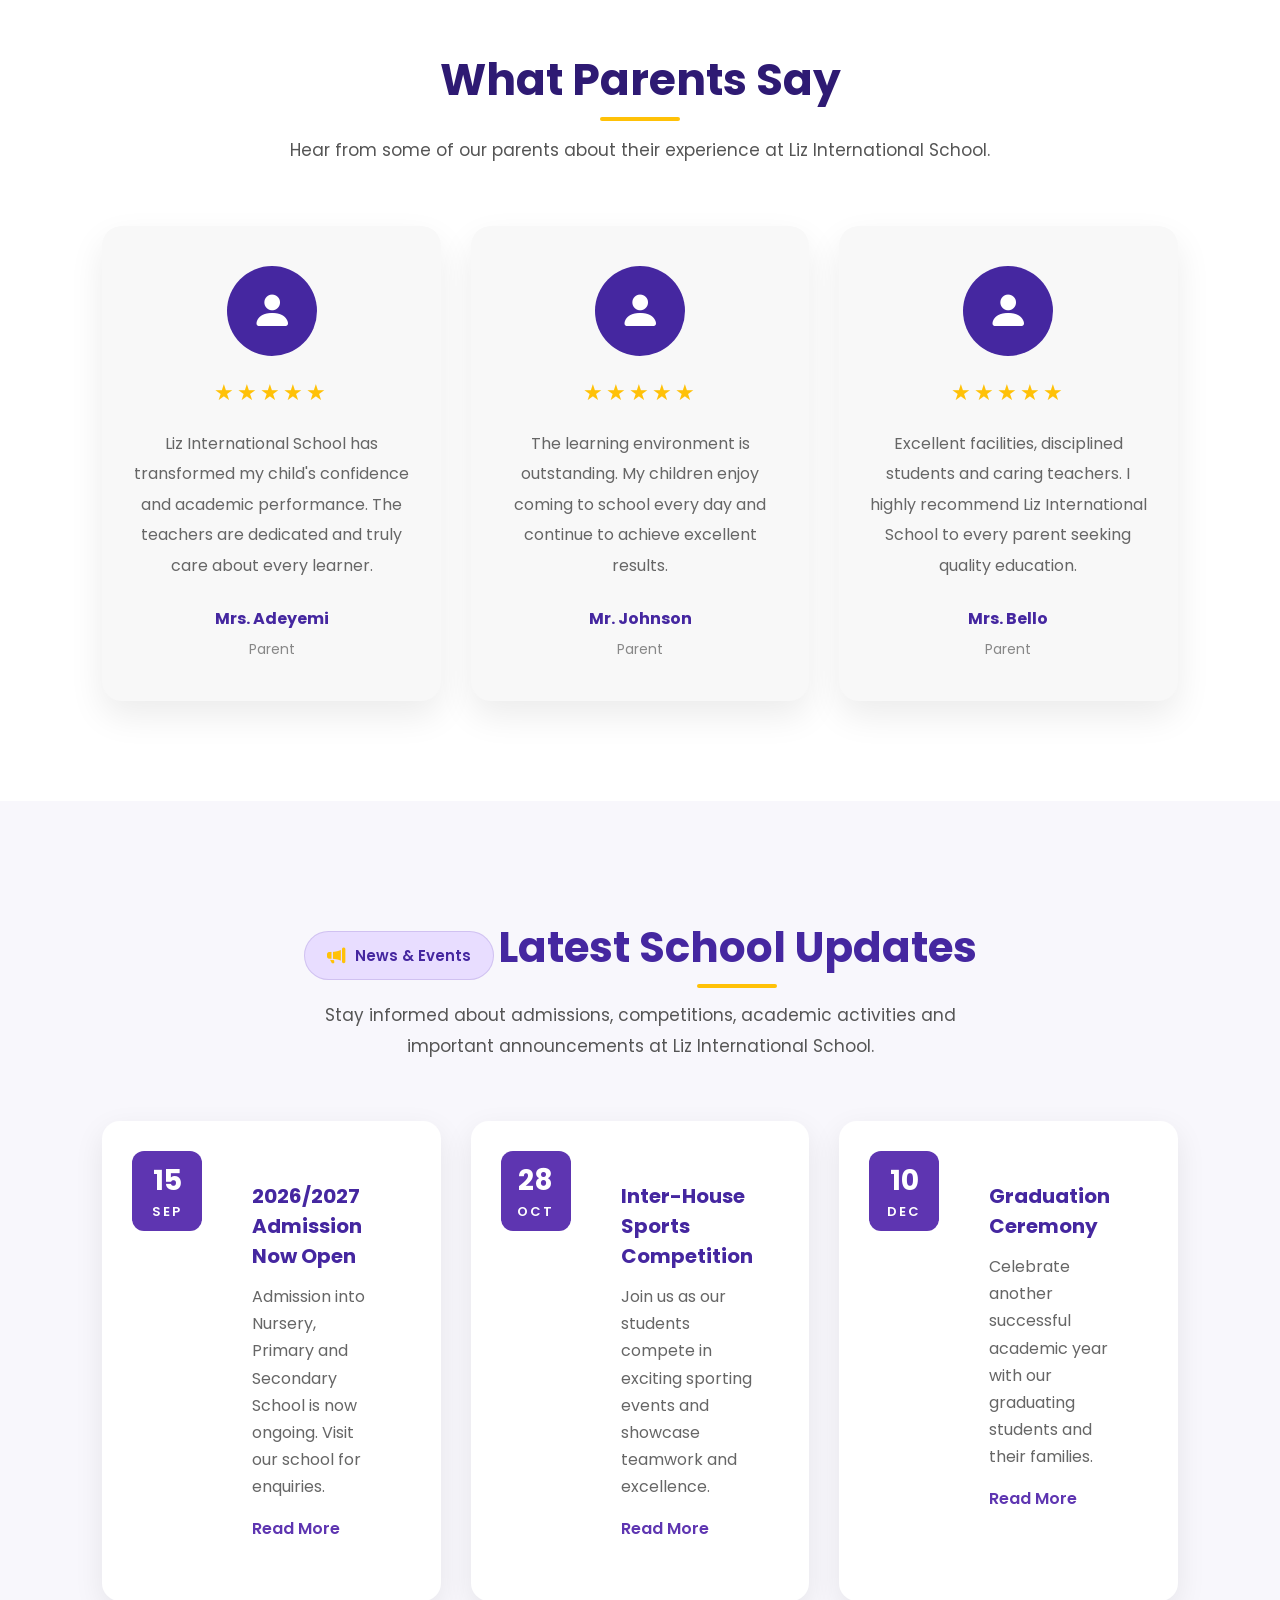
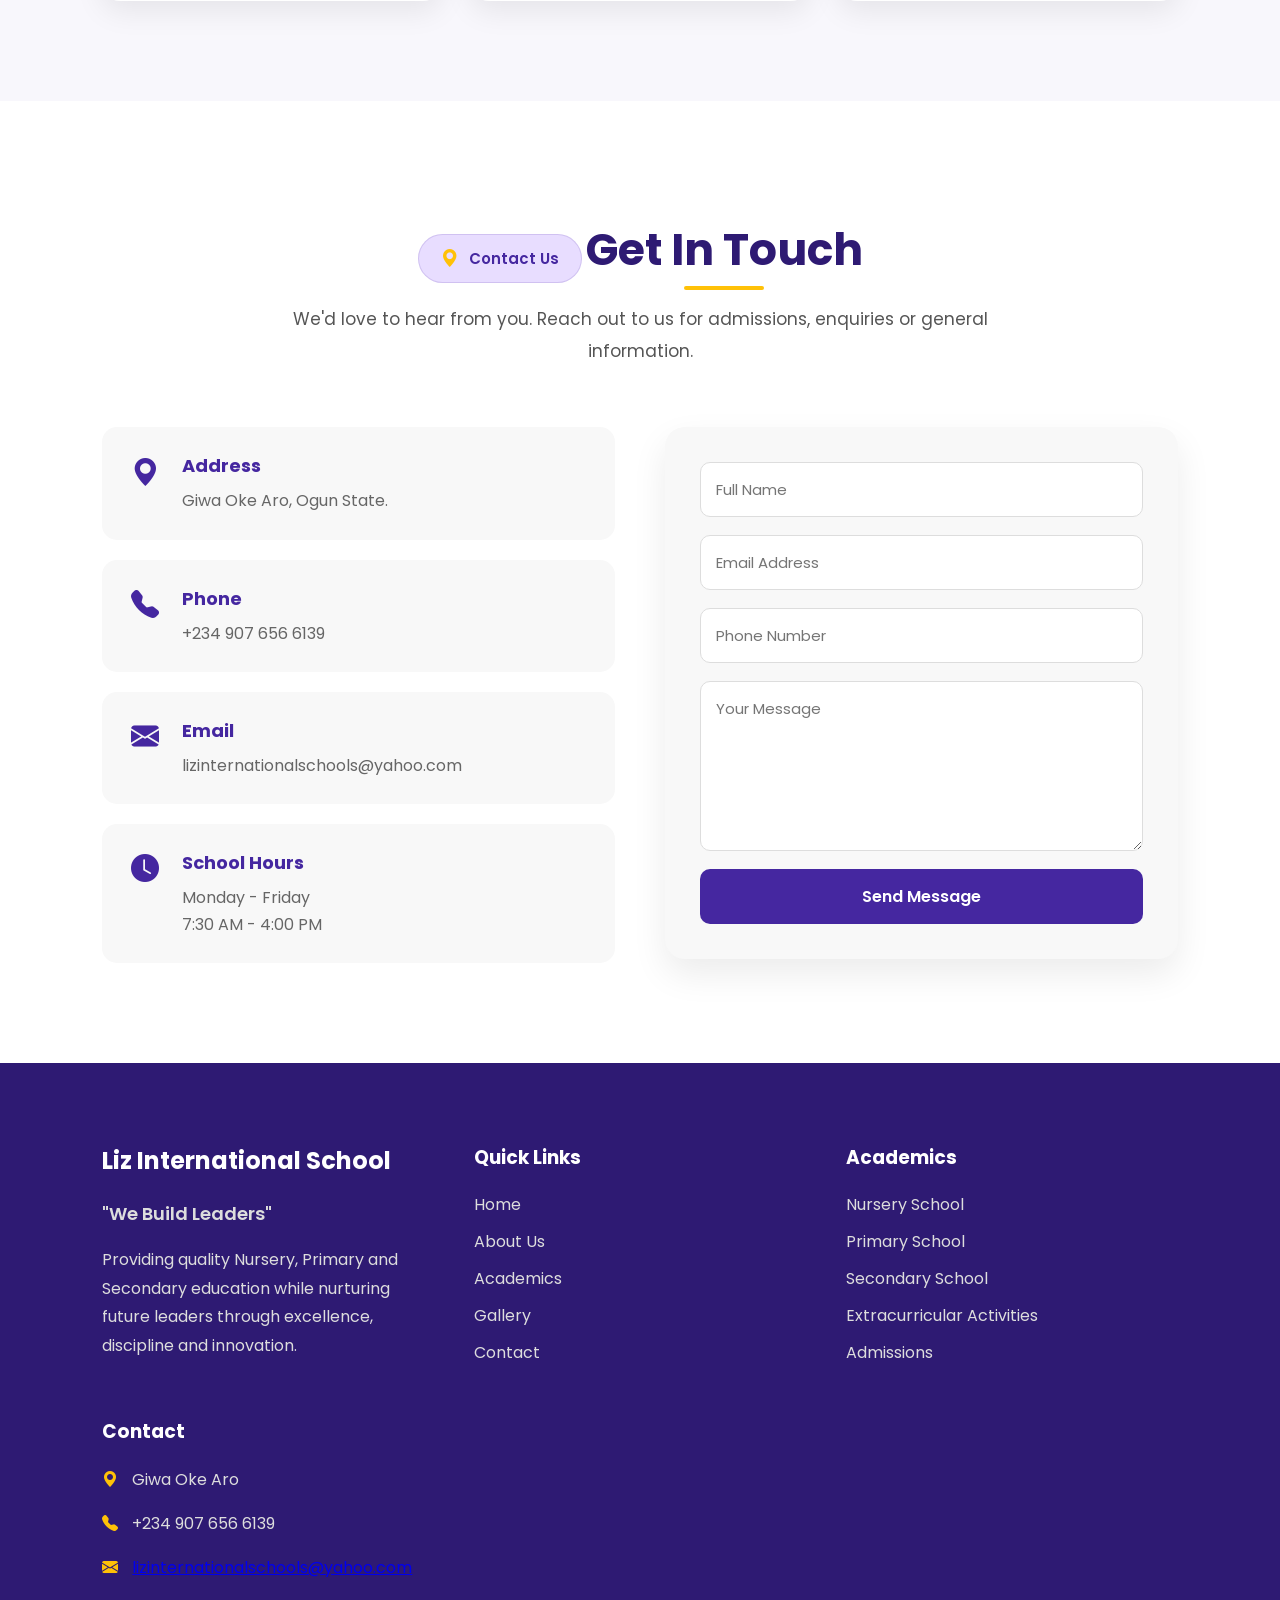
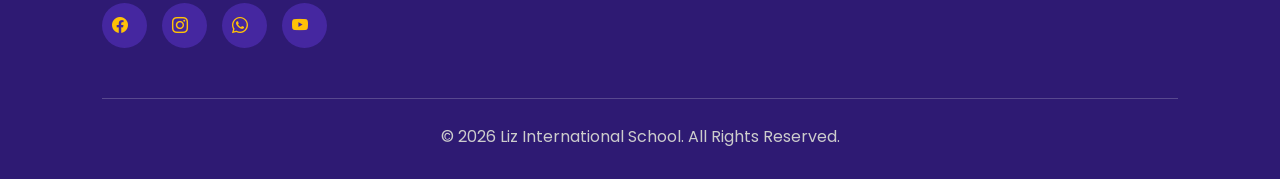
==== commit 5662b7b3: "Update index.html" ====
--- a/index.html
+++ b/index.html
@@ -21,7 +21,7 @@
 
 <header>
 
-```html
+html
 <nav class="navbar">
 
     <div class="logo">
--- a/css/styles.css
+++ b/css/styles.css
@@ -722,27 +722,6 @@
     grid-template-columns:1fr;
 }
 
-
-    .navbar{
-
-        flex-direction:column;
-
-        gap:20px;
-
-        position:relative;
-
-    }
-
-    .nav-links{
-
-        flex-direction:column;
-
-        text-align:center;
-
-        gap:15px;
-
-    }
-
     .hero-left h1{
 
         font-size:42px;
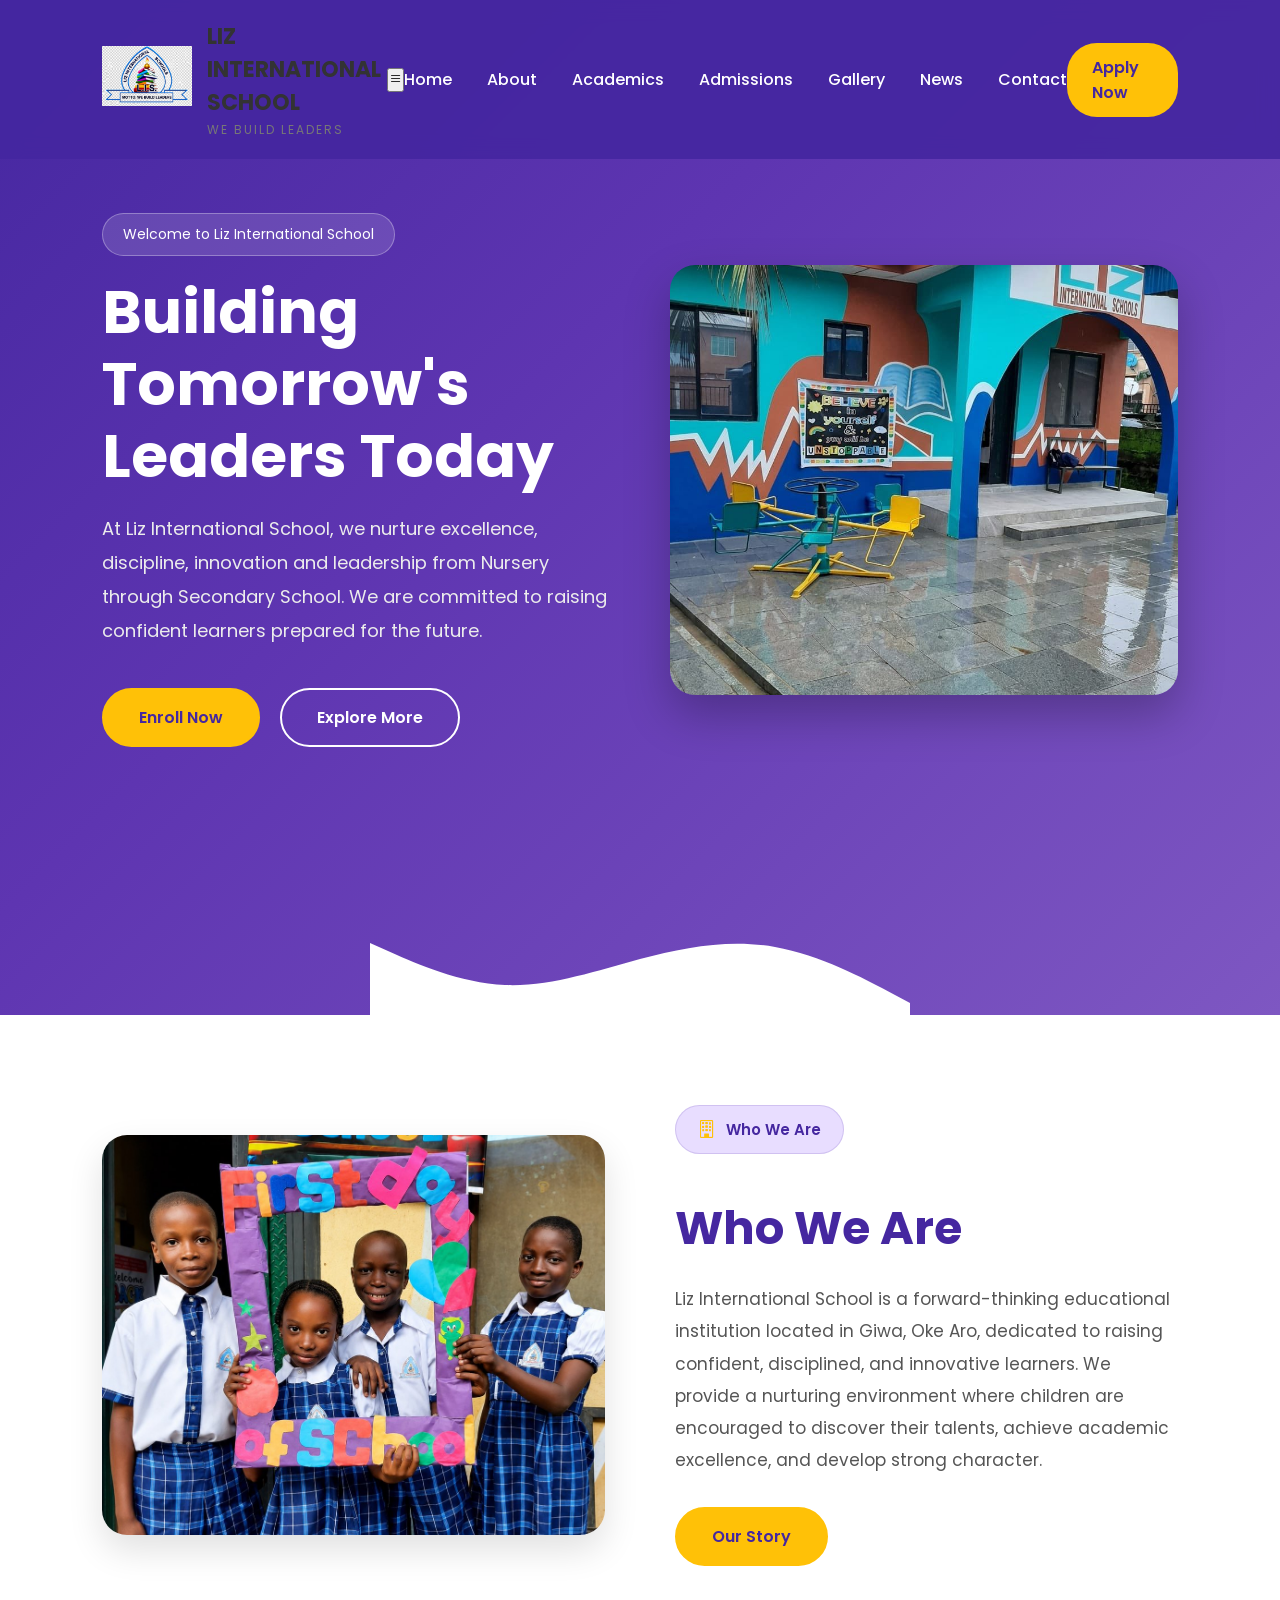
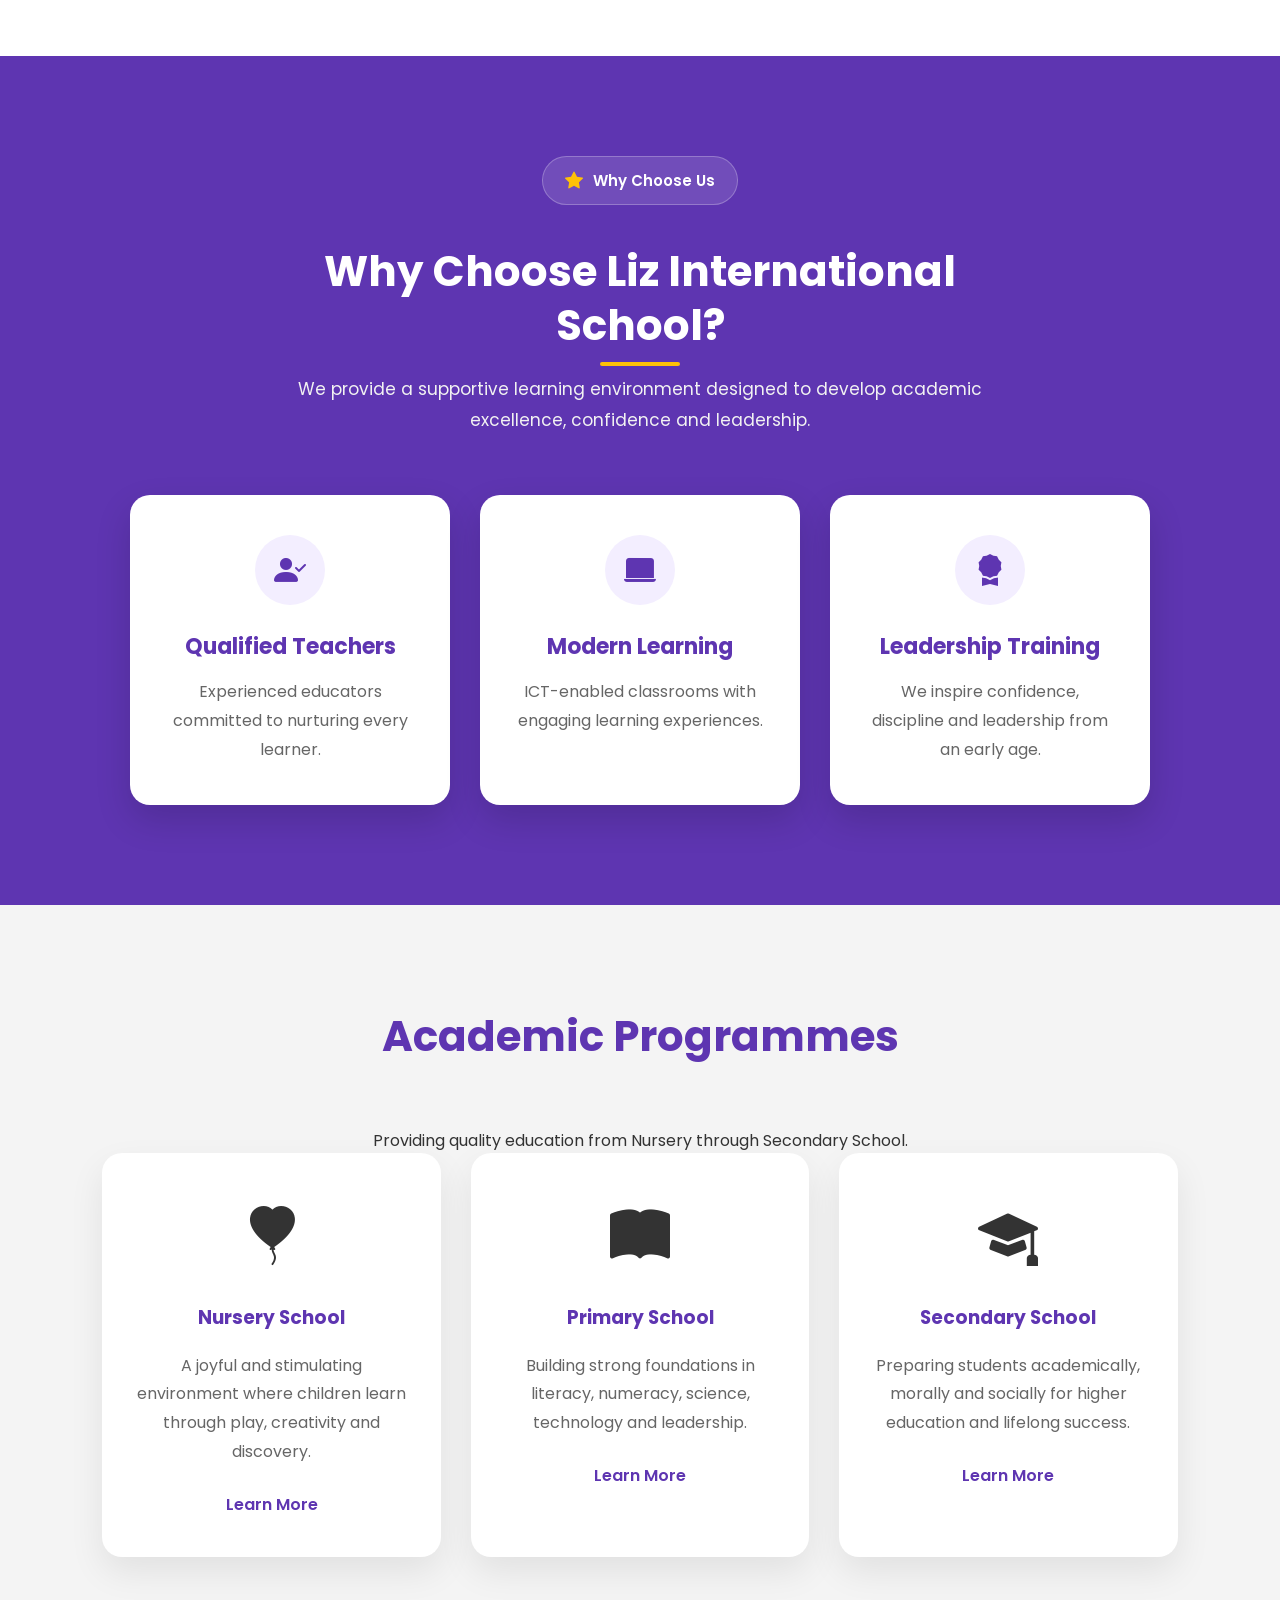
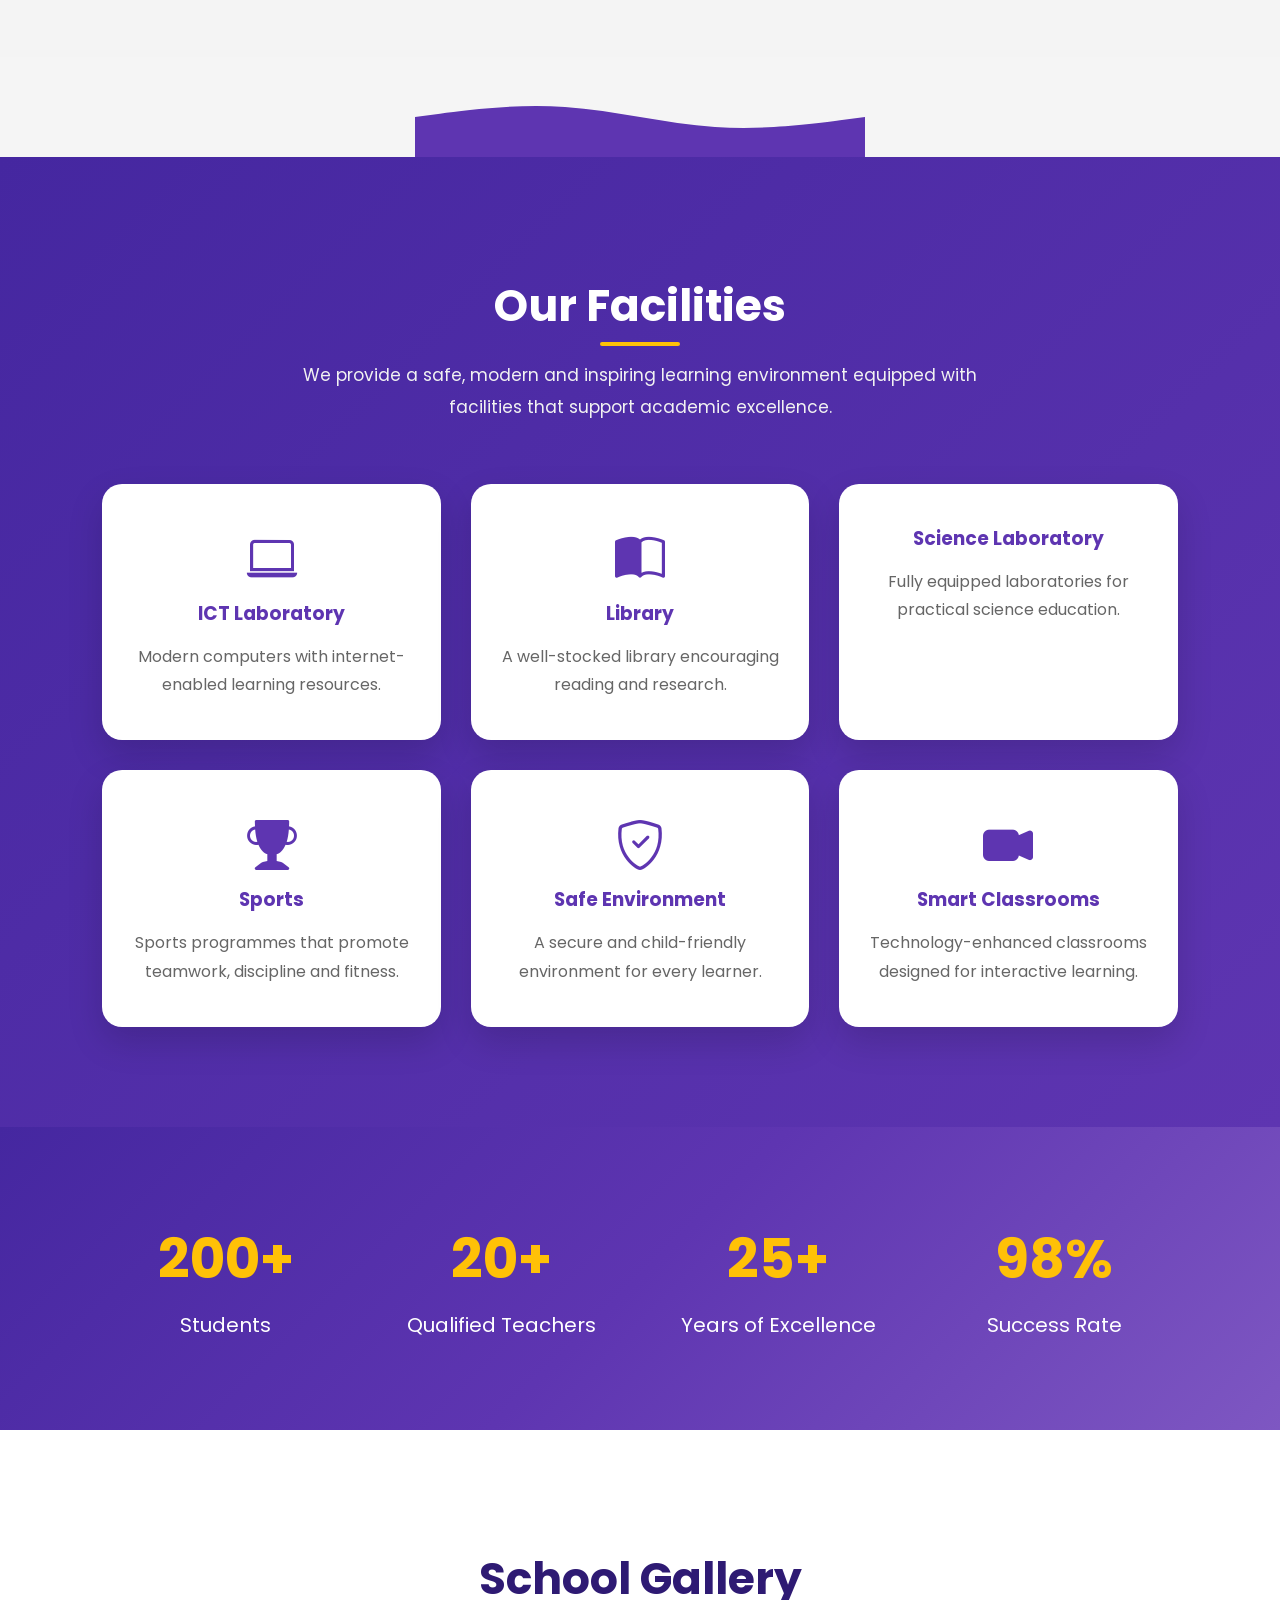
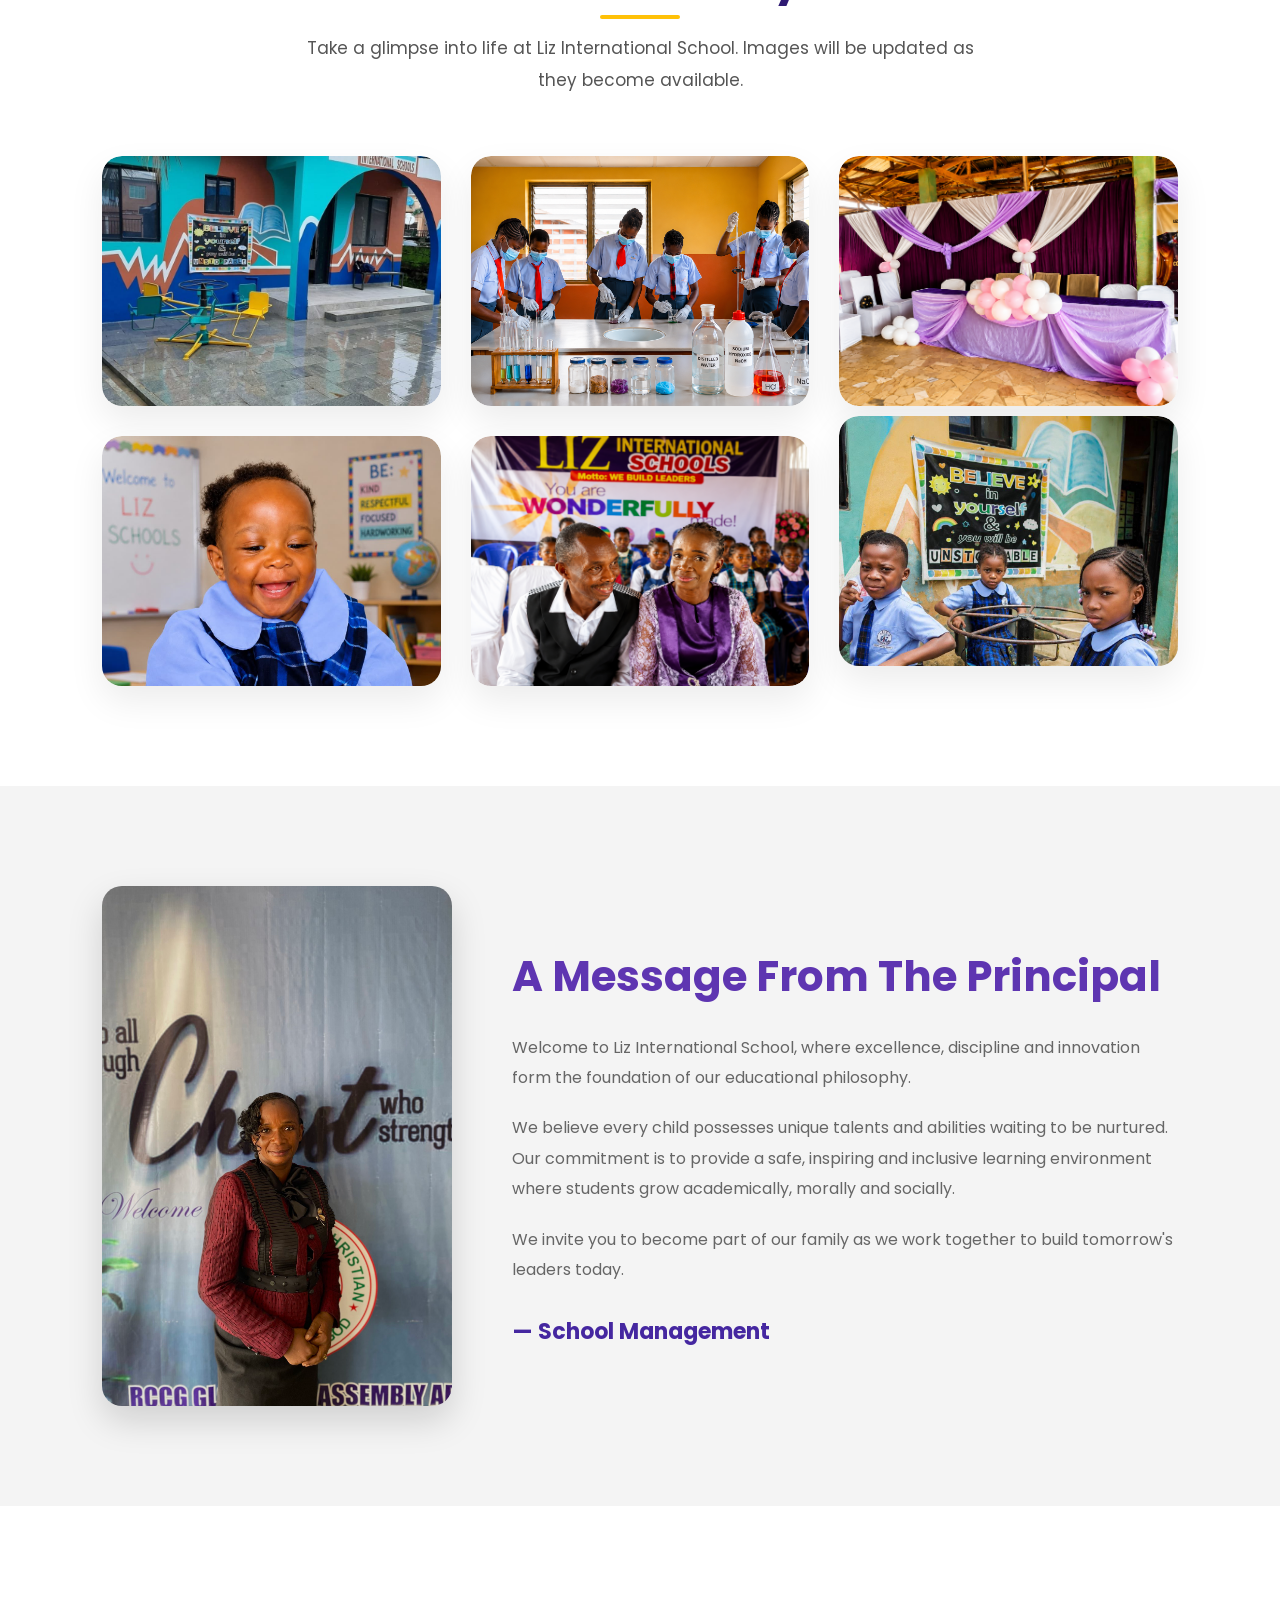
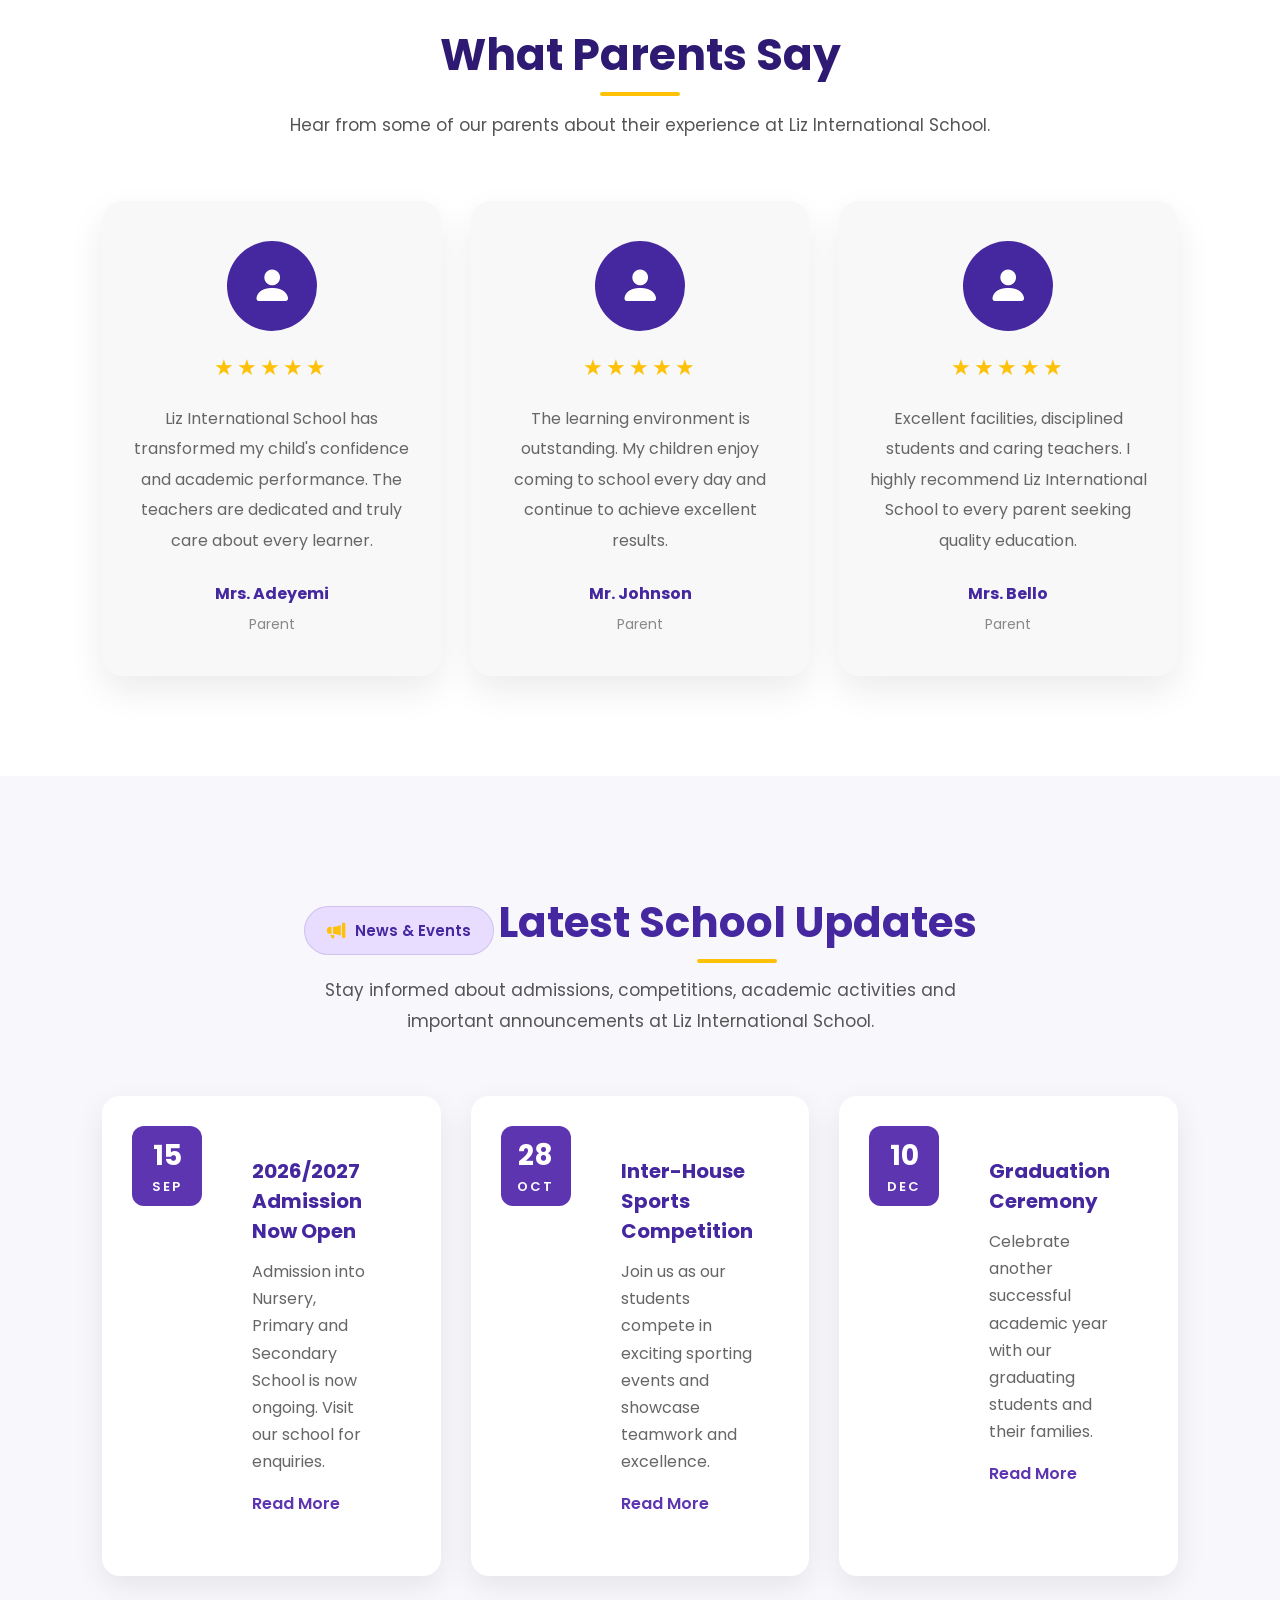
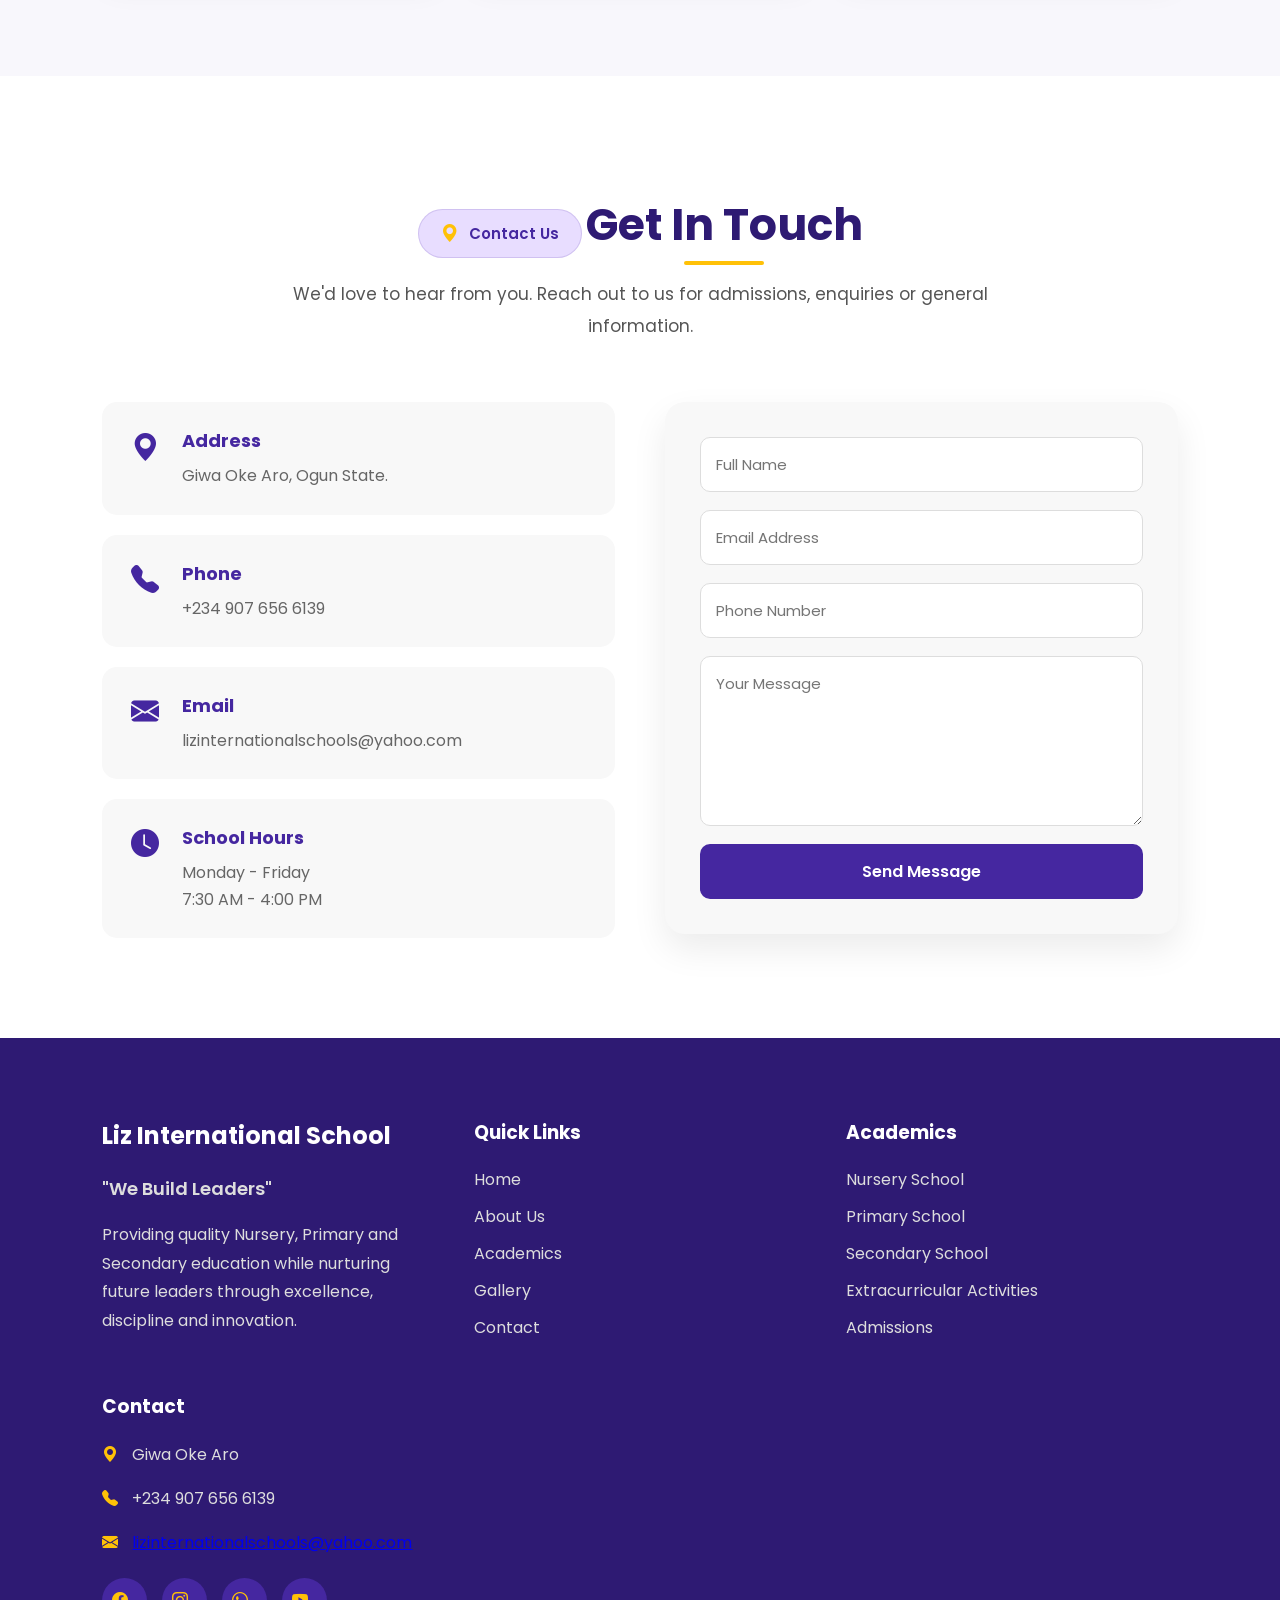
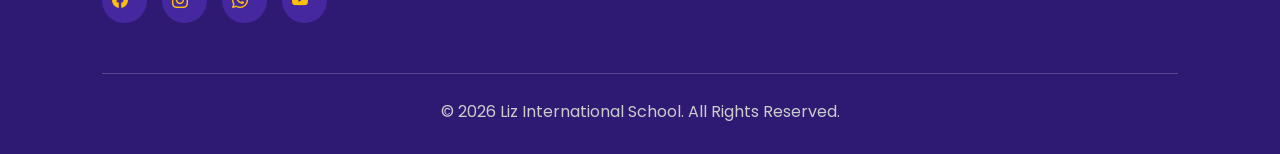
==== commit 5941ce91: "Update index.html" ====
--- a/index.html
+++ b/index.html
@@ -20,8 +20,6 @@
 <body>
 
 <header>
-
-html
 <nav class="navbar">
 
     <div class="logo">
@@ -62,7 +60,6 @@
     </a>
 
 </nav>
-```
 <section class="hero">
 
     <div class="hero-left">
@@ -336,7 +333,7 @@
         </div>
 
         <div class="facility-card">
-            <i class="bi bi-flask"></i>
+            <i class="bi bi-flask-fill"></i>
             <h3>Science Laboratory</h3>
     <p>
         Fully equipped laboratories for practical science education.
